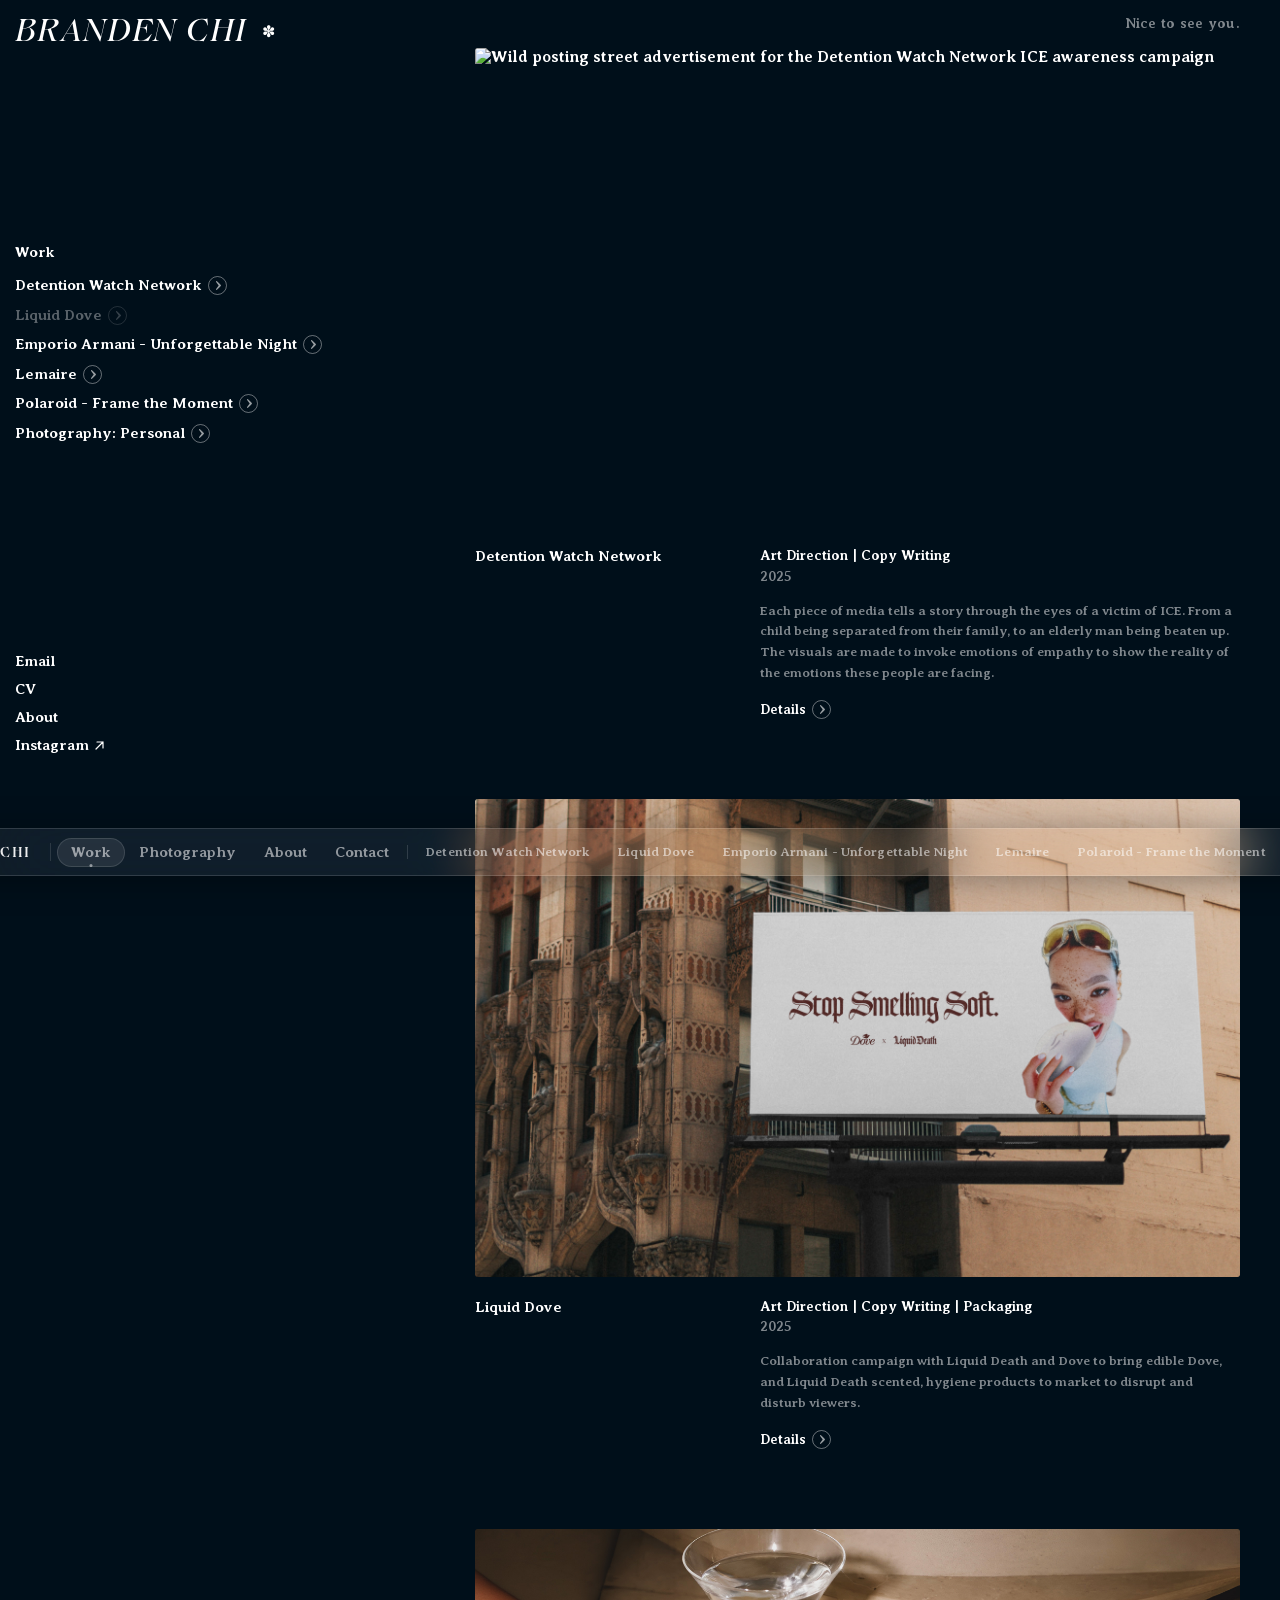
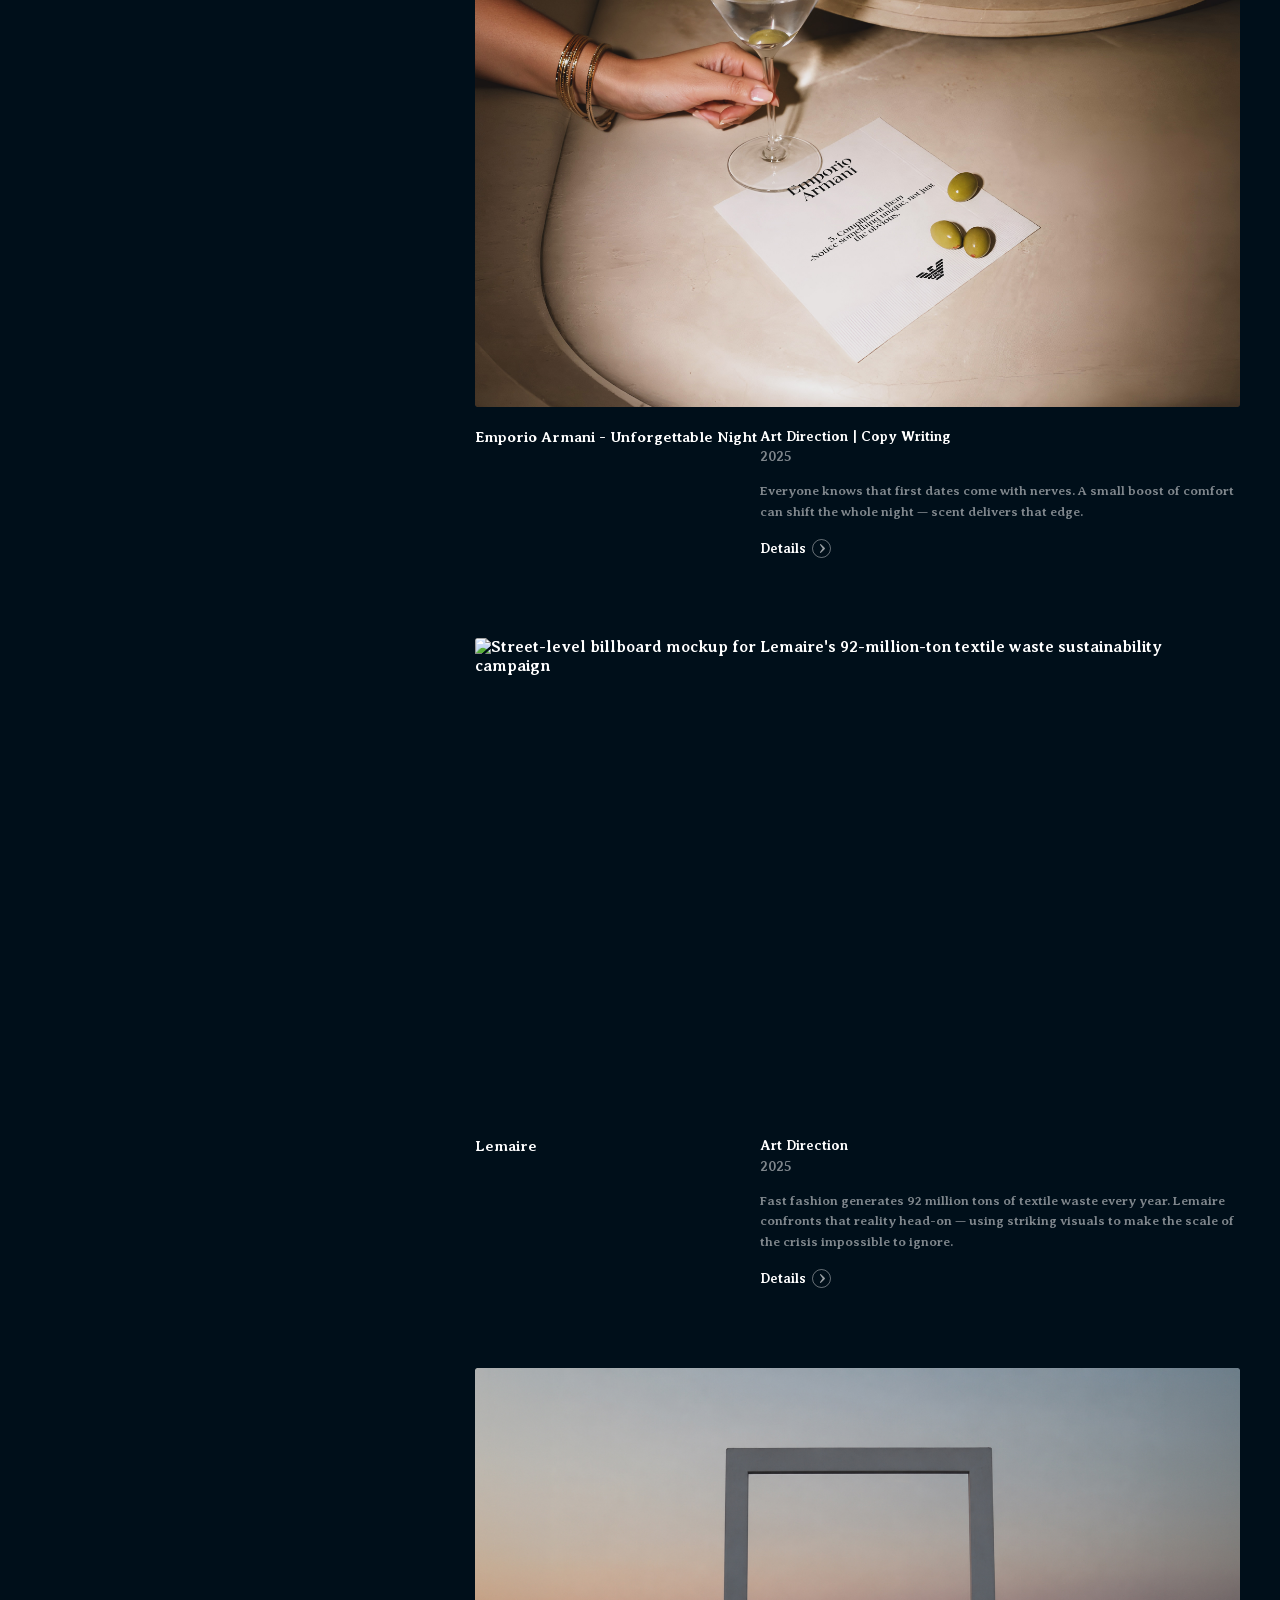
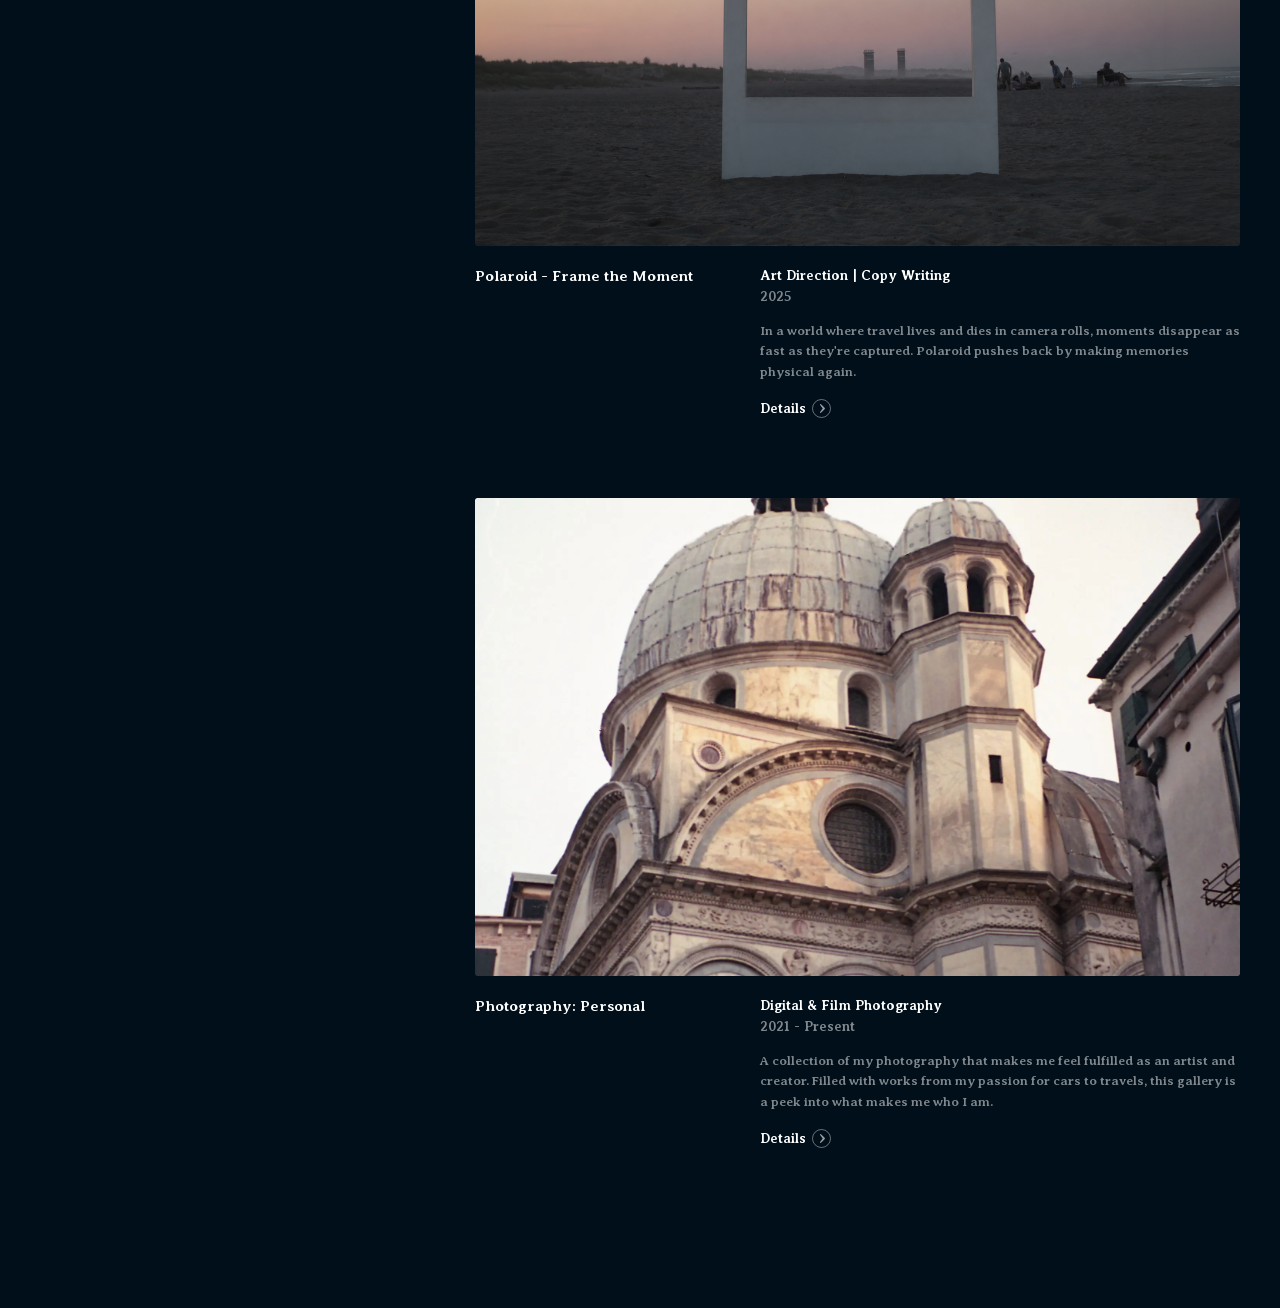
==== index.html @ 9766e7b3 "Replace 3D carousel and lightbox with photo grid and horizontal gallery, add page transitions - Repl" ====
<!DOCTYPE html>
<html lang="en">
<head>
  <meta charset="UTF-8">
  <meta name="viewport" content="width=device-width, initial-scale=1.0">

  <!-- Primary meta — updated per route by JS -->
  <title>Branden Chi — Art Director, New York City</title>
  <meta name="description" content="Portfolio of Branden Chi, a Korean American Art Director based in New York City, creating work in art direction, copy writing, and photography.">
  <link rel="canonical" href="https://brandenchi.com/">

  <!-- Open Graph -->
  <meta property="og:type" content="website">
  <meta property="og:site_name" content="Branden Chi">
  <meta property="og:title" content="Branden Chi — Art Director, New York City">
  <meta property="og:description" content="Portfolio of Branden Chi, a Korean American Art Director based in New York City, creating work in art direction, copy writing, and photography.">
  <meta property="og:url" content="https://brandenchi.com/">
  <meta property="og:image" content="https://brandenchi.com/assets/Thumbnails/Branden Chi Detention Watch Network Wild Postings.jpg">

  <!-- Twitter Card -->
  <meta name="twitter:card" content="summary_large_image">
  <meta name="twitter:title" content="Branden Chi — Art Director, New York City">
  <meta name="twitter:description" content="Portfolio of Branden Chi, a Korean American Art Director based in New York City, creating work in art direction, copy writing, and photography.">
  <meta name="twitter:image" content="https://brandenchi.com/assets/Thumbnails/Branden Chi Detention Watch Network Wild Postings.jpg">

  <!-- Google Search Console — replace value below after starting verification in GSC -->
  <meta name="google-site-verification" content="PASTE_YOUR_GSC_CODE_HERE">

  <!-- Person schema -->
  <script type="application/ld+json">
  {
    "@context": "https://schema.org",
    "@type": "Person",
    "name": "Branden Chi",
    "jobTitle": "Art Director",
    "url": "https://brandenchi.com",
    "address": {
      "@type": "PostalAddress",
      "addressLocality": "New York",
      "addressRegion": "NY",
      "addressCountry": "US"
    },
    "sameAs": [
      "https://www.linkedin.com/in/branden-chi-360a06298",
      "https://www.instagram.com/brand.en_/"
    ]
  }
  </script>

  <base href="/">
  <link rel="icon" href="favicon.svg" type="image/svg+xml">
  <link rel="icon" href="favicon.png" type="image/png">
  <link rel="preload" href="assets/fonts/Fansan-Display-Medium-iF666bfc3717abf.woff" as="font" type="font/woff" crossorigin>
  <link rel="preload" href="assets/fonts/Fansan-Display-Light-Italic-iF666bfc371353e.woff" as="font" type="font/woff" crossorigin>
  <link rel="stylesheet" href="css/styles.css">
</head>
<body>

  <div id="cursor" class="cursor" aria-hidden="true"></div>

  <!-- Loading Screen -->
  <div id="loader">
    <div class="loader-logo">
      <svg class="loader-svg" xmlns="http://www.w3.org/2000/svg" viewBox="0 0 58.62 185.26">
        <g>
          <g>
            <path fill="#fff" d="M35.53,28.06c1.22,1.49,1.4,3.43-.44,3.56-1.73,0-8.44-6.87-10.58-8.7-.16-.14-.4-.14-.57-.01-10.8,8.14-19.91,12.53-21.63,11.89,8.51-5.16,20.96-12.73,25.42-21.66-4.31.18-8.5.45-12.8.95-3.27.54,3.02,3.35-2.19.86-1.07-.52-5.52-2.28-6.49-3.06,7.19.89,14.57,1.86,23.13-1.67,2.46.35,5.55-.09,8.55-1.44.34-.15-3.66,2.6-5.11,4.98-3.89,5.29-5.54,6.16-7.04,7.56-.13.12-.12.35.02.46,3.95,3.33,6,1.69,9.73,6.27Z"/>
            <path fill="#fff" d="M20.57,5.25c4.34.31,6.7-2.95,8.53-1.55.47.36.49,1.06.06,1.47-1.72,1.62-5.59.62-10.18,1.08-.08,0-.15.01-.23,0-1.87-.26-5.89-3.82-5.89-4.37,0,0,3.26,3.05,7.71,3.37Z"/>
            <path fill="#fff" d="M46.4,20.85c0,.16.13.29.28.3,3.82.27,3.36-1.73,8.21-1.9,2.88-.1,5.55,2.26,2.12,3.25,0,0-8.38.2-10.29.24-.21,0-.36.18-.34.39.54,5.76-2.93,16.28-3.85,9.21-.05-.35-.02-.7.08-1.05,1.15-4.17,7.34-28.46-5.51-30.65C36.16.33,33.84-.02,34.15,0c1.44.1,5.12.04,7.04.6,2.82.83,2.97.83,5.27-.07l-.05,20.31Z"/>
            <path fill="#fff" d="M32.89,36.55c-15.73,2.25-13.59,20.54,1.94,20.61,14.68-.21,16.91-17.73,2.44-20.48-.81-1.15,1.3-.54.92-1.85-.46-1.57-3.71-2.86-6.34-2.3,3.75.19,5.78,3.07,1.05,4.03ZM34.7,56.21c-11.7-.67-11.57-18.2,0-18.9,11.53.73,11.66,18.19,0,18.9Z"/>
          </g>
          <g>
            <path fill="#fff" d="M19.04,69.53c-15.73,2.25-13.59,20.54,1.94,20.61,14.68-.21,16.91-17.73,2.44-20.48-.81-1.15,1.3-.54.92-1.85-.46-1.57-3.71-2.86-6.34-2.3,3.75.19,5.78,3.07,1.05,4.03ZM20.85,89.2c-11.7-.67-11.57-18.2,0-18.9,11.53.73,11.66,18.19,0,18.9Z"/>
            <path fill="#fff" d="M45.96,118.24c-1.6,3.61-2.87,3.51-2.84-.54.07-.11,1.34-8.35,2.04-16.95.03-.37-.24-.8-.6-.73-14.17,2.7-30.08,4.02-33.79,4.45-3.27.54,3.02,3.35-2.19.86-1.07-.52-7.62-4.13-8.59-4.91,4.86,3.31,43.61,2.59,45.27-4.7.84-3.72,4-33.54-11.68-32.47,1.24-.08,4.88-.34,7.11.66,2.63,1.18,4.98,1.32,5.91.42,0,0,1.75,47.49-.64,53.91Z"/>
          </g>
          <g>
            <path fill="#fff" d="M14.59,154.2c6.37.85,16.76-3.36,25.08-6.66-.16.16-3.05,2.85-18.02,9.19-15.81,6.68-13.41-2.54-13.41-3.31,0-.65.34-2.93,1.54-6.78.15-.47-.07-.98-.51-1.19l-4.58-2.21c7.18.89,11.89,1.86,20.45-1.67.16.02.32.04.48.06.85.09,1.61-.55,1.65-1.41.19-3.7.38-4.46-1.89-4.48-3.92-.02-7.87.53-11.76.87-3.27.54,3.02,3.35-2.19.86-1.07-.51-5.52-2.28-6.49-3.06,7.18.89,11.9,1.86,20.46-1.67,2.45.36,5.54-.09,8.55-1.44.19-.08-1.08.81-2.45,2.04-1.47,1.3-2.29,2.14-2.42,7.37-.01.41.37.74.77.66,1.2-.24,2.43-.63,3.65-1.16-1.16.53-7.41,3.39-8.37,4.36-3.98-1.22-11.76.87-11.76.87,0,0-.01,0-.02,0-.89.14-1.58,1.77-1.58,1.77,0,0-3.55,6.14,2.82,6.98Z"/>
            <path fill="#fff" d="M48.67,162.62c-1.59,1.42-2.47,3.47-2.41,5.61.15,5.36,1.04,10.54-.73,14.78-1.18,2.68-2.86,3.51-2.83-.54.03-.02,1.46-5.71,1.62-12.46.13-5.61-10.23-4.96-12.89-4.98-3.92-.03-7.88.52-11.76.87-3.27.54,3.02,3.35-2.19.86-1.07-.52-5.52-2.28-6.49-3.06,7.18.89,23.01,1.86,31.57-1.67,2.45.36,5.54-.09,8.55-1.44.2-.09-1.07.81-2.45,2.03Z"/>
            <path fill="#fff" d="M42.68,159.11c0,4.72,3.25-.28,3.8-5.83.04-.39.07-.77.09-1.15.03-.79.03-1.55-.04-2.24l.04-12.18v-1.14s.04-9.27.04-9.27c-2.3.89-2.45.9-5.27.07-1.92-.57-5.6-.5-7.04-.6.22.05,2.13.37,2.95.64,3.64.62,5.76,3.02,6.89,6.24.57,1.61-.66,3.28-2.36,3.31-3.69.06-7.23-.4-10.71-.83.97.78,5.42,2.54,6.49,3.06,5.21,2.49-1.08-.32,2.19-.86,1.2-.14,2.39-.26,3.58-.37.98-.09,1.84.67,1.89,1.65.19,3.57-.21,7.38-.75,10.65-.21,1.28-1.32,2.23-2.62,2.25-3.72.06-7.27-.39-10.78-.82.97.78,5.42,2.54,6.49,3.06,5.21,2.49-1.08-.32,2.19-.86.82-.09,1.63-.18,2.44-.26s1.5.7,1.31,1.52c0,0-.82,2.82-.82,3.96Z"/>
          </g>
        </g>
      </svg>
    </div>
  </div>

  <!-- Portfolio -->
  <div id="portfolio">

    <!-- Fixed Sidebar -->
    <aside class="sidebar">
      <a href="#" class="site-name" id="home-link">BRANDEN CHI <svg class="scroll-motif" id="scroll-motif" xmlns="http://www.w3.org/2000/svg" viewBox="0 0 100 100" width="18" height="18"><text x="50" y="58" text-anchor="middle" dominant-baseline="central" font-size="90" fill="#fff" font-style="normal" font-family="serif">✽</text></svg></a>

      <nav class="work-nav" id="work-nav" aria-label="Work">
        <span class="work-label sidebar-item">Work</span>
        <ul class="project-list" id="project-list">
          <li class="sidebar-item"><a href="#" data-project="0">Detention Watch Network <span class="nav-arrow"></span></a></li>
          <li class="sidebar-item"><a href="#" data-project="1">Liquid Dove <span class="nav-arrow"></span></a></li>
          <li class="sidebar-item"><a href="#" data-project="2">Emporio Armani - Unforgettable Night <span class="nav-arrow"></span></a></li>
          <li class="sidebar-item"><a href="#" data-project="3">Lemaire <span class="nav-arrow"></span></a></li>
          <li class="sidebar-item"><a href="#" data-project="4">Polaroid - Frame the Moment <span class="nav-arrow"></span></a></li>
          <li class="sidebar-item"><a href="#" data-project="5">Photography: Personal <span class="nav-arrow"></span></a></li>
        </ul>
      </nav>

      <nav class="work-nav" id="photo-nav" style="display: none;" aria-label="Photography collections">
        <span class="work-label">Collections</span>
        <ul class="project-list" id="collection-list"></ul>
      </nav>

      <nav class="contact-nav">
        <a href="mailto:branden.chi.07@gmail.com" class="sidebar-item">Email</a>
        <a href="#" id="cv-link" class="sidebar-item">CV</a>
        <a href="#" id="about-link" class="sidebar-item">About</a>
        <a href="https://www.instagram.com/brand.en_/" target="_blank" rel="noopener" class="sidebar-item">Instagram <svg class="external-arrow" xmlns="http://www.w3.org/2000/svg" width="9" height="9" viewBox="0 0 9 9" fill="none" aria-hidden="true"><path d="M1 8L8 1M8 1H2M8 1V7" stroke="currentColor" stroke-width="1.2" stroke-linecap="round" stroke-linejoin="round"/></svg></a>
        <a href="https://www.linkedin.com/in/branden-chi-360a06298" target="_blank" rel="noopener" class="sidebar-item">LinkedIn <svg class="external-arrow" xmlns="http://www.w3.org/2000/svg" width="9" height="9" viewBox="0 0 9 9" fill="none" aria-hidden="true"><path d="M1 8L8 1M8 1H2M8 1V7" stroke="currentColor" stroke-width="1.2" stroke-linecap="round" stroke-linejoin="round"/></svg></a>
      </nav>

      <!-- Mobile Spinner -->
      <svg class="mobile-spinner scroll-motif" id="mobile-scroll-motif" xmlns="http://www.w3.org/2000/svg" viewBox="0 0 100 100" width="18" height="18">
        <text x="50" y="58" text-anchor="middle" dominant-baseline="central" font-size="90" fill="#fff" font-style="normal" font-family="serif">✽</text>
      </svg>

      <!-- Mobile Hamburger -->
      <button class="hamburger" id="hamburger" aria-label="Menu">
        <span></span>
        <span></span>
        <span></span>
      </button>

      <nav class="mobile-menu" id="mobile-menu"></nav>
    </aside>

    <!-- Scrollable Main Content -->
    <main class="content" id="content">

      <!-- Index View -->
      <section id="index-view">
        <div class="content-top-bar">
          <span class="greeting" id="greeting">Good day!</span>
        </div>

        <h1 id="page-h1" class="sr-only">Branden Chi — Art Director, New York City</h1>

        <div class="projects-feed">

          <article class="project-card" data-index="0">
            <div class="thumbnail">
              <img src="assets/Thumbnails/Branden Chi Detention Watch Network Wild Posting.gif" alt="Wild posting street advertisement for the Detention Watch Network ICE awareness campaign" onerror="this.onerror=null;this.src='assets/Thumbnails/Branden Chi Detention Watch Network Wild Postings.jpg'">
            </div>
            <div class="card-info">
              <h2 class="card-title">Detention Watch Network</h2>
              <div class="card-meta">
                <div class="card-category">Art Direction | Copy Writing</div>
                <div class="card-year">2025</div>
                <p class="card-description">Each piece of media tells a story through the eyes of a victim of ICE. From a child being separated from their family, to an elderly man being beaten up. The visuals are made to invoke emotions of empathy to show the reality of the emotions these people are facing.</p>
                <a href="#" class="details-link" data-project="0">Details <span class="nav-arrow"></span></a>
              </div>
            </div>
          </article>

          <article class="project-card" data-index="1">
            <div class="thumbnail">
              <img src="assets/Thumbnails/Branden Chi Liquid Dove Rage Bait Ad Mockup.jpg" alt="Rage bait billboard mockup for Liquid Dove, a Liquid Death and Dove collaboration campaign" loading="lazy">
            </div>
            <div class="card-info">
              <h2 class="card-title">Liquid Dove</h2>
              <div class="card-meta">
                <div class="card-category">Art Direction | Copy Writing | Packaging</div>
                <div class="card-year">2025</div>
                <p class="card-description">Collaboration campaign with Liquid Death and Dove to bring edible Dove, and Liquid Death scented, Hygiene products to market to disrupt and disturb viewers.</p>
                <a href="#" class="details-link" data-project="1">Details <span class="nav-arrow"></span></a>
              </div>
            </div>
          </article>

          <article class="project-card" data-index="2">
            <div class="thumbnail">
              <img src="assets/Thumbnails/Branden Chi Emporio Armani.gif" alt="Cocktail napkin and martini at a restaurant table for the Emporio Armani Unforgettable Night fragrance campaign" onerror="this.onerror=null;this.src='assets/Thumbnails/Branden Chi Emporio Armani Table.jpg'" loading="lazy">
            </div>
            <div class="card-info">
              <h2 class="card-title">Emporio Armani - Unforgettable Night</h2>
              <div class="card-meta">
                <div class="card-category">Art Direction | Copy Writing</div>
                <div class="card-year">2025</div>
                <p class="card-description">Everyone knows that First dates comes with nerves. A small boost of comfort can shift the whole night–Scent delivers that edge.</p>
                <a href="#" class="details-link" data-project="2">Details <span class="nav-arrow"></span></a>
              </div>
            </div>
          </article>

          <article class="project-card" data-index="3">
            <div class="thumbnail">
              <img src="assets/Thumbnails/Branden Chi Lemaire Street Billboard Mockup.jpg" alt="Street-level billboard mockup for Lemaire's 92-million-ton textile waste sustainability campaign" loading="lazy">
            </div>
            <div class="card-info">
              <h2 class="card-title">Lemaire</h2>
              <div class="card-meta">
                <div class="card-category">Art Direction</div>
                <div class="card-year">2025</div>
                <p class="card-description">Fast fashion generates 92 million tons of textile waste every year. Lemaire confronts that reality head-on — using striking visuals to make the scale of the crisis impossible to ignore.</p>
                <a href="#" class="details-link" data-project="3">Details <span class="nav-arrow"></span></a>
              </div>
            </div>
          </article>

          <article class="project-card" data-index="4">
            <div class="thumbnail">
              <img src="assets/Polaroid/Polaroid at the beach.jpg" alt="Beach scene viewed through a Polaroid frame — Polaroid Frame the Moment guerrilla campaign" loading="lazy">
            </div>
            <div class="card-info">
              <h2 class="card-title">Polaroid - Frame the Moment</h2>
              <div class="card-meta">
                <div class="card-category">Art Direction | Copy Writing</div>
                <div class="card-year">2025</div>
                <p class="card-description">In a world where travel lives and dies in camera rolls, moments disappear as fast as they’re captured. Polaroid pushes back by making memories physical again.</p>
                <a href="#" class="details-link" data-project="4">Details <span class="nav-arrow"></span></a>
              </div>
            </div>
          </article>

          <article class="project-card" data-index="5">
            <div class="thumbnail">
              <div class="placeholder-img" style="background: linear-gradient(135deg, #0a1a2e, #1b2d4e, #0a0f1e);"></div>
            </div>
            <div class="card-info">
              <h2 class="card-title">Photography: Personal</h2>
              <div class="card-meta">
                <div class="card-category">Digital & Film Photography</div>
                <div class="card-year">2021 - Present</div>
                <p class="card-description">A collection of my photography that makes me feel fulfilled as an artist and creator. Filled with works from my passion for cars to travels, this gallery is a peek into what makes me who I am</p>
                <a href="#" class="details-link" data-project="5">Details <span class="nav-arrow"></span></a>
              </div>
            </div>
          </article>


        </div>
      </section>

      <!-- Detail View -->
      <section id="detail-view">
        <div class="detail-header">
          <h1 class="detail-title" id="detail-title"></h1>
          <a href="#" class="index-link" id="index-link">Index <span class="up-arrow">↑</span></a>
        </div>

        <div class="detail-hero" id="detail-hero">
          <div class="placeholder-img"></div>
        </div>

        <div class="detail-meta-row" id="detail-meta">
          <div class="detail-year"></div>
          <div class="detail-category"></div>
        </div>

        <div class="detail-accordions" id="detail-accordions">
          <div class="accordion">
            <button class="accordion-toggle">
              <span>The brief</span>
              <span class="accordion-icon">+</span>
            </button>
            <div class="accordion-content">
              <p id="accordion-brief"></p>
            </div>
          </div>
          <div class="accordion">
            <button class="accordion-toggle">
              <span>My strategy</span>
              <span class="accordion-icon">+</span>
            </button>
            <div class="accordion-content">
              <p id="accordion-strategy"></p>
            </div>
          </div>
          <div class="accordion">
            <button class="accordion-toggle">
              <span>My insight</span>
              <span class="accordion-icon">+</span>
            </button>
            <div class="accordion-content">
              <p id="accordion-insight"></p>
            </div>
          </div>
          <div class="accordion">
            <button class="accordion-toggle">
              <span>Credits</span>
              <span class="accordion-icon">+</span>
            </button>
            <div class="accordion-content">
              <p id="accordion-credits"></p>
            </div>
          </div>
        </div>

        <div class="detail-gallery" id="detail-gallery"></div>

        <div class="project-nav" id="project-nav">
          <a href="#" class="project-nav-link prev" id="prev-project">
            <span class="project-nav-arrow">←</span>
            <span class="project-nav-text" id="prev-project-text"></span>
          </a>
          <a href="#" class="project-nav-link next" id="next-project">
            <span class="project-nav-text" id="next-project-text"></span>
            <span class="project-nav-arrow">→</span>
          </a>
        </div>
      </section>

      <!-- CV View -->
      <section id="cv-view">
        <div class="detail-header">
          <span class="cv-page-title">CV</span>
          <a href="#" class="index-link" id="cv-index-link">Home <span class="up-arrow">↑</span></a>
        </div>

        <div class="cv-about">
          <div class="cv-about-left">
            <h1 class="cv-name">BRANDEN CHI</h1>
            <div class="cv-title">Art Director</div>
            <div class="cv-pronouns">he/him</div>
          </div>
          <div class="cv-about-right">
            <p>Hey! I'm Branden Chi, an Art Director based in New York by way of small-town Delaware. I got my start with video games and computers, which naturally segued into digital design and eventually advertising and art direction. I'm driven by that "damn, I wish I'd thought of that" feeling — and I'd love nothing more than to make something that inspires someone else to create. Outside of work, I'm usually cooking, playing guitar (badly), or starting a new hobby I probably won't finish.</p>
          </div>
        </div>

        <div class="cv-divider"></div>

        <div class="cv-section">
          <div class="cv-section-label">Education</div>
          <div class="cv-section-content">
            <div class="cv-entry">
              <div class="cv-entry-title">Kean University</div>
              <div class="cv-entry-detail">BFA Interactive Advertising</div>
              <div class="cv-entry-detail">August, 2024 - Present</div>
            </div>
            <div class="cv-entry">
              <div class="cv-entry-title">Adobe Photoshop Certification</div>
              <div class="cv-entry-detail">Adobe Suite</div>
            </div>
            <div class="cv-entry">
              <div class="cv-entry-title">Adobe Illustrator Certification</div>
              <div class="cv-entry-detail">Adobe Suite</div>
            </div>
          </div>
        </div>

        <div class="cv-divider"></div>

        <div class="cv-section">
          <div class="cv-section-label">Employment</div>
          <div class="cv-section-content">
            <div class="cv-entry">
              <div class="cv-entry-title">SOCIAL MEDIA INTERN</div>
              <div class="cv-entry-detail">Mucca Design (New York, NY)</div>
              <div class="cv-entry-detail">May, 2026 - September, 2026</div>
            </div>
            <div class="cv-entry">
              <div class="cv-entry-title">CONTRACT PHOTOGRAPHER AND DESIGNER</div>
              <div class="cv-entry-detail">Freelance</div>
              <div class="cv-entry-detail">July, 2023 - Present</div>
            </div>
            <div class="cv-entry">
              <div class="cv-entry-title">GRAPHIC DESIGN INTERN</div>
              <div class="cv-entry-detail">Let's Brand Today</div>
              <div class="cv-entry-detail">April, 2023 - August, 2023</div>
            </div>
          </div>
        </div>

        <div class="cv-divider"></div>

        <div class="cv-section">
          <div class="cv-section-label">Extracurriculars</div>
          <div class="cv-section-content">
            <div class="cv-entry">
              <div class="cv-entry-title">MICHAEL GRAVES COLLEGE ASSOCIATION</div>
              <div class="cv-entry-detail">E-Board Member</div>
              <div class="cv-entry-detail">Kean University</div>
              <div class="cv-entry-detail">August, 2024 - Present</div>
            </div>
          </div>
        </div>

        <div class="cv-divider"></div>

        <div class="cv-section">
          <div class="cv-section-label">Skills</div>
          <div class="cv-section-content">
            <div class="cv-entry">
              <div class="cv-entry-detail">Adobe Photoshop</div>
              <div class="cv-entry-detail">Adobe Illustrator</div>
              <div class="cv-entry-detail">Adobe InDesign</div>
              <div class="cv-entry-detail">Adobe Lightroom</div>
              <div class="cv-entry-detail">Adobe After Effects</div>
              <div class="cv-entry-detail">Davinci Resolve</div>
              <div class="cv-entry-detail">Midjourney</div>
              <div class="cv-entry-detail">Figma</div>
              <div class="cv-entry-detail">Framer</div>
              <div class="cv-entry-detail">Social Media Management</div>
              <div class="cv-entry-detail">Photography</div>
              <div class="cv-entry-detail">Cinematography</div>
              <div class="cv-entry-detail">AI Prompting</div>
              <div class="cv-entry-detail">Claude Code</div>
            </div>
          </div>
        </div>

      </section>

      <!-- Photography Landing View -->
      <section id="photo-view">
        <div class="detail-header">
          <h1 class="detail-title">Photography: Personal</h1>
          <a href="#" class="index-link" id="photo-index-link">Home <span class="up-arrow">↑</span></a>
        </div>
        <div class="photo-filters" id="photo-filters">
          <button class="photo-filter active" data-filter="all">All</button>
          <span class="filter-divider">|</span>
          <button class="photo-filter" data-filter="Car Photography">Car Photography</button>
          <span class="filter-divider">|</span>
          <button class="photo-filter" data-filter="Street Photography">Street Photography</button>
          <span class="filter-divider">|</span>
          <button class="photo-filter" data-filter="Film">Film</button>
        </div>
        <div class="photo-collections" id="photo-collections"></div>
      </section>

      <!-- Photo Gallery View -->
      <section id="photo-gallery-view">
        <div class="gallery-info" id="gallery-info">
          <div class="gallery-info-top">
            <a href="#" class="gallery-back" id="gallery-back-link">← Photography</a>
          </div>
          <div class="gallery-info-body">
            <h2 class="gallery-collection-name" id="gallery-title"></h2>
            <p class="gallery-collection-sub" id="gallery-subtitle"></p>
          </div>
          <div class="gallery-info-bottom">
            <div class="gallery-scroll-hint">
              <div class="gallery-scroll-line"></div>
              <span class="gallery-scroll-label">Scroll</span>
            </div>
            <span class="gallery-counter" id="gallery-counter">01 / 01</span>
          </div>
        </div>
        <div class="gallery-viewport" id="gallery-viewport">
          <div class="gallery-strip" id="gallery-strip"></div>
        </div>
      </section>

      <!-- About View -->
      <section id="about-view">
        <div class="about-header">
          <a href="#" class="index-link" id="about-index-link">Home <span class="up-arrow">↑</span></a>
        </div>

        <div class="about-scroll" id="about-scroll">

          <!-- Headshot -->
          <div class="about-panel headshot-panel">
            <img src="assets/about/Branden Chi - About.jpg" alt="Portrait of Branden Chi, Art Director based in New York City" class="headshot-img" loading="lazy">
          </div>

          <!-- About Text Panel -->
          <div class="about-panel text-panel">
            <div class="about-bio"></div>
            <div class="about-scroll-indicator" id="about-scroll-indicator" aria-hidden="true">
              <span class="scroll-indicator-text">Scroll</span>
              <span class="scroll-indicator-arrow">↓</span>
            </div>
          </div>

          <!-- Music -->
          <div class="about-panel music-panel">
            <div class="music-label">What I'm listening to</div>
            <div class="album-grid" id="album-grid"></div>
            <div class="now-playing" id="now-playing">
              <span class="np-title" id="np-title"></span>
              <span class="np-artist" id="np-artist"></span>
            </div>
          </div>

          <!-- CV Section -->
          <div class="about-panel about-cv-panel" id="cv-section">
            <div class="cv-about">
              <div class="cv-about-left">
                <h1 class="cv-name">BRANDEN CHI</h1>
                <div class="cv-title">Art Director</div>
                <div class="cv-pronouns">he/him</div>
              </div>
              <div class="cv-about-right">
                <p>Hey! I'm Branden Chi, an Art Director based in New York by way of small-town Delaware. I got my start with video games and computers, which naturally segued into digital design and eventually advertising and art direction. I'm driven by that "damn, I wish I'd thought of that" feeling — and I'd love nothing more than to make something that inspires someone else to create. Outside of work, I'm usually cooking, playing guitar (badly), or starting a new hobby I probably won't finish.</p>
              </div>
            </div>

            <div class="cv-divider"></div>

            <div class="cv-section">
              <div class="cv-section-label">Education</div>
              <div class="cv-section-content">
                <div class="cv-entry">
                  <div class="cv-entry-title">Kean University</div>
                  <div class="cv-entry-detail">BFA Interactive Advertising</div>
                  <div class="cv-entry-detail">August, 2024 - Present</div>
                </div>
                <div class="cv-entry">
                  <div class="cv-entry-title">Adobe Photoshop Certification</div>
                  <div class="cv-entry-detail">Adobe Suite</div>
                </div>
                <div class="cv-entry">
                  <div class="cv-entry-title">Adobe Illustrator Certification</div>
                  <div class="cv-entry-detail">Adobe Suite</div>
                </div>
              </div>
            </div>

            <div class="cv-divider"></div>

            <div class="cv-section">
              <div class="cv-section-label">Employment</div>
              <div class="cv-section-content">
                <div class="cv-entry">
                  <div class="cv-entry-title">SOCIAL MEDIA INTERN</div>
                  <div class="cv-entry-detail">Mucca Design (New York, NY)</div>
                  <div class="cv-entry-detail">May, 2026 - September, 2026</div>
                </div>
                <div class="cv-entry">
                  <div class="cv-entry-title">CONTRACT PHOTOGRAPHER AND DESIGNER</div>
                  <div class="cv-entry-detail">Freelance</div>
                  <div class="cv-entry-detail">July, 2023 - Present</div>
                </div>
                <div class="cv-entry">
                  <div class="cv-entry-title">GRAPHIC DESIGN INTERN</div>
                  <div class="cv-entry-detail">Let's Brand Today</div>
                  <div class="cv-entry-detail">April, 2023 - August, 2023</div>
                </div>
              </div>
            </div>

            <div class="cv-divider"></div>

            <div class="cv-section">
              <div class="cv-section-label">Extracurriculars</div>
              <div class="cv-section-content">
                <div class="cv-entry">
                  <div class="cv-entry-title">MICHAEL GRAVES COLLEGE ASSOCIATION</div>
                  <div class="cv-entry-detail">E-Board Member</div>
                  <div class="cv-entry-detail">Kean University</div>
                  <div class="cv-entry-detail">August, 2024 - Present</div>
                </div>
              </div>
            </div>

            <div class="cv-divider"></div>

            <div class="cv-section">
              <div class="cv-section-label">Skills</div>
              <div class="cv-section-content">
                <div class="cv-entry">
                  <div class="cv-entry-detail">Adobe Photoshop</div>
                  <div class="cv-entry-detail">Adobe Illustrator</div>
                  <div class="cv-entry-detail">Adobe InDesign</div>
                  <div class="cv-entry-detail">Adobe Lightroom</div>
                  <div class="cv-entry-detail">Adobe After Effects</div>
                  <div class="cv-entry-detail">Davinci Resolve</div>
                  <div class="cv-entry-detail">Midjourney</div>
                  <div class="cv-entry-detail">Figma</div>
                  <div class="cv-entry-detail">Framer</div>
                  <div class="cv-entry-detail">Social Media Management</div>
                  <div class="cv-entry-detail">Photography</div>
                  <div class="cv-entry-detail">Cinematography</div>
                  <div class="cv-entry-detail">AI Prompting</div>
                  <div class="cv-entry-detail">Claude Code</div>
                </div>
              </div>
            </div>
          </div>

        </div>

        <div class="mobile-back">
          <a href="#" id="about-back-link">← Back to Home</a>
        </div>
      </section>

    </main>
  </div>

  <!-- Photography Lightbox -->
  <div class="photo-lightbox" id="photo-lightbox" aria-hidden="true">
    <button class="lightbox-close" id="lightbox-close" aria-label="Close">✕</button>
    <div class="lightbox-frame" id="lightbox-frame"></div>
  </div>

  <!-- Photography Bottom Nav -->
  <nav class="photo-bottom-nav" id="photo-bottom-nav" aria-label="Photography navigation">
    <span class="photo-nav-label">Photography</span>
    <svg class="photo-nav-pinwheel" id="photo-nav-pinwheel" xmlns="http://www.w3.org/2000/svg" viewBox="0 0 100 100" width="22" height="22" aria-hidden="true">
      <text x="50" y="58" text-anchor="middle" dominant-baseline="central" font-size="90" fill="#fff" font-family="serif">✽</text>
    </svg>
    <a href="#" id="photo-nav-back" class="photo-nav-link">Home ↑</a>
  </nav>

  <!-- Fixed site name (detail pages, fades on scroll) -->
  <a href="#" class="detail-site-name" id="detail-site-name-fixed" aria-label="Back to index">BRANDEN CHI <svg xmlns="http://www.w3.org/2000/svg" viewBox="0 0 100 100" width="18" height="18" aria-hidden="true"><text x="50" y="58" text-anchor="middle" dominant-baseline="central" font-size="90" fill="#fff" font-style="normal" font-family="serif">✽</text></svg></a>

  <!-- Bottom gradient bar (behind controls) -->
  <div class="detail-bottom-bar" id="detail-bottom-bar" aria-hidden="true"></div>


  <!-- Detail page controls (column-reverse: first DOM child = visual bottom) -->
  <div class="detail-controls" id="detail-controls">
    <button class="detail-hamburger-btn" id="detail-hamburger-btn" aria-label="All projects">
      <span></span>
      <span></span>
    </button>
    <button class="detail-credits-btn" id="detail-credits-btn" aria-label="View credits">CREDITS</button>
  </div>

  <!-- Credits panel (full left-column overlay) -->
  <div class="credits-panel" id="credits-panel" role="dialog" aria-label="Credits">
    <div class="credits-panel-label">Credits</div>
    <p class="credits-panel-text" id="credits-panel-text"></p>
    <button class="credits-panel-close" id="credits-panel-close" aria-label="Close credits">✕ Close</button>
  </div>

  <!-- Project overlay (hamburger menu) -->
  <div class="project-overlay" id="project-overlay" role="dialog" aria-label="All projects">
    <button class="project-overlay-close" id="overlay-close" aria-label="Close">✕</button>
    <div class="project-overlay-list" role="list"></div>
    <nav class="project-overlay-contact" aria-label="Contact">
      <a href="mailto:branden.chi.07@gmail.com">Email</a>
      <a href="#" class="overlay-home-link">Home</a>
      <a href="https://www.instagram.com/brand.en_/" target="_blank" rel="noopener">Instagram ↗</a>
      <a href="https://www.linkedin.com/in/branden-chi-360a06298" target="_blank" rel="noopener">LinkedIn ↗</a>
    </nav>
    <button class="overlay-take-home-btn" id="overlay-take-home-btn">Take Me Home</button>
  </div>

  <!-- Password Gate -->
  <div class="password-gate" id="password-gate" role="dialog" aria-modal="true" aria-label="Password required">
    <div class="password-gate-box">
      <div class="password-gate-label">Under Construction</div>
      <div class="password-gate-name" id="password-gate-name"></div>
      <p class="password-gate-hint">This project is still being built. Enter the password to preview it.</p>
      <input class="password-gate-input" id="password-gate-input" type="password" placeholder="Password" autocomplete="off" spellcheck="false">
      <div class="password-gate-error" id="password-gate-error"></div>
      <button class="password-gate-submit" id="password-gate-submit">Enter</button>
      <button class="password-gate-close" id="password-gate-close" aria-label="Close">✕</button>
    </div>
  </div>

  <!-- Fixed floating taskbar footer -->
  <footer class="site-footer" id="site-footer" aria-label="Site footer navigation">
    <div class="footer-preview" id="footer-preview" aria-hidden="true">
      <img class="footer-preview-img" id="footer-preview-img" src="" alt="" loading="lazy">
      <div class="footer-preview-placeholder" id="footer-preview-placeholder"></div>
      <div class="footer-preview-caption">
        <span class="footer-preview-title" id="footer-preview-title"></span>
        <span class="footer-preview-meta" id="footer-preview-meta"></span>
      </div>
    </div>
    <div class="footer-taskbar">
      <a href="/" class="footer-wordmark" id="footer-wordmark">BRANDEN CHI</a>
      <div class="footer-sep" aria-hidden="true"></div>
      <nav class="footer-nav" id="footer-nav" aria-label="Sections">
        <div class="footer-highlight" id="footer-highlight" aria-hidden="true"></div>
      </nav>
      <div class="footer-sep" aria-hidden="true"></div>
      <span class="footer-clock" id="footer-clock" aria-live="off"></span>
    </div>
  </footer>

  <!-- Page Transition Overlay -->
  <div id="page-transition" aria-hidden="true">
    <svg class="pt-logo" xmlns="http://www.w3.org/2000/svg" viewBox="0 0 58.62 185.26" width="80" height="254" aria-hidden="true">
      <g>
        <g>
          <path fill="#fff" d="M35.53,28.06c1.22,1.49,1.4,3.43-.44,3.56-1.73,0-8.44-6.87-10.58-8.7-.16-.14-.4-.14-.57-.01-10.8,8.14-19.91,12.53-21.63,11.89,8.51-5.16,20.96-12.73,25.42-21.66-4.31.18-8.5.45-12.8.95-3.27.54,3.02,3.35-2.19.86-1.07-.52-5.52-2.28-6.49-3.06,7.19.89,14.57,1.86,23.13-1.67,2.46.35,5.55-.09,8.55-1.44.34-.15-3.66,2.6-5.11,4.98-3.89,5.29-5.54,6.16-7.04,7.56-.13.12-.12.35.02.46,3.95,3.33,6,1.69,9.73,6.27Z"/>
          <path fill="#fff" d="M20.57,5.25c4.34.31,6.7-2.95,8.53-1.55.47.36.49,1.06.06,1.47-1.72,1.62-5.59.62-10.18,1.08-.08,0-.15.01-.23,0-1.87-.26-5.89-3.82-5.89-4.37,0,0,3.26,3.05,7.71,3.37Z"/>
          <path fill="#fff" d="M46.4,20.85c0,.16.13.29.28.3,3.82.27,3.36-1.73,8.21-1.9,2.88-.1,5.55,2.26,2.12,3.25,0,0-8.38.2-10.29.24-.21,0-.36.18-.34.39.54,5.76-2.93,16.28-3.85,9.21-.05-.35-.02-.7.08-1.05,1.15-4.17,7.34-28.46-5.51-30.65C36.16.33,33.84-.02,34.15,0c1.44.1,5.12.04,7.04.6,2.82.83,2.97.83,5.27-.07l-.05,20.31Z"/>
          <path fill="#fff" d="M32.89,36.55c-15.73,2.25-13.59,20.54,1.94,20.61,14.68-.21,16.91-17.73,2.44-20.48-.81-1.15,1.3-.54.92-1.85-.46-1.57-3.71-2.86-6.34-2.3,3.75.19,5.78,3.07,1.05,4.03ZM34.7,56.21c-11.7-.67-11.57-18.2,0-18.9,11.53.73,11.66,18.19,0,18.9Z"/>
        </g>
        <g>
          <path fill="#fff" d="M19.04,69.53c-15.73,2.25-13.59,20.54,1.94,20.61,14.68-.21,16.91-17.73,2.44-20.48-.81-1.15,1.3-.54.92-1.85-.46-1.57-3.71-2.86-6.34-2.3,3.75.19,5.78,3.07,1.05,4.03ZM20.85,89.2c-11.7-.67-11.57-18.2,0-18.9,11.53.73,11.66,18.19,0,18.9Z"/>
          <path fill="#fff" d="M45.96,118.24c-1.6,3.61-2.87,3.51-2.84-.54.07-.11,1.34-8.35,2.04-16.95.03-.37-.24-.8-.6-.73-14.17,2.7-30.08,4.02-33.79,4.45-3.27.54,3.02,3.35-2.19.86-1.07-.52-7.62-4.13-8.59-4.91,4.86,3.31,43.61,2.59,45.27-4.7.84-3.72,4-33.54-11.68-32.47,1.24-.08,4.88-.34,7.11.66,2.63,1.18,4.98,1.32,5.91.42,0,0,1.75,47.49-.64,53.91Z"/>
        </g>
        <g>
          <path fill="#fff" d="M14.59,154.2c6.37.85,16.76-3.36,25.08-6.66-.16.16-3.05,2.85-18.02,9.19-15.81,6.68-13.41-2.54-13.41-3.31,0-.65.34-2.93,1.54-6.78.15-.47-.07-.98-.51-1.19l-4.58-2.21c7.18.89,11.89,1.86,20.45-1.67.16.02.32.04.48.06.85.09,1.61-.55,1.65-1.41.19-3.7.38-4.46-1.89-4.48-3.92-.02-7.87.53-11.76.87-3.27.54,3.02,3.35-2.19.86-1.07-.51-5.52-2.28-6.49-3.06,7.18.89,11.9,1.86,20.46-1.67,2.45.36,5.54-.09,8.55-1.44.19-.08-1.08.81-2.45,2.04-1.47,1.3-2.29,2.14-2.42,7.37-.01.41.37.74.77.66,1.2-.24,2.43-.63,3.65-1.16-1.16.53-7.41,3.39-8.37,4.36-3.98-1.22-11.76.87-11.76.87,0,0-.01,0-.02,0-.89.14-1.58,1.77-1.58,1.77,0,0-3.55,6.14,2.82,6.98Z"/>
          <path fill="#fff" d="M48.67,162.62c-1.59,1.42-2.47,3.47-2.41,5.61.15,5.36,1.04,10.54-.73,14.78-1.18,2.68-2.86,3.51-2.83-.54.03-.02,1.46-5.71,1.62-12.46.13-5.61-10.23-4.96-12.89-4.98-3.92-.03-7.88.52-11.76.87-3.27.54,3.02,3.35-2.19.86-1.07-.52-5.52-2.28-6.49-3.06,7.18.89,23.01,1.86,31.57-1.67,2.45.36,5.54-.09,8.55-1.44.2-.09-1.07.81-2.45,2.03Z"/>
          <path fill="#fff" d="M42.68,159.11c0,4.72,3.25-.28,3.8-5.83.04-.39.07-.77.09-1.15.03-.79.03-1.55-.04-2.24l.04-12.18v-1.14s.04-9.27.04-9.27c-2.3.89-2.45.9-5.27.07-1.92-.57-5.6-.5-7.04-.6.22.05,2.13.37,2.95.64,3.64.62,5.76,3.02,6.89,6.24.57,1.61-.66,3.28-2.36,3.31-3.69.06-7.23-.4-10.71-.83.97.78,5.42,2.54,6.49,3.06,5.21,2.49-1.08-.32,2.19-.86,1.2-.14,2.39-.26,3.58-.37.98-.09,1.84.67,1.89,1.65.19,3.57-.21,7.38-.75,10.65-.21,1.28-1.32,2.23-2.62,2.25-3.72.06-7.27-.39-10.78-.82.97.78,5.42,2.54,6.49,3.06,5.21,2.49-1.08-.32,2.19-.86.82-.09,1.63-.18,2.44-.26s1.5.7,1.31,1.52c0,0-.82,2.82-.82,3.96Z"/>
        </g>
      </g>
    </svg>
  </div>

  <script src="js/photo-collections.js"></script>
  <script src="js/content.js"></script>
  <script src="js/main.js"></script>
</body>
</html>
---- css/styles.css ----
@font-face {
  font-family: 'Fansan';
  src: url('../assets/fonts/Fansan-Display-Medium-iF666bfc3717abf.woff') format('woff');
  font-weight: 500;
  font-style: normal;
  font-display: block;
}

@font-face {
  font-family: 'Fansan';
  src: url('../assets/fonts/Fansan-Display-Light-Italic-iF666bfc371353e.woff') format('woff');
  font-weight: 300;
  font-style: italic;
  font-display: block;
}

@font-face {
  font-family: 'Averia Serif Libre';
  src: url('../assets/fonts/AveriaSerifLibre-Bold.woff') format('woff');
  font-weight: 700;
  font-style: normal;
  font-display: swap;
}

@font-face {
  font-family: 'Averia Serif Libre';
  src: url('../assets/fonts/AveriaSerifLibre-Italic.woff') format('woff');
  font-weight: 400;
  font-style: italic;
  font-display: swap;
}

:root {
  --bg: #000F1A;
  --text: #ffffff;
  --text-muted: rgba(255, 255, 255, 0.5);
  --sidebar-width: clamp(340px, 34vw, 520px);
  --font-display: 'Fansan', 'Helvetica Neue', Helvetica, Arial, sans-serif;
  --font-body: 'Averia Serif Libre', Georgia, serif;
}

*, *::before, *::after {
  margin: 0;
  padding: 0;
  box-sizing: border-box;
}

img {
  max-width: 100%;
  height: auto;
}

html {
  overflow: auto;
}

body {
  background: var(--bg);
  color: var(--text);
  font-family: var(--font-body);
  -webkit-font-smoothing: antialiased;
  -moz-osx-font-smoothing: grayscale;
}

a {
  color: var(--text);
  text-decoration: none;
}

ul {
  list-style: none;
}

/* ==================== ANIMATION SYSTEM ==================== */

@keyframes slideInFromRight {
  from { opacity: 0; transform: translateX(40px); }
  to   { opacity: 1; transform: translateX(0); }
}

@keyframes fadeInUp {
  from { opacity: 0; transform: translateY(20px); }
  to   { opacity: 1; transform: translateY(0); }
}

.anim-slide-left {
  opacity: 0;
}
.anim-slide-left.anim-in {
  animation: slideInFromRight 0.55s cubic-bezier(0.25, 0.46, 0.45, 0.94) forwards;
}

.anim-fade-up {
  opacity: 0;
}
.anim-fade-up.anim-in {
  animation: fadeInUp 0.55s cubic-bezier(0.25, 0.46, 0.45, 0.94) forwards;
}


/* Index project cards */
#index-view .project-card {
  opacity: 0;
  transform: translateY(16px);
}
#index-view .project-card.anim-in {
  animation: fadeInUp 0.5s cubic-bezier(0.25, 0.46, 0.45, 0.94) forwards;
}

/* About page elements */
.headshot-img,
.about-bio p,
.music-label {
  opacity: 0;
  transform: translateY(14px);
}
.headshot-img.anim-in,
.about-bio p.anim-in,
.music-label.anim-in {
  animation: fadeInUp 0.55s cubic-bezier(0.25, 0.46, 0.45, 0.94) forwards;
}

/* CV entries */
.cv-section-label,
.cv-entry {
  opacity: 0;
  transform: translateY(10px);
}
.cv-section-label.anim-in,
.cv-entry.anim-in {
  animation: fadeInUp 0.4s cubic-bezier(0.25, 0.46, 0.45, 0.94) forwards;
}

/* Thumbnail hover scale */
.thumbnail {
  overflow: hidden;
}
.thumbnail img {
  transition: transform 0.5s cubic-bezier(0.25, 0.46, 0.45, 0.94);
}
.thumbnail:hover img {
  transform: scale(1.04);
}

/* Photo mobile cards: stagger fade up */
.photo-mobile-card {
  opacity: 0;
  transform: translateY(12px);
}
.photo-mobile-card.anim-in {
  animation: fadeInUp 0.45s cubic-bezier(0.25, 0.46, 0.45, 0.94) forwards;
}

/* ==================== UTILITY ==================== */

.sr-only {
  position: absolute;
  width: 1px;
  height: 1px;
  padding: 0;
  margin: -1px;
  overflow: hidden;
  clip: rect(0, 0, 0, 0);
  white-space: nowrap;
  border: 0;
}

/* ==================== LOCK SCREEN ==================== */

/* ==================== LOADER ==================== */

#loader {
  position: fixed;
  inset: 0;
  background: var(--bg);
  display: flex;
  align-items: center;
  justify-content: center;
  z-index: 9999;
  transition: opacity 0.6s ease, visibility 0.6s ease;
}

#loader.done {
  opacity: 0;
  visibility: hidden;
  pointer-events: none;
}

.loader-logo {
  height: 230px;
  width: auto;
  transition: transform 0.8s cubic-bezier(0.4, 0, 0.2, 1),
              opacity 0.8s cubic-bezier(0.4, 0, 0.2, 1);
}

.loader-logo.zoom-out {
  transform: scale(2.5);
  opacity: 0;
}

.loader-svg {
  width: 100%;
  height: 100%;
  overflow: visible;
}

.loader-svg {
  clip-path: inset(100% 0 0 0);
  animation: fillUp 0.9s cubic-bezier(0.25, 0.46, 0.45, 0.94) 0.2s forwards;
}

@keyframes fillUp {
  from { clip-path: inset(100% 0 0 0); }
  to   { clip-path: inset(0% 0 0 0); }
}

/* ==================== PORTFOLIO LAYOUT ==================== */

#portfolio {
  opacity: 1;
}

.content {
  opacity: 0;
}

.content.visible {
  animation: fadeInContent 1s ease forwards;
}

@keyframes fadeInContent {
  from { opacity: 0; }
  to   { opacity: 1; }
}

/* ==================== BACKGROUND LOGO ==================== */

.bg-logo {
  position: fixed;
  top: 50%;
  left: 50%;
  transform: translate(-50%, -50%);
  height: 85vh;
  color: rgba(255, 255, 255, 0.05);
  pointer-events: none;
  z-index: -1;
  user-select: none;
  opacity: 0;
  transition: opacity 1s ease;
}

.bg-logo.visible {
  opacity: 1;
}

.bg-logo svg {
  height: 100%;
  width: auto;
}

/* ==================== SIDEBAR ==================== */

.sidebar {
  position: fixed;
  top: 0;
  left: 0;
  width: var(--sidebar-width);
  height: 100vh;
  padding: 15px 15px 100px;
  display: flex;
  flex-direction: column;
  z-index: 100;
}

.site-name {
  font-family: var(--font-display);
  font-size: 30px;
  font-weight: 300;
  font-style: italic;
  letter-spacing: 0.03em;
  line-height: 1;
  display: inline-block;
  opacity: 0;
  transform: translateX(calc(50vw - var(--sidebar-width)));
}

.site-name.slide-in {
  animation: slideInItem 0.6s cubic-bezier(0.25, 0.46, 0.45, 0.94) forwards;
}

.sidebar-item {
  opacity: 0;
  transform: translateX(calc(50vw - var(--sidebar-width)));
}

.sidebar-item.slide-in {
  animation: slideInItem 0.6s cubic-bezier(0.25, 0.46, 0.45, 0.94) forwards;
}

@keyframes slideInItem {
  from {
    opacity: 0;
    transform: translateX(calc(50vw - var(--sidebar-width)));
  }
  to {
    opacity: 1;
    transform: translateX(0);
  }
}

.site-name:hover {
  opacity: 0.7;
}

.contact-nav {
  margin-bottom: 15px;
  display: flex;
  flex-direction: column;
  gap: 4px;
}

.contact-nav a {
  font-size: 15px;
  line-height: 1.6;
  transition: opacity 0.2s ease;
}

.contact-nav a:hover {
  opacity: 0.6;
}

.external-arrow {
  display: inline-block;
  vertical-align: middle;
  margin-left: 2px;
  position: relative;
  top: -1px;
}

.work-nav {
  margin-top: auto;
  margin-bottom: auto;
}

.work-label {
  font-size: 15px;
  font-weight: 700;
  display: block;
  margin-bottom: 12px;
}

.project-list li {
  margin-bottom: 4px;
}

.project-list a {
  font-size: 15px;
  line-height: 1.7;
  display: inline-flex;
  align-items: center;
  gap: 6px;
  transition: opacity 0.2s ease;
}

.project-list a:hover {
  opacity: 1;
}

.project-list a.active {
  font-weight: 700;
  opacity: 1;
}

.project-list.has-scroll-active a:not(.active) {
  opacity: 0.35;
}

/* Small circular arrow icon */
.nav-arrow {
  display: inline-flex;
  align-items: center;
  justify-content: center;
  width: 19px;
  height: 19px;
  border-radius: 50%;
  border: 1px solid rgba(255, 255, 255, 0.4);
  flex-shrink: 0;
}

.nav-arrow::after {
  content: '›';
  font-size: 20px;
  line-height: 1;
  margin-top: -1px;
  margin-left: 1px;
  color: rgba(255, 255, 255, 0.6);
}

/* ==================== MAIN CONTENT ==================== */

.content {
  margin-left: var(--sidebar-width);
  min-height: 100vh;
  padding: 15px 40px 80px;
}

/* ==================== INDEX VIEW ==================== */

#detail-view {
  display: none;
}

.content-top-bar {
  display: flex;
  justify-content: flex-end;
  margin-bottom: 16px;
}

.scroll-motif {
  display: inline-block;
  will-change: transform;
  vertical-align: middle;
  margin-left: 4px;
  margin-top: -4px;
}

.greeting {
  font-size: 14px;
  font-variant-numeric: tabular-nums;
  color: var(--text-muted);
  letter-spacing: 0.02em;
  transition: opacity 0.3s ease;
}

/* ==================== PROJECT CARDS ==================== */

.project-card {
  margin-bottom: 80px;
}

.thumbnail {
  width: 100%;
  border-radius: 2px;
  overflow: hidden;
}

.placeholder-img {
  width: 100%;
  aspect-ratio: 16 / 10;
  background: linear-gradient(135deg, #0a1628, #1a2a4a);
  border-radius: 2px;
}

.thumbnail img {
  width: 100%;
  aspect-ratio: 16 / 10;
  object-fit: cover;
  display: block;
  border-radius: 2px;
}

.thumbnail {
  cursor: pointer;
}

.card-info {
  display: flex;
  justify-content: space-between;
  margin-top: 20px;
}

.card-title {
  font-size: 15px;
  font-weight: 700;
  line-height: 1.4;
}

.card-meta {
  max-width: 480px;
}

.card-category {
  font-size: 14px;
  line-height: 1.4;
}

.card-year {
  font-size: 14px;
  color: var(--text-muted);
  margin-top: 2px;
}

.card-description {
  font-size: 13px;
  line-height: 1.6;
  color: var(--text-muted);
  margin-top: 16px;
  max-width: 480px;
}

.details-link {
  display: inline-flex;
  align-items: center;
  gap: 6px;
  font-size: 14px;
  margin-top: 16px;
  transition: opacity 0.2s ease;
}

.details-link:hover {
  opacity: 0.6;
}

/* ==================== DETAIL VIEW ==================== */

.detail-header {
  display: flex;
  justify-content: space-between;
  align-items: flex-start;
  margin-bottom: 32px;
}

.detail-title {
  font-size: 15px;
  font-weight: 700;
  letter-spacing: 0.02em;
}

.index-link {
  font-size: 14px;
  display: inline-flex;
  align-items: center;
  gap: 4px;
  transition: opacity 0.2s ease;
  flex-shrink: 0;
}

.index-link:hover {
  opacity: 0.6;
}

.up-arrow {
  font-size: 13px;
}

.detail-hero {
  width: 65%;
  margin-left: auto;
  margin-bottom: 24px;
}

.detail-hero .placeholder-img {
  aspect-ratio: 4 / 3;
}

.detail-hero img {
  width: 100%;
  aspect-ratio: 4 / 3;
  object-fit: cover;
  display: block;
  border-radius: 2px;
}

.detail-meta-row {
  width: 65%;
  margin-left: auto;
  margin-bottom: 8px;
}

.detail-meta-row .detail-year {
  font-size: 14px;
  color: var(--text-muted);
}

.detail-meta-row .detail-category {
  font-size: 14px;
  color: var(--text-muted);
}

.detail-divider {
  width: 100%;
  height: 1px;
  background: rgba(255, 255, 255, 0.15);
  margin: 28px 0;
}

.detail-body {
  display: flex;
  margin-bottom: 60px;
}

.detail-label {
  font-size: 14px;
  color: var(--text-muted);
  width: 35%;
  flex-shrink: 0;
}

.detail-text {
  font-size: 14px;
  line-height: 1.65;
  width: 65%;
}

.detail-gallery {
  display: flex;
  flex-direction: column;
  gap: 8px;
}

.detail-gallery img {
  width: 100%;
  display: block;
  border-radius: 2px;
  max-height: 100vh;
  object-fit: cover;
  object-position: top center;
}

.gallery-placeholder {
  aspect-ratio: 16 / 10;
  background: linear-gradient(135deg, #0a1628, #1a2a4a);
  border-radius: 2px;
}

.gallery-text-block {
  width: 66.67%;
  margin: 56px auto;
  text-align: left;
  font-size: 16px;
  line-height: 1.75;
  color: var(--text);
  text-wrap: pretty;
  orphans: 3;
  widows: 3;
}

.gallery-img-row {
  display: flex;
  gap: 8px;
}

.gallery-img-row img {
  flex: 1;
  width: 0;
  min-width: 0;
  clip-path: inset(0 2px 2px 0);
}

/* ==================== ACCORDIONS ==================== */

.detail-accordions {
  margin-top: 60px;
}

.accordion {
  border-top: 1px solid rgba(255, 255, 255, 0.15);
}

.accordion:last-child {
  border-bottom: 1px solid rgba(255, 255, 255, 0.15);
}

.accordion-toggle {
  width: 100%;
  display: flex;
  justify-content: space-between;
  align-items: center;
  padding: 24px 0;
  background: none;
  border: none;
  color: var(--text);
  font-family: var(--font-body);
  font-size: 15px;
  font-weight: 700;
  cursor: pointer;
  opacity: 0.3;
  transition: opacity 0.25s ease;
}

.accordion-toggle:hover,
.accordion.open .accordion-toggle {
  opacity: 1;
}

.accordion-icon {
  font-size: 20px;
  font-weight: 300;
  transition: transform 0.3s ease;
}

.accordion.open .accordion-icon {
  transform: rotate(45deg);
}

.accordion-content {
  max-height: 0;
  overflow: hidden;
  transition: max-height 0.4s ease, padding 0.4s ease;
}

.accordion.open .accordion-content {
  max-height: 400px;
  padding-bottom: 24px;
}

.accordion-content p {
  font-size: 14px;
  line-height: 1.65;
  color: var(--text-muted);
}

/* ==================== PROJECT NAV ==================== */

.project-nav {
  display: flex;
  justify-content: space-between;
  margin-top: 80px;
  padding: 40px 0;
  border-top: 1px solid rgba(255, 255, 255, 0.15);
}

.project-nav-link {
  display: inline-flex;
  align-items: center;
  gap: 8px;
  font-size: 14px;
  color: var(--text-muted);
  transition: color 0.2s ease;
}

.project-nav-link:hover {
  color: var(--text);
}

.project-nav-arrow {
  font-size: 16px;
}

.project-nav-text {
  font-style: italic;
}

/* ==================== CV VIEW ==================== */

#cv-view {
  display: none;
}

.cv-page-title {
  font-size: 15px;
  font-weight: 700;
  letter-spacing: 0.02em;
}

.cv-about {
  display: flex;
  margin-bottom: 20px;
}

.cv-about-left {
  width: 35%;
  flex-shrink: 0;
}

.cv-about-right {
  width: 65%;
}

.cv-name {
  font-family: var(--font-display);
  font-size: 15px;
  font-weight: 500;
  letter-spacing: 0.04em;
  margin-bottom: 12px;
}

.cv-title {
  font-size: 14px;
  color: var(--text-muted);
}

.cv-pronouns {
  font-size: 14px;
  color: var(--text-muted);
}

.cv-about-right p {
  font-size: 14px;
  line-height: 1.65;
}

.cv-divider {
  width: 100%;
  height: 1px;
  background: rgba(255, 255, 255, 0.15);
  margin: 28px 0;
}

.cv-section {
  display: flex;
  margin-bottom: 20px;
}

.cv-section-label {
  width: 35%;
  flex-shrink: 0;
  font-size: 14px;
  color: var(--text-muted);
  padding-top: 2px;
}

.cv-section-content {
  width: 65%;
}

.cv-entry {
  margin-bottom: 24px;
}

.cv-entry:last-child {
  margin-bottom: 0;
}

.cv-entry-title {
  font-size: 14px;
  font-weight: 700;
  line-height: 1.5;
}

.cv-entry-detail {
  font-size: 14px;
  line-height: 1.5;
  color: var(--text-muted);
}

/* ==================== PHOTOGRAPHY ==================== */

#photo-view {
  display: none;
}

#photo-gallery-view {
  display: none;
}

.photo-filters {
  display: flex;
  align-items: center;
  gap: 12px;
  margin-bottom: 40px;
}

.photo-filter {
  background: none;
  border: none;
  color: var(--text-muted);
  font-family: var(--font-body);
  font-size: 14px;
  cursor: pointer;
  padding: 0;
  transition: color 0.2s ease;
}

.photo-filter:hover {
  color: var(--text);
}

.photo-filter.active {
  color: var(--text);
  font-weight: 700;
}

.filter-divider {
  color: rgba(255, 255, 255, 0.2);
  font-size: 14px;
  user-select: none;
}

.photo-collections .project-card {
  cursor: pointer;
}

.gallery-empty {
  font-size: 14px;
  color: var(--text-muted);
  padding: 60px 0;
  text-align: center;
}

/* ==================== PHOTO GRID ==================== */

.photo-grid {
  display: grid;
  grid-template-columns: repeat(4, 1fr);
  gap: 3px;
  width: 100%;
}

.photo-grid-item {
  position: relative;
  aspect-ratio: 1;
  cursor: pointer;
  overflow: hidden;
}

.photo-grid-item img {
  width: 100%;
  height: 100%;
  object-fit: cover;
  display: block;
  transition: opacity 0.4s ease;
}

.photo-grid-item:hover img {
  opacity: 0.15;
}

.photo-grid-overlay {
  position: absolute;
  inset: 0;
  display: flex;
  align-items: center;
  justify-content: center;
  opacity: 0;
  transition: opacity 0.4s ease;
  pointer-events: none;
  padding: 12px;
}

.photo-grid-item:hover .photo-grid-overlay {
  opacity: 1;
}

.photo-grid-name {
  font-size: 13px;
  font-weight: 500;
  color: #fff;
  text-align: center;
  font-family: var(--font-body);
  letter-spacing: 0.04em;
  line-height: 1.35;
}

/* ==================== PHOTO GALLERY VIEW ==================== */

body.gallery-active {
  overflow: hidden;
}

body.gallery-active .content {
  height: 100vh;
  overflow: hidden;
  min-height: unset;
  display: block;
}

body.gallery-active .photo-bottom-nav {
  display: none !important;
}

body.gallery-active #photo-gallery-view {
  display: flex !important;
  height: 100vh;
  overflow: hidden;
}

.gallery-info {
  width: 260px;
  flex-shrink: 0;
  padding: 32px 28px;
  display: flex;
  flex-direction: column;
  justify-content: space-between;
  border-right: 0.5px solid rgba(255, 255, 255, 0.07);
}

.gallery-back {
  font-size: 13px;
  color: rgba(255, 255, 255, 0.4);
  text-decoration: none;
  font-family: var(--font-body);
  transition: color 0.2s ease;
}

.gallery-back:hover {
  color: rgba(255, 255, 255, 0.9);
}

.gallery-collection-name {
  font-family: var(--font-display);
  font-size: clamp(18px, 2vw, 30px);
  font-weight: 300;
  color: var(--text);
  line-height: 1.1;
  margin: 0 0 14px;
}

.gallery-collection-sub {
  font-size: 11px;
  color: rgba(255, 255, 255, 0.3);
  line-height: 1.7;
  font-family: var(--font-body);
  margin: 0;
}

.gallery-info-bottom {
  display: flex;
  flex-direction: column;
  gap: 14px;
}

.gallery-scroll-hint {
  display: flex;
  align-items: center;
  gap: 10px;
}

.gallery-scroll-line {
  width: 32px;
  height: 0.5px;
  background: rgba(255, 255, 255, 0.25);
  flex-shrink: 0;
}

.gallery-scroll-label {
  font-size: 10px;
  color: rgba(255, 255, 255, 0.25);
  letter-spacing: 0.14em;
  text-transform: uppercase;
  font-family: var(--font-body);
}

.gallery-counter {
  font-size: 11px;
  color: rgba(255, 255, 255, 0.2);
  font-family: var(--font-body);
  letter-spacing: 0.1em;
}

.gallery-viewport {
  flex: 1;
  overflow: hidden;
  position: relative;
}

.gallery-strip {
  display: flex;
  align-items: center;
  height: 100%;
  gap: 6px;
  padding: 0 40px;
  will-change: transform;
}

.gallery-strip img {
  height: 90%;
  width: auto;
  object-fit: contain;
  flex-shrink: 0;
  user-select: none;
  pointer-events: none;
  display: block;
  border-radius: 2px;
}

/* ==================== PHOTO ACTIVE LAYOUT ==================== */

body.photo-active .sidebar {
  display: none;
}

body.photo-active .content {
  margin-left: 0;
  padding: 0;
  min-height: 100vh;
  display: flex;
  flex-direction: column;
}

body.photo-active #photo-view {
  flex: 1;
  display: flex !important;
  flex-direction: column;
  align-items: flex-start;
  justify-content: flex-start;
  padding-top: 60px;
}

body.photo-active .detail-header {
  display: none;
}

body.photo-active .photo-filters {
  position: fixed;
  top: 22px;
  left: 50%;
  transform: translateX(-50%);
  z-index: 200;
  margin-bottom: 0;
  background: none;
}

body.photo-active #photo-collections {
  flex: 1;
  width: 100%;
  padding: 0 40px 120px;
}

/* ==================== PHOTO BOTTOM NAV ==================== */

.photo-bottom-nav {
  display: none;
  position: fixed;
  bottom: 0;
  left: 0;
  right: 0;
  align-items: center;
  justify-content: center;
  gap: 0;
  padding: 20px 40px;
  z-index: 300;
  pointer-events: none;
}

.photo-bottom-nav > * {
  pointer-events: auto;
}

body.photo-active .photo-bottom-nav {
  display: flex;
}

.photo-nav-link {
  font-size: 13px;
  font-family: var(--font-body);
  color: rgba(255, 255, 255, 0.4);
  text-decoration: none;
  transition: color 0.2s ease;
  flex: 1;
  text-align: right;
}

.photo-nav-link:hover {
  color: var(--text);
}

.photo-nav-pinwheel {
  display: block;
}

.photo-nav-label {
  font-size: 13px;
  font-family: var(--font-body);
  color: rgba(255, 255, 255, 0.4);
  flex: 1;
  text-align: left;
}

/* ==================== PHOTO LIGHTBOX ==================== */

.photo-lightbox {
  position: fixed;
  inset: 0;
  z-index: 500;
  background: rgba(0, 15, 26, 0.94);
  display: flex;
  align-items: center;
  justify-content: center;
  pointer-events: none;
  opacity: 0;
  transition: opacity 0.5s ease;
}

.photo-lightbox.open {
  opacity: 1;
  pointer-events: auto;
}

.lightbox-close {
  position: absolute;
  top: 24px;
  right: 28px;
  background: none;
  border: none;
  color: rgba(255, 255, 255, 0.4);
  font-size: 20px;
  cursor: pointer;
  z-index: 10;
  transition: color 0.2s ease;
  line-height: 1;
  padding: 6px 10px;
  font-family: var(--font-body);
}

.lightbox-close:hover {
  color: var(--text);
}

.lightbox-frame {
  position: absolute;
  inset: 0;
  overflow: hidden;
}

.lightbox-stack {
  position: absolute;
  inset: 0;
  perspective: 700px;
  perspective-origin: 50% 50%;
}

.lightbox-board {
  position: absolute;
  left: 50%;
  top: 50%;
  width: clamp(260px, 60vw, 860px);
  background: transparent;
  display: flex;
  align-items: center;
  justify-content: center;
  will-change: transform;
}

.lightbox-board img {
  display: block;
  width: auto;
  height: auto;
  max-width: 100%;
  max-height: 85vh;
  user-select: none;
  pointer-events: none;
  box-shadow: 0 20px 60px rgba(0, 0, 0, 0.72), 0 4px 16px rgba(0, 0, 0, 0.4);
}

.lightbox-counter {
  position: absolute;
  bottom: 32px;
  right: 48px;
  font-size: 12px;
  color: rgba(255, 255, 255, 0.35);
  letter-spacing: 0.1em;
}

.lightbox-name {
  position: absolute;
  bottom: 32px;
  left: 48px;
  font-size: 12px;
  color: rgba(255, 255, 255, 0.35);
  letter-spacing: 0.05em;
}

/* ==================== PAGE TRANSITION ==================== */

#page-transition {
  position: fixed;
  inset: 0;
  z-index: 99999;
  background: #000913;
  display: flex;
  align-items: center;
  justify-content: center;
  transform: translateX(100%);
  pointer-events: none;
}

.pt-logo {
  opacity: 0;
  transition: opacity 0.18s ease 0.12s;
}

#page-transition.pt-visible .pt-logo {
  opacity: 1;
}

/* ==================== ABOUT VIEW ==================== */

#about-view {
  display: none;
}

.about-header {
  display: flex;
  justify-content: flex-end;
  align-items: flex-start;
  margin-bottom: 32px;
  position: sticky;
  top: 15px;
  z-index: 10;
}

.sidebar.minimal .work-nav,
.sidebar.minimal .contact-nav {
  display: none;
}

body.about-active .content {
  margin-left: 0;
  padding: 15px 40px 0;
}

.about-scroll {
  display: flex;
  flex-direction: column;
  gap: 80px;
  padding: 0 40px 80px;
}

.about-panel {
  width: 100%;
}

.about-cv-panel {
  max-width: 900px;
  padding-top: 20px;
  margin-left: auto;
  margin-right: auto;
}

/* Viewfinder */

.headshot-panel {
  display: flex;
  justify-content: center;
}

.headshot-img {
  max-width: 825px;
  width: 100%;
  display: block;
  border-radius: 4px;
}


/* About Bio */

.text-panel {
  max-width: 600px;
  margin: 0 auto;
}

.about-bio p {
  font-size: 16px;
  line-height: 1.8;
  margin-bottom: 24px;
  color: var(--text);
}

.about-bio em {
  color: var(--text);
  font-style: italic;
}

/* Contact Sheet */

.contact-sheet-panel {
  width: 100%;
  position: relative;
}

.contact-sheet-img {
  width: 100%;
  display: block;
  border-radius: 4px;
}

/* ==================== ABOUT SCROLL INDICATOR ==================== */

.about-scroll-indicator {
  display: flex;
  flex-direction: column;
  align-items: center;
  gap: 8px;
  margin: 40px auto 0;
  pointer-events: none;
  opacity: 0;
  transition: opacity 0.6s ease;
}

.about-scroll-indicator.visible {
  opacity: 1;
}

.about-scroll-indicator.hidden {
  opacity: 0;
}

.scroll-indicator-text {
  font-size: 11px;
  letter-spacing: 0.12em;
  color: rgba(255, 255, 255, 0.4);
  text-transform: uppercase;
  font-family: var(--font-display);
}

.scroll-indicator-arrow {
  font-size: 18px;
  color: rgba(255, 255, 255, 0.5);
  animation: scrollBounce 1.5s ease-in-out infinite;
}

@keyframes scrollBounce {
  0%, 100% { transform: translateY(0); }
  50%       { transform: translateY(6px); }
}

/* ==================== MUSIC SECTION ==================== */

.music-panel {
  text-align: center;
  margin-top: 80px;
}

.music-label {
  font-size: 14px;
  color: var(--text-muted);
  margin-bottom: 16px;
  letter-spacing: 0.05em;
}

.album-grid {
  display: flex;
  flex-direction: row-reverse;
  justify-content: center;
}

.album-wrapper {
  width: 150px;
  height: 200px;
  margin-left: -30px;
  display: flex;
  align-items: flex-end;
  cursor: pointer;
}

.album-item {
  position: relative;
  width: 150px;
  height: 150px;
  transform: perspective(400px) rotateY(-25deg);
  box-shadow: -6px 4px 16px rgba(0, 0, 0, 0.4);
  transition: transform 0.35s cubic-bezier(0.25, 0.46, 0.45, 0.94),
              box-shadow 0.35s ease;
}

.album-overlay {
  display: none;
}

.album-wrapper:hover {
  z-index: 10;
}

.album-wrapper:hover .album-item {
  transform: perspective(400px) rotateY(0deg) translateY(-180px) scale(1.1);
  box-shadow: 0 16px 40px rgba(0, 0, 0, 0.6);
}

.album-item img {
  width: 100%;
  height: 100%;
  object-fit: cover;
  display: block;
  border-radius: 2px;
}

.album-placeholder {
  width: 100%;
  height: 100%;
  background: linear-gradient(135deg, #0a1628, #1a2a4a);
  border-radius: 2px;
}

.now-playing {
  margin-top: 32px;
  height: 40px;
  display: flex;
  flex-direction: column;
  align-items: center;
  gap: 4px;
  opacity: 0;
  transition: opacity 0.3s ease;
}

.now-playing.active {
  opacity: 1;
}

.np-title {
  font-size: 14px;
  font-weight: 700;
  color: var(--text);
}

.np-artist {
  font-size: 13px;
  color: var(--text-muted);
}

/* ==================== HOVER / INTERACTION ==================== */

.thumbnail {
  transition: transform 0.4s cubic-bezier(0.25, 0.46, 0.45, 0.94);
}

.project-card:hover .thumbnail {
  transform: scale(0.99);
}

/* ==================== HAMBURGER MENU ==================== */

.hamburger {
  display: none;
  position: fixed;
  top: 18px;
  right: 20px;
  z-index: 300;
  flex-direction: column;
  gap: 5px;
  background: none;
  border: none;
  cursor: pointer;
  padding: 4px;
}

.hamburger span {
  width: 24px;
  height: 1px;
  background: var(--text);
  transition: transform 0.3s ease, opacity 0.3s ease;
}

.mobile-spinner {
  display: none;
  position: fixed;
  top: 17px;
  left: 20px;
  z-index: 300;
  width: 22px;
  height: 22px;
}

.mobile-back {
  display: none;
  text-align: center;
  margin-top: 40px;
  padding-bottom: 20px;
}

.mobile-back a {
  font-size: 14px;
  color: var(--text-muted);
  transition: opacity 0.2s ease;
}

.mobile-back a:hover {
  opacity: 0.6;
}

.hamburger.open span:nth-child(1) {
  transform: translateY(6px) rotate(45deg);
}

.hamburger.open span:nth-child(2) {
  opacity: 0;
}

.hamburger.open span:nth-child(3) {
  transform: translateY(-6px) rotate(-45deg);
}

.mobile-menu {
  display: none;
  position: fixed;
  inset: 0;
  background: var(--bg);
  z-index: 250;
  flex-direction: column;
  align-items: center;
  justify-content: center;
  gap: 0;
  overflow-y: auto;
  padding: 80px 24px 60px;
}

.mobile-menu-projects {
  display: flex;
  flex-direction: column;
  align-items: center;
  gap: 4px;
  margin-bottom: 40px;
}

.mobile-menu-project-link {
  font-family: var(--font-display) !important;
  font-size: clamp(22px, 5.5vw, 38px) !important;
  font-weight: 300;
  letter-spacing: 0.02em;
  color: var(--text) !important;
  text-decoration: none;
  text-align: center;
  opacity: 0.85;
  transition: opacity 0.2s ease;
  line-height: 1.3;
  padding: 4px 0;
}

.mobile-menu-project-link:hover {
  opacity: 1;
}

.mobile-menu-contact {
  display: flex;
  flex-wrap: wrap;
  gap: 20px 28px;
  justify-content: center;
  margin-bottom: 28px;
}

.mobile-menu-contact a {
  font-family: var(--font-body);
  font-size: 11px;
  letter-spacing: 0.08em;
  text-transform: uppercase;
  color: rgba(255, 255, 255, 0.35);
  text-decoration: none;
  transition: color 0.2s ease;
}

.mobile-menu-contact a:hover {
  color: var(--text);
}

.mobile-menu-home-btn {
  background: none;
  border: 1px solid rgba(255, 255, 255, 0.25);
  border-radius: 100px;
  color: rgba(255, 255, 255, 0.25);
  font-size: 11px;
  letter-spacing: 0.12em;
  text-transform: uppercase;
  font-family: var(--font-body);
  padding: 12px 28px;
  cursor: pointer;
  transition: border-color 0.2s, color 0.2s;
  margin-top: 8px;
}

.mobile-menu-home-btn:hover {
  border-color: var(--text);
  color: var(--text);
}

/* ==================== PROJECT INTRO ACCORDION ==================== */

.project-intro-accordion {
  /* On desktop: render as transparent block, always open */
  display: block;
}

.project-intro-accordion-summary {
  display: none; /* hidden on desktop */
}

/* ==================== PHOTO MOBILE GRID ==================== */

.photo-mobile-grid {
  display: none; /* shown only on mobile via media query */
  grid-template-columns: 1fr;
  gap: 6px;
  padding: 12px;
}

.photo-mobile-card {
  position: relative;
  cursor: pointer;
  border-radius: 2px;
  overflow: hidden;
}

.photo-mobile-card img {
  width: 100%;
  aspect-ratio: 16 / 9;
  object-fit: cover;
  display: block;
  transition: opacity 0.2s ease;
}

.photo-mobile-card:active img {
  opacity: 0.75;
}

.photo-mobile-card-name {
  position: absolute;
  bottom: 0;
  left: 0;
  right: 0;
  padding: 14px 14px 12px;
  font-size: 11px;
  letter-spacing: 0.08em;
  text-transform: uppercase;
  font-family: var(--font-body);
  color: rgba(255, 255, 255, 0.85);
  background: linear-gradient(to top, rgba(0,0,0,0.65), transparent);
}

/* Masonry view — inside a collection on mobile */
.photo-masonry-title {
  font-family: var(--font-display);
  font-size: clamp(22px, 6vw, 40px);
  font-weight: 300;
  color: var(--text);
  letter-spacing: 0.03em;
  display: block;
  width: 100%;
  padding: 20px 16px 28px;
  text-align: center;
}

.photo-masonry {
  display: flex;
  flex-direction: column;
  gap: 6px;
  padding: 0;
  width: 100%;
}

.photo-masonry img {
  width: 100%;
  display: block;
}

.photo-masonry-back {
  display: block;
  width: 100%;
  background: none;
  border: none;
  cursor: pointer;
  color: rgba(255, 255, 255, 0.35);
  font-size: 11px;
  letter-spacing: 0.08em;
  text-transform: uppercase;
  font-family: var(--font-body);
  padding: 28px 12px 120px;
  text-align: center;
  transition: color 0.2s;
}

.photo-masonry-back:hover { color: var(--text); }

/* ==================== RESPONSIVE ==================== */

@media (max-width: 1024px) {
  :root {
    --sidebar-width: 260px;
  }

  .card-info {
    flex-direction: column;
    gap: 12px;
  }

  .card-title {
    min-width: unset;
  }

  .detail-hero {
    width: 80%;
  }

  .detail-body {
    flex-direction: column;
    gap: 16px;
  }

  .photo-grid {
    grid-template-columns: repeat(3, 1fr);
  }
}

@media (max-width: 768px) {
  .sidebar {
    position: sticky;
    top: 0;
    width: 100%;
    height: auto;
    padding: 18px 20px;
    flex-direction: row;
    align-items: center;
    justify-content: center;
    z-index: 200;
    background: var(--bg);
  }

  .site-name {
    font-size: 26px;
    text-align: center;
  }

  .site-name .scroll-motif {
    display: none;
  }

  .work-nav,
  .contact-nav {
    display: none !important;
  }

  .content {
    margin-left: 0;
    padding: 24px 20px 60px;
  }

  .content-top-bar {
    margin-bottom: 40px;
  }

  .about-header {
    display: none;
  }

  .mobile-back {
    display: block;
  }

  .detail-hero,
  .detail-meta-row {
    width: 100%;
    margin-left: 0;
  }

  .gallery-text-block {
    width: 85%;
  }

  .gallery-img-row {
    flex-direction: column;
  }

  .cv-about {
    flex-direction: column;
  }

  .cv-about-left,
  .cv-about-right {
    width: 100%;
  }

  .cv-section {
    flex-direction: column;
    gap: 8px;
  }

  .cv-section-label,
  .cv-section-content {
    width: 100%;
  }

  /* Hamburger & Mobile Spinner */
  .hamburger {
    display: flex;
  }

  .mobile-spinner {
    display: block;
  }

  .mobile-menu.open {
    display: flex;
  }

  /* Albums */
  .album-grid {
    display: grid;
    grid-template-columns: repeat(2, 1fr);
    gap: 12px;
    direction: ltr;
  }

  .album-wrapper {
    width: 100%;
    height: auto;
    margin-left: 0;
  }

  .album-item {
    width: 100%;
    height: auto;
    aspect-ratio: 1;
    transform: none;
    box-shadow: 0 4px 12px rgba(0, 0, 0, 0.3);
  }

  .album-wrapper:hover .album-item {
    transform: none;
  }

  .now-playing {
    display: none;
  }

  .album-overlay {
    position: absolute;
    inset: 0;
    background: rgba(0, 0, 0, 0.6);
    display: flex;
    flex-direction: column;
    align-items: center;
    justify-content: center;
    gap: 4px;
    opacity: 0;
    transition: opacity 0.3s ease;
    pointer-events: none;
    border-radius: 2px;
  }

  .album-item.tapped .album-overlay {
    opacity: 1;
  }

  .album-overlay-title {
    font-size: 13px;
    font-weight: 700;
    color: #fff;
  }

  .album-overlay-artist {
    font-size: 12px;
    color: rgba(255, 255, 255, 0.7);
  }

  /* About */
  body.about-active .content {
    padding: 24px 20px 60px;
  }

  .headshot-img {
    max-width: 100%;
  }

  .about-bio p {
    font-size: 14px;
    text-align: center;
  }

  /* Photography: show sidebar nav on mobile */
  body.photo-active .sidebar {
    display: flex !important;
  }

  /* Filter: move to sticky bottom with bg gradient instead of fixed top */
  body.photo-active .photo-filters {
    top: auto;
    bottom: 0;
    left: 0;
    right: 0;
    transform: none;
    background: linear-gradient(to top, rgba(0, 15, 26, 1) 70%, transparent);
    padding: 44px 16px 20px;
    justify-content: center;
    flex-wrap: nowrap;
    gap: 0 10px;
    width: 100%;
  }

  body.photo-active .photo-filters .filter-divider {
    display: none;
  }

  body.photo-active .photo-filters .photo-filter {
    font-size: 11px;
    letter-spacing: 0.04em;
  }

  /* Collections grid: 2 columns on mobile */
  body.photo-active #photo-collections {
    padding: 12px 12px 120px;
    overflow-y: auto;
  }

  .photo-grid {
    grid-template-columns: repeat(2, 1fr);
    gap: 2px;
  }

  /* Gallery: stack vertically on mobile */
  body.gallery-active #photo-gallery-view {
    flex-direction: column;
  }

  .gallery-info {
    width: 100%;
    padding: 20px 20px 16px;
    border-right: none;
    border-bottom: 0.5px solid rgba(255, 255, 255, 0.07);
    flex-direction: row;
    align-items: center;
    gap: 16px;
  }

  .gallery-info-top {
    flex-shrink: 0;
  }

  .gallery-info-body {
    flex: 1;
    min-width: 0;
  }

  .gallery-collection-name {
    font-size: 18px;
    margin-bottom: 4px;
  }

  .gallery-info-bottom {
    display: none;
  }

  .gallery-viewport {
    flex: 1;
  }

  /* Hide the photo bottom nav (Photography / star / Home) on mobile */
  .photo-bottom-nav {
    display: none !important;
  }

  /* Detail pages: show sidebar top bar, hide detail-specific controls */
  body.detail-active .sidebar {
    display: flex !important;
  }

  body.detail-active .detail-site-name,
  body.detail-active .detail-controls,
  body.detail-active .detail-bottom-bar,
  body.detail-active .credits-panel {
    display: none !important;
  }

  /* Mobile menu */
  .mobile-menu.open {
    display: flex;
  }

  /* Accordion for project intro on mobile */
  .project-intro-accordion-summary {
    display: flex;
    align-items: center;
    justify-content: space-between;
    font-size: 10px;
    letter-spacing: 0.14em;
    text-transform: uppercase;
    font-family: var(--font-body);
    color: rgba(255, 255, 255, 0.35);
    padding: 14px 0;
    border-top: 1px solid rgba(255, 255, 255, 0.1);
    margin-top: 20px;
    cursor: pointer;
    list-style: none;
  }

  .project-intro-accordion-summary::-webkit-details-marker { display: none; }

  .project-intro-accordion-summary::after {
    content: '+';
    font-size: 14px;
    color: rgba(255, 255, 255, 0.3);
    transition: transform 0.2s;
  }

  details.project-intro-accordion[open] .project-intro-accordion-summary::after {
    content: '−';
  }
}

/* =====================================================
   DETAIL ACTIVE — sidebar hidden, full-width canvas
   ===================================================== */

body.detail-active .sidebar {
  display: none;
}

body.detail-active .content {
  margin-left: 0;
}

body.detail-split .content {
  padding: 0;
}

/* Hide old detail elements in split-layout mode */
body.detail-split .detail-header  { display: none !important; }
body.detail-split .detail-hero    { display: none !important; }
body.detail-split .detail-meta-row { display: none !important; }
body.detail-split .detail-accordions { display: none !important; }
body.detail-split #project-nav    { display: none !important; }

/* Hide accordions for all detail-active pages (replaced by credits button) */
body.detail-active .detail-accordions { display: none; }

/* =====================================================
   SPLIT DETAIL LAYOUT — intro + sections
   ===================================================== */

.project-split-intro {
  display: grid;
  grid-template-columns: 38% 62%;
  min-height: 75vh;
  padding: 80px 15px 60px 15px;
  align-items: start;
}

.project-intro-left {
  padding-right: 40px;
  padding-top: 60px;
  position: sticky;
  top: 60px;
  align-self: start;
}

.project-meta-line {
  font-size: 11px;
  letter-spacing: 0.10em;
  text-transform: uppercase;
  color: rgba(255, 255, 255, 0.3);
  margin-bottom: 20px;
}

.project-display-name {
  font-family: var(--font-display);
  font-size: clamp(28px, 4vw, 64px);
  font-weight: 300;
  line-height: 1;
  margin-bottom: 32px;
  color: var(--text);
}

.project-intro-block {
  margin-top: 28px;
}

@media (min-width: 861px) {
  .project-intro-credits-block { display: none; }
}

/* Individual accordion items (new design) */
.project-intro-accordions {
  margin-top: 28px;
}

.project-intro-item {
  border-top: 1px solid rgba(255, 255, 255, 0.1);
}

.project-intro-item:last-child {
  border-bottom: 1px solid rgba(255, 255, 255, 0.1);
}

.project-intro-item-header {
  display: flex;
  align-items: center;
  padding: 15px 0;
}

.project-intro-item-label {
  font-family: var(--font-body);
  font-size: 9px;
  letter-spacing: 0.14em;
  text-transform: uppercase;
  color: rgba(255, 255, 255, 0.65);
}

.project-intro-item-body {
  padding-bottom: 18px;
}

.project-intro-block-label {
  display: block;
  font-size: 9px;
  letter-spacing: 0.14em;
  text-transform: uppercase;
  color: rgba(255, 255, 255, 0.22);
  margin-bottom: 6px;
  font-family: var(--font-body);
}

.project-intro-brief {
  font-size: 15px;
  line-height: 1.8;
  color: rgba(255, 255, 255, 0.53);
  text-wrap: pretty;
  orphans: 3;
  widows: 3;
  max-width: 66%;
}

.project-intro-right img {
  width: 100%;
  aspect-ratio: 4 / 3;
  object-fit: cover;
  border-radius: 2px;
  display: block;
}

/* Individual project sections */
.project-section {
  display: grid;
  grid-template-columns: 38% 62%;
  padding: 0 15px 0 15px;
}

.section-left {
  padding-right: 40px;
  padding-top: 56px;
  padding-bottom: 56px;
  position: sticky;
  top: 60px;
  align-self: start;
}

.section-label {
  display: block;
  font-family: var(--font-display);
  font-size: clamp(21px, 2.8vw, 34px);
  font-weight: 300;
  letter-spacing: 0.06em;
  color: var(--text);
  margin-bottom: 10px;
}

.section-label-divider {
  height: 1px;
  background: rgba(255, 255, 255, 0.1);
  margin: 14px 0 18px;
}

.section-text {
  font-size: 15px;
  line-height: 1.8;
  color: rgba(255, 255, 255, 0.53);
  text-wrap: pretty;
  orphans: 3;
  widows: 3;
  max-width: 66%;
}

.section-right {
  padding-top: 56px;
  padding-bottom: 56px;
  display: flex;
  flex-direction: column;
  gap: 8px;
}

.section-right img {
  width: 100%;
  display: block;
  border-radius: 2px;
  clip-path: inset(0 2px 2px 0);
}

.section-right .gallery-img-row {
  display: flex;
  gap: 8px;
}

.section-right .gallery-img-row img {
  flex: 1;
  width: 0;
  min-width: 0;
  clip-path: inset(0 2px 2px 0);
}

/* =====================================================
   NEXT PROJECT FOOTER
   ===================================================== */

.project-section-divider {
  height: 1px;
  background: rgba(255, 255, 255, 0.15);
  margin: 0 15px;
  transform: scaleX(0);
  transform-origin: right center;
}


/* =====================================================
   DETAIL CONTROLS (bottom-left: credits + hamburger)
   ===================================================== */

.detail-controls {
  position: fixed;
  bottom: 32px;
  left: 15px;
  z-index: 200;
  display: none;
  flex-direction: column-reverse;
  align-items: flex-start;
  gap: 16px;
}

body.detail-active .detail-controls {
  display: flex;
}

.detail-credits-btn {
  font-size: 10px;
  letter-spacing: 0.12em;
  text-transform: uppercase;
  color: rgba(255, 255, 255, 0.3);
  background: none;
  border: none;
  cursor: pointer;
  padding: 0;
  font-family: var(--font-body);
  transition: color 0.2s;
}

.detail-credits-btn:hover {
  color: var(--text);
}

.detail-hamburger-btn {
  width: 26px;
  background: none;
  border: none;
  cursor: pointer;
  display: flex;
  flex-direction: column;
  gap: 6px;
  padding: 4px 0;
}

.detail-hamburger-btn span {
  display: block;
  height: 1px;
  background: rgba(255, 255, 255, 0.45);
  transition: background 0.2s;
}

.detail-hamburger-btn span:nth-child(1) { width: 100%; }
.detail-hamburger-btn span:nth-child(2) { width: 60%; }

.detail-hamburger-btn:hover span {
  background: var(--text);
}

/* =====================================================
   FIXED SITE NAME (top-left, matches sidebar, fades on scroll)
   ===================================================== */

.detail-site-name {
  position: fixed;
  top: 15px;
  left: 15px;
  font-family: var(--font-display);
  font-size: 30px;
  font-weight: 300;
  font-style: italic;
  letter-spacing: 0.03em;
  line-height: 1;
  color: var(--text);
  z-index: 400;
  transition: opacity 0.3s ease;
  display: none;
  text-decoration: none;
  cursor: pointer;
  align-items: center;
  gap: 4px;
}

.detail-site-name svg {
  vertical-align: middle;
  margin-left: 2px;
}

body.detail-active .detail-site-name {
  display: inline-flex;
}

/* =====================================================
   DETAIL BOTTOM GRADIENT BAR
   ===================================================== */

.detail-bottom-bar {
  position: fixed;
  bottom: 0;
  left: 0;
  right: 0;
  height: 140px;
  background: linear-gradient(to bottom, transparent, rgba(0, 15, 26, 1));
  z-index: 195;
  pointer-events: none;
  display: none;
}

body.detail-active .detail-bottom-bar {
  display: block;
}


/* =====================================================
   PROJECT OVERLAY (hamburger full-screen)
   ===================================================== */

.project-overlay {
  position: fixed;
  inset: 0;
  background: var(--bg);
  z-index: 500;
  display: flex;
  flex-direction: column;
  align-items: center;
  justify-content: center;
  padding: 80px 40px 60px;
  visibility: hidden;
  opacity: 0;
  pointer-events: none;
  transition: opacity 0.25s ease, visibility 0.25s;
}

.project-overlay.open {
  visibility: visible;
  opacity: 1;
  pointer-events: auto;
}

.project-overlay-close {
  position: absolute;
  top: 24px;
  right: 36px;
  background: none;
  border: none;
  color: rgba(255, 255, 255, 0.3);
  font-size: 20px;
  cursor: pointer;
  padding: 8px;
  line-height: 1;
  transition: color 0.2s;
}

.project-overlay-close:hover {
  color: var(--text);
}

.overlay-take-home-btn {
  background: none;
  border: 1px solid rgba(255, 255, 255, 0.25);
  border-radius: 100px;
  color: rgba(255, 255, 255, 0.25);
  font-size: 11px;
  letter-spacing: 0.12em;
  text-transform: uppercase;
  font-family: var(--font-body);
  padding: 12px 28px;
  cursor: pointer;
  margin-top: 32px;
  transition: border-color 0.2s, color 0.2s;
}

.overlay-take-home-btn:hover {
  border-color: var(--text);
  color: var(--text);
}

.project-overlay-list {
  display: flex;
  flex-direction: column;
  align-items: center;
  gap: 2px;
  margin-bottom: 60px;
}

.project-overlay-item {
  font-family: var(--font-display);
  font-size: clamp(22px, 3.5vw, 44px);
  font-weight: 300;
  letter-spacing: 0.02em;
  color: var(--text);
  opacity: 0.2;
  transition: opacity 0.2s;
  cursor: pointer;
  text-align: center;
  line-height: 1.35;
  padding: 2px 0;
  user-select: none;
}

.project-overlay-item.active {
  opacity: 1;
}

.project-overlay-item:hover:not(.active) {
  opacity: 0.55;
}

.project-overlay-contact {
  display: flex;
  gap: 28px;
  align-items: center;
  flex-wrap: wrap;
  justify-content: center;
}

.project-overlay-contact a {
  font-size: 11px;
  letter-spacing: 0.08em;
  text-transform: uppercase;
  color: rgba(255, 255, 255, 0.25);
  text-decoration: none;
  transition: color 0.2s;
}

.project-overlay-contact a:hover {
  color: var(--text);
}

/* =====================================================
   CREDITS PANEL (full left-column overlay)
   ===================================================== */

.credits-panel {
  position: fixed;
  top: 0;
  left: 0;
  bottom: 0;
  width: 38vw;
  z-index: 300;
  background: linear-gradient(
    to bottom,
    transparent 0%,
    rgba(0, 15, 26, 0.55) 45%,
    rgba(0, 15, 26, 1) 100%
  );
  display: flex;
  flex-direction: column;
  justify-content: flex-end;
  padding: 0 60px 80px;
  opacity: 0;
  transition: opacity 0.35s ease;
  pointer-events: none;
}

.credits-panel.open {
  opacity: 1;
  pointer-events: auto;
}

.credits-panel.open.scroll-hidden {
  opacity: 0;
  pointer-events: none;
}

.credits-panel-label {
  font-size: 10px;
  letter-spacing: 0.12em;
  text-transform: uppercase;
  color: rgba(255, 255, 255, 0.28);
  margin-bottom: 10px;
}

.credits-panel-text {
  font-size: 12px;
  line-height: 1.75;
  color: rgba(255, 255, 255, 0.65);
  margin-bottom: 24px;
}

.credits-panel-close {
  background: none;
  border: none;
  cursor: pointer;
  color: rgba(255, 255, 255, 0.35);
  font-size: 14px;
  padding: 0;
  text-align: left;
  letter-spacing: 0.06em;
  transition: color 0.2s;
  font-family: var(--font-body);
  display: inline-flex;
  align-items: center;
  gap: 6px;
}

.credits-panel-close:hover {
  color: var(--text);
}


/* =====================================================
   MOBILE — detail layout
   ===================================================== */

@media (max-width: 860px) {
  .project-split-intro,
  .project-section {
    grid-template-columns: 1fr;
    padding: 40px 24px;
  }

  .project-split-intro {
    min-height: auto;
    padding-top: 56px;
  }

  .project-intro-left {
    position: static;
    padding-right: 0;
    padding-top: 0;
    padding-bottom: 32px;
    text-align: center;
  }

  .project-intro-block-label {
    text-align: left;
  }

  .project-intro-brief {
    text-align: left;
    max-width: 100%;
  }

  .section-left {
    position: static;
    padding-right: 0;
    padding-top: 0;
    padding-bottom: 24px;
    text-align: center;
  }

  .section-label {
    font-size: 27px;
  }

  .section-text {
    text-align: center;
    max-width: 100%;
  }

  .section-right {
    padding-top: 0;
  }

  .project-next-footer {
    padding: 40px 24px;
  }

  .project-next-content {
    flex-direction: column;
    align-items: flex-start;
    gap: 24px;
  }

  .project-next-right {
    width: 100%;
  }

  .project-next-name {
    font-size: clamp(20px, 6vw, 36px);
  }

  /* Detail controls desktop-only — hidden on mobile via 768px block */

  /* Overlay: centered vertically, scrollable if needed */
  .project-overlay {
    padding: 80px 24px 60px;
    justify-content: center;
    overflow-y: auto;
  }

  .project-overlay-list {
    margin-bottom: 32px;
  }

  /* Photo nav tighter on mobile */
  .photo-bottom-nav {
    padding: 16px 24px;
  }
}

/* Gallery row: stack vertically on mobile (placed after base rules to win cascade) */
@media (max-width: 768px) {
  .gallery-img-row {
    flex-direction: column;
  }

  .gallery-img-row img,
  .section-right .gallery-img-row img {
    flex: none;
    width: 100%;
    min-width: 0;
  }
}

/* =====================================================
   PASSWORD GATE
   ===================================================== */

.password-gate {
  position: fixed;
  inset: 0;
  background: rgba(0, 15, 26, 0.85);
  backdrop-filter: blur(12px);
  -webkit-backdrop-filter: blur(12px);
  z-index: 600;
  display: flex;
  align-items: center;
  justify-content: center;
  visibility: hidden;
  opacity: 0;
  transition: opacity 0.2s ease, visibility 0.2s;
}

.password-gate.open {
  visibility: visible;
  opacity: 1;
}

.password-gate-box {
  position: relative;
  width: min(480px, 90vw);
  padding: 52px 48px 48px;
  border: 1px solid rgba(255, 255, 255, 0.1);
  background: var(--bg);
  display: flex;
  flex-direction: column;
  gap: 0;
}

.password-gate-label {
  font-family: var(--font-body);
  font-size: 9px;
  letter-spacing: 0.16em;
  text-transform: uppercase;
  color: rgba(255, 255, 255, 0.3);
  margin-bottom: 14px;
}

.password-gate-name {
  font-family: var(--font-display);
  font-size: clamp(22px, 3vw, 34px);
  font-weight: 300;
  font-style: italic;
  color: var(--text);
  margin-bottom: 16px;
  line-height: 1.2;
}

.password-gate-hint {
  font-size: 13px;
  line-height: 1.65;
  color: rgba(255, 255, 255, 0.35);
  margin-bottom: 32px;
}

.password-gate-input {
  background: transparent;
  border: none;
  border-bottom: 1px solid rgba(255, 255, 255, 0.18);
  color: var(--text);
  font-family: var(--font-body);
  font-size: 15px;
  padding: 10px 0;
  outline: none;
  width: 100%;
  transition: border-color 0.2s;
  letter-spacing: 0.04em;
  margin-bottom: 12px;
}

.password-gate-input:focus {
  border-bottom-color: rgba(255, 255, 255, 0.5);
}

.password-gate-error {
  font-size: 11px;
  color: rgba(255, 120, 120, 0.85);
  letter-spacing: 0.04em;
  min-height: 18px;
  margin-bottom: 24px;
}

.password-gate-submit {
  background: none;
  border: 1px solid rgba(255, 255, 255, 0.2);
  color: rgba(255, 255, 255, 0.6);
  font-family: var(--font-body);
  font-size: 11px;
  letter-spacing: 0.12em;
  text-transform: uppercase;
  padding: 12px 28px;
  cursor: pointer;
  align-self: flex-start;
  transition: border-color 0.2s, color 0.2s;
}

.password-gate-submit:hover {
  border-color: var(--text);
  color: var(--text);
}

.password-gate-close {
  position: absolute;
  top: 20px;
  right: 20px;
  background: none;
  border: none;
  color: rgba(255, 255, 255, 0.25);
  font-size: 16px;
  cursor: pointer;
  padding: 4px;
  line-height: 1;
  transition: color 0.2s;
}

.password-gate-close:hover {
  color: var(--text);
}

/* ==================== CUSTOM CURSOR ==================== */

* {
  cursor: none !important;
}

.cursor {
  position: fixed;
  width: 8px;
  height: 8px;
  background: white;
  border-radius: 50%;
  border: 1.5px solid transparent;
  pointer-events: none;
  z-index: 99999;
  transform: translate(-50%, -50%);
  transition: width 0.22s ease, height 0.22s ease, background 0.22s ease, border-color 0.22s ease, opacity 0.2s;
  will-change: transform;
  opacity: 1;
}

.cursor.cursor-hover {
  width: 26px;
  height: 26px;
  background: transparent;
  border-color: white;
}

.cursor.cursor-hidden {
  opacity: 0;
}

/* ==================== NEXT PROJECT FOOTER ==================== */

.project-section-divider {
  height: 1px;
  background: rgba(255, 255, 255, 0.15);
  margin: 0 15px;
  transform: scaleX(0);
  transform-origin: right center;
}

.project-next-footer {
  margin-top: 0;
  padding: 60px 15px 60px 15px;
  cursor: pointer;
}

.project-next-footer:hover .project-next-name {
  opacity: 0.65;
}

.project-next-label {
  font-size: 10px;
  letter-spacing: 0.14em;
  text-transform: uppercase;
  font-family: var(--font-body);
  color: rgba(255, 255, 255, 0.25);
  margin-bottom: 28px;
}

.project-next-content {
  display: flex;
  align-items: center;
  justify-content: space-between;
  gap: 48px;
}

.project-next-left {
  flex: 1;
  min-width: 0;
}

.project-next-name {
  font-family: var(--font-display);
  font-size: clamp(24px, 3.5vw, 56px);
  font-weight: 300;
  line-height: 1;
  color: var(--text);
  margin-bottom: 16px;
  transition: opacity 0.3s ease;
}

.project-next-desc {
  font-size: 12px;
  line-height: 1.65;
  color: rgba(255, 255, 255, 0.3);
  max-width: 420px;
  text-wrap: pretty;
}

.project-next-right {
  width: 42%;
  flex-shrink: 0;
  overflow: hidden;
  border-radius: 2px;
}

.project-next-right img {
  width: 100%;
  aspect-ratio: 16 / 9;
  object-fit: cover;
  border-radius: 2px;
  display: block;
  transition: transform 0.5s cubic-bezier(0.25, 0.46, 0.45, 0.94);
}

.project-next-footer:hover .project-next-right img {
  transform: scale(1.04);
}

/* ==================== FLOATING TASKBAR FOOTER ==================== */

.site-footer {
  position: fixed;
  bottom: 24px;
  left: 0;
  right: 0;
  display: flex;
  flex-direction: column;
  align-items: center;
  z-index: 9990;
  pointer-events: none;
}

/* Hover preview popup — positioned above each hovered item via --preview-x */
.footer-preview {
  --preview-x: 0px;
  width: 280px;
  background: rgba(6, 14, 24, 0.9);
  backdrop-filter: blur(28px) saturate(1.4);
  -webkit-backdrop-filter: blur(28px) saturate(1.4);
  border: 0.5px solid rgba(255, 255, 255, 0.14);
  border-radius: 14px;
  overflow: hidden;
  margin-bottom: 10px;
  opacity: 0;
  transform: translateX(var(--preview-x)) translateY(10px) scale(0.97);
  transition: opacity 0.2s ease, transform 0.2s ease;
  pointer-events: none;
}

.footer-preview.preview-visible {
  opacity: 1;
  transform: translateX(var(--preview-x)) translateY(0) scale(1);
}

.footer-preview-img {
  width: 100%;
  height: 158px;
  object-fit: cover;
  display: block;
}

.footer-preview-placeholder {
  width: 100%;
  height: 158px;
  background: rgba(255, 255, 255, 0.04);
  display: none;
}

.footer-preview-caption {
  padding: 10px 14px;
  display: flex;
  justify-content: space-between;
  align-items: center;
  border-top: 0.5px solid rgba(255, 255, 255, 0.08);
}

.footer-preview-title {
  font-family: var(--font-body);
  font-size: 11px;
  color: rgba(255, 255, 255, 0.65);
  white-space: nowrap;
  overflow: hidden;
  text-overflow: ellipsis;
}

.footer-preview-meta {
  font-family: var(--font-body);
  font-size: 11px;
  color: rgba(255, 255, 255, 0.3);
  white-space: nowrap;
  margin-left: 8px;
  flex-shrink: 0;
}

/* Taskbar pill */
.footer-taskbar {
  pointer-events: all;
  display: flex;
  align-items: center;
  gap: 0;
  background: rgba(255, 255, 255, 0.06);
  backdrop-filter: blur(32px) saturate(1.5);
  -webkit-backdrop-filter: blur(32px) saturate(1.5);
  border: 0.5px solid rgba(255, 255, 255, 0.14);
  border-radius: 100px;
  padding: 6px 6px;
  box-shadow: 0 4px 32px rgba(0, 0, 0, 0.35);
}

.footer-wordmark {
  font-family: var(--font-display);
  font-size: 13px;
  letter-spacing: 0.1em;
  color: rgba(255, 255, 255, 0.92);
  text-decoration: none;
  white-space: nowrap;
  transition: color 0.3s;
  padding: 8px 18px;
  border-radius: 100px;
}

.footer-wordmark:hover {
  color: #fff;
}

.footer-sep {
  width: 0.5px;
  height: 18px;
  background: rgba(255, 255, 255, 0.12);
  flex-shrink: 0;
  margin: 0 2px;
}

.footer-nav {
  display: flex;
  align-items: center;
  position: relative;
  padding: 0 4px;
  overflow: visible;
}

.footer-nav-item {
  font-family: var(--font-body);
  font-size: 15px;
  font-weight: 500;
  color: rgba(255, 255, 255, 0.55);
  background: none;
  border: none;
  padding: 8px 14px;
  cursor: pointer;
  position: relative;
  z-index: 1;
  transition: color 0.25s;
  text-decoration: none;
  display: block;
  white-space: nowrap;
  border-radius: 100px;
}

.footer-nav-item.footer-item-active {
  color: rgba(255, 255, 255, 0.92);
}

.footer-nav-item.footer-current::after {
  content: '';
  position: absolute;
  bottom: 2px;
  left: 50%;
  transform: translateX(-50%);
  width: 3px;
  height: 3px;
  border-radius: 50%;
  background: rgba(255, 255, 255, 0.5);
}

.footer-nav-sep {
  width: 0.5px;
  height: 14px;
  background: rgba(255, 255, 255, 0.14);
  margin: 0 4px;
  flex-shrink: 0;
}

.footer-proj-item {
  font-size: 13px;
  letter-spacing: 0.01em;
}

.footer-highlight {
  position: absolute;
  top: 2px;
  bottom: 2px;
  border-radius: 100px;
  background: rgba(255, 255, 255, 0.09);
  border: 0.5px solid rgba(255, 255, 255, 0.12);
  pointer-events: none;
  opacity: 0;
  transition: left 0.35s cubic-bezier(.2,.8,.2,1), width 0.35s cubic-bezier(.2,.8,.2,1), opacity 0.25s;
}

.footer-highlight.hl-visible {
  opacity: 1;
}

.footer-clock {
  font-family: var(--font-body);
  font-size: 14px;
  color: rgba(255, 255, 255, 0.35);
  white-space: nowrap;
  padding: 8px 18px;
  border-radius: 100px;
}


/* Mobile */
@media (max-width: 768px) {
  .site-footer {
    bottom: 16px;
  }

  .footer-taskbar {
    max-width: calc(100vw - 32px);
    overflow-x: auto;
    scrollbar-width: none;
    border-radius: 60px;
  }

  .footer-taskbar::-webkit-scrollbar {
    display: none;
  }

  .footer-preview {
    width: calc(100vw - 48px);
    max-width: 280px;
  }
}
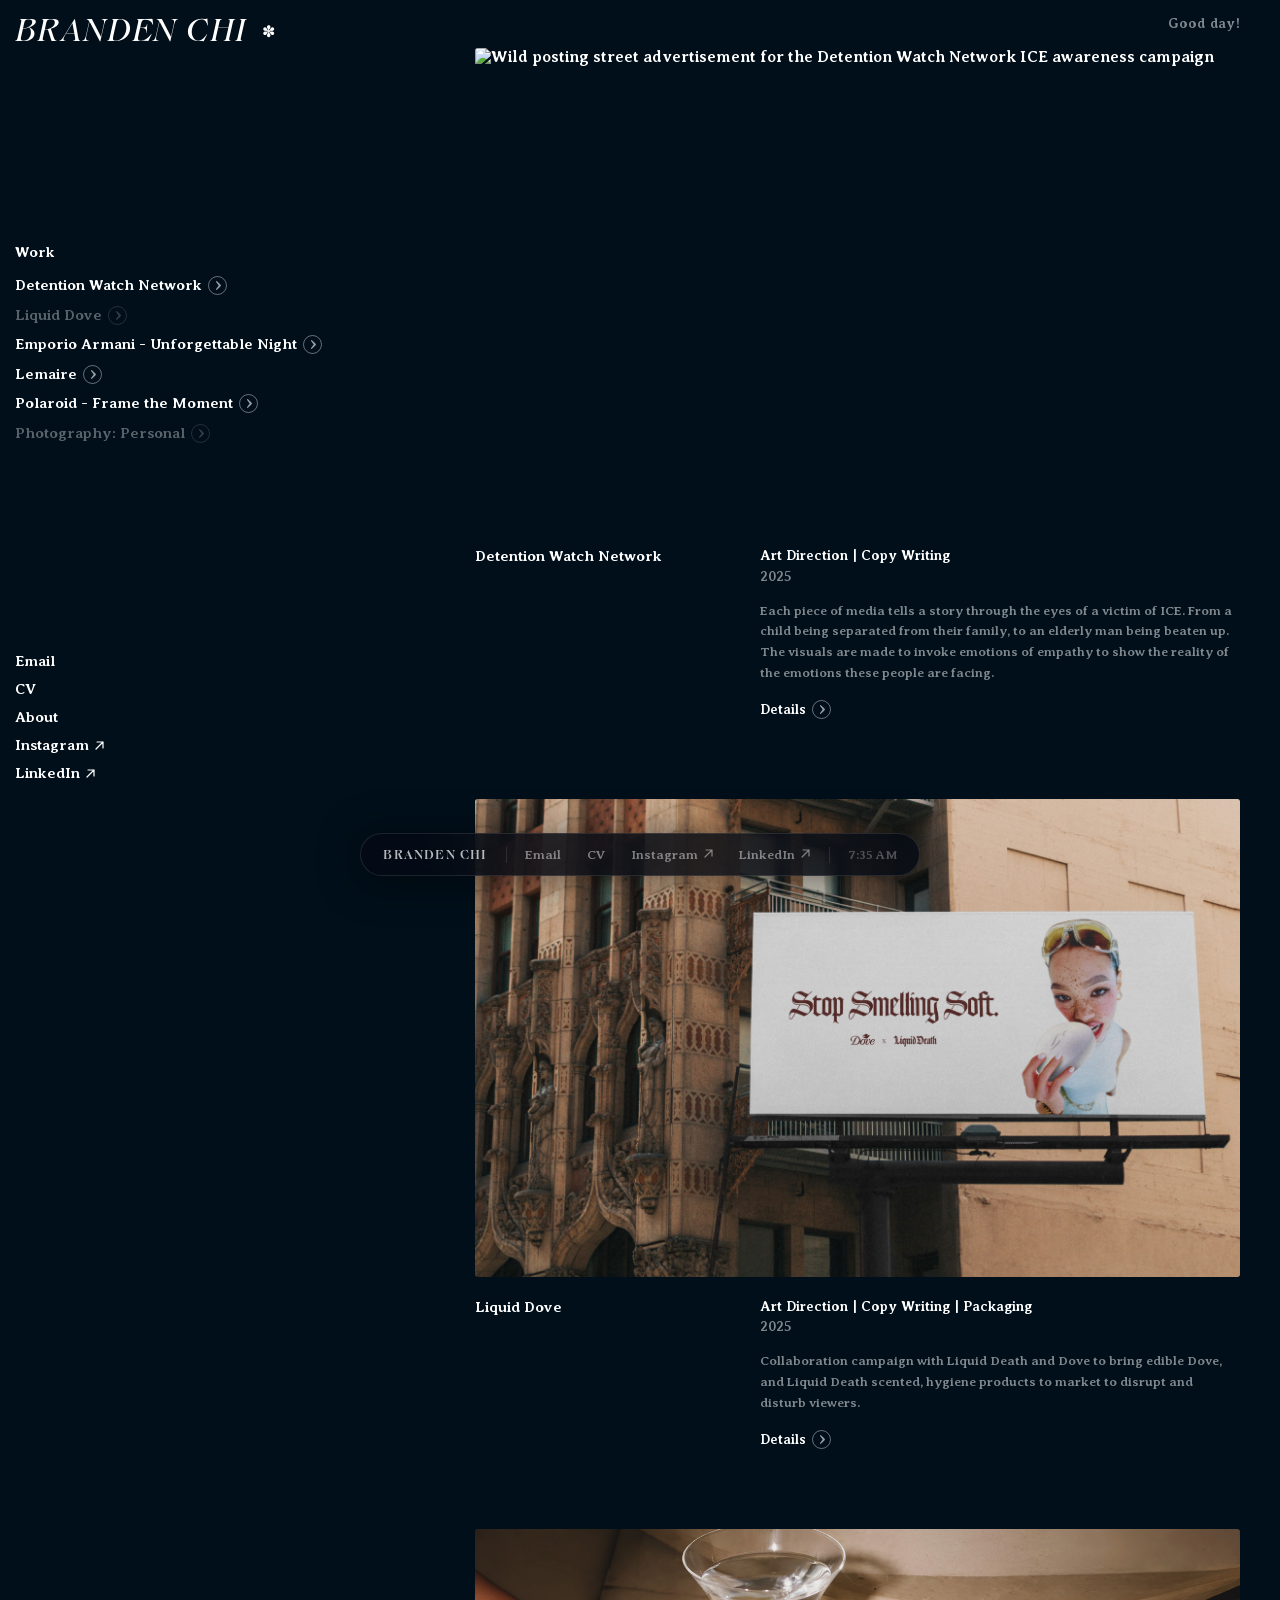
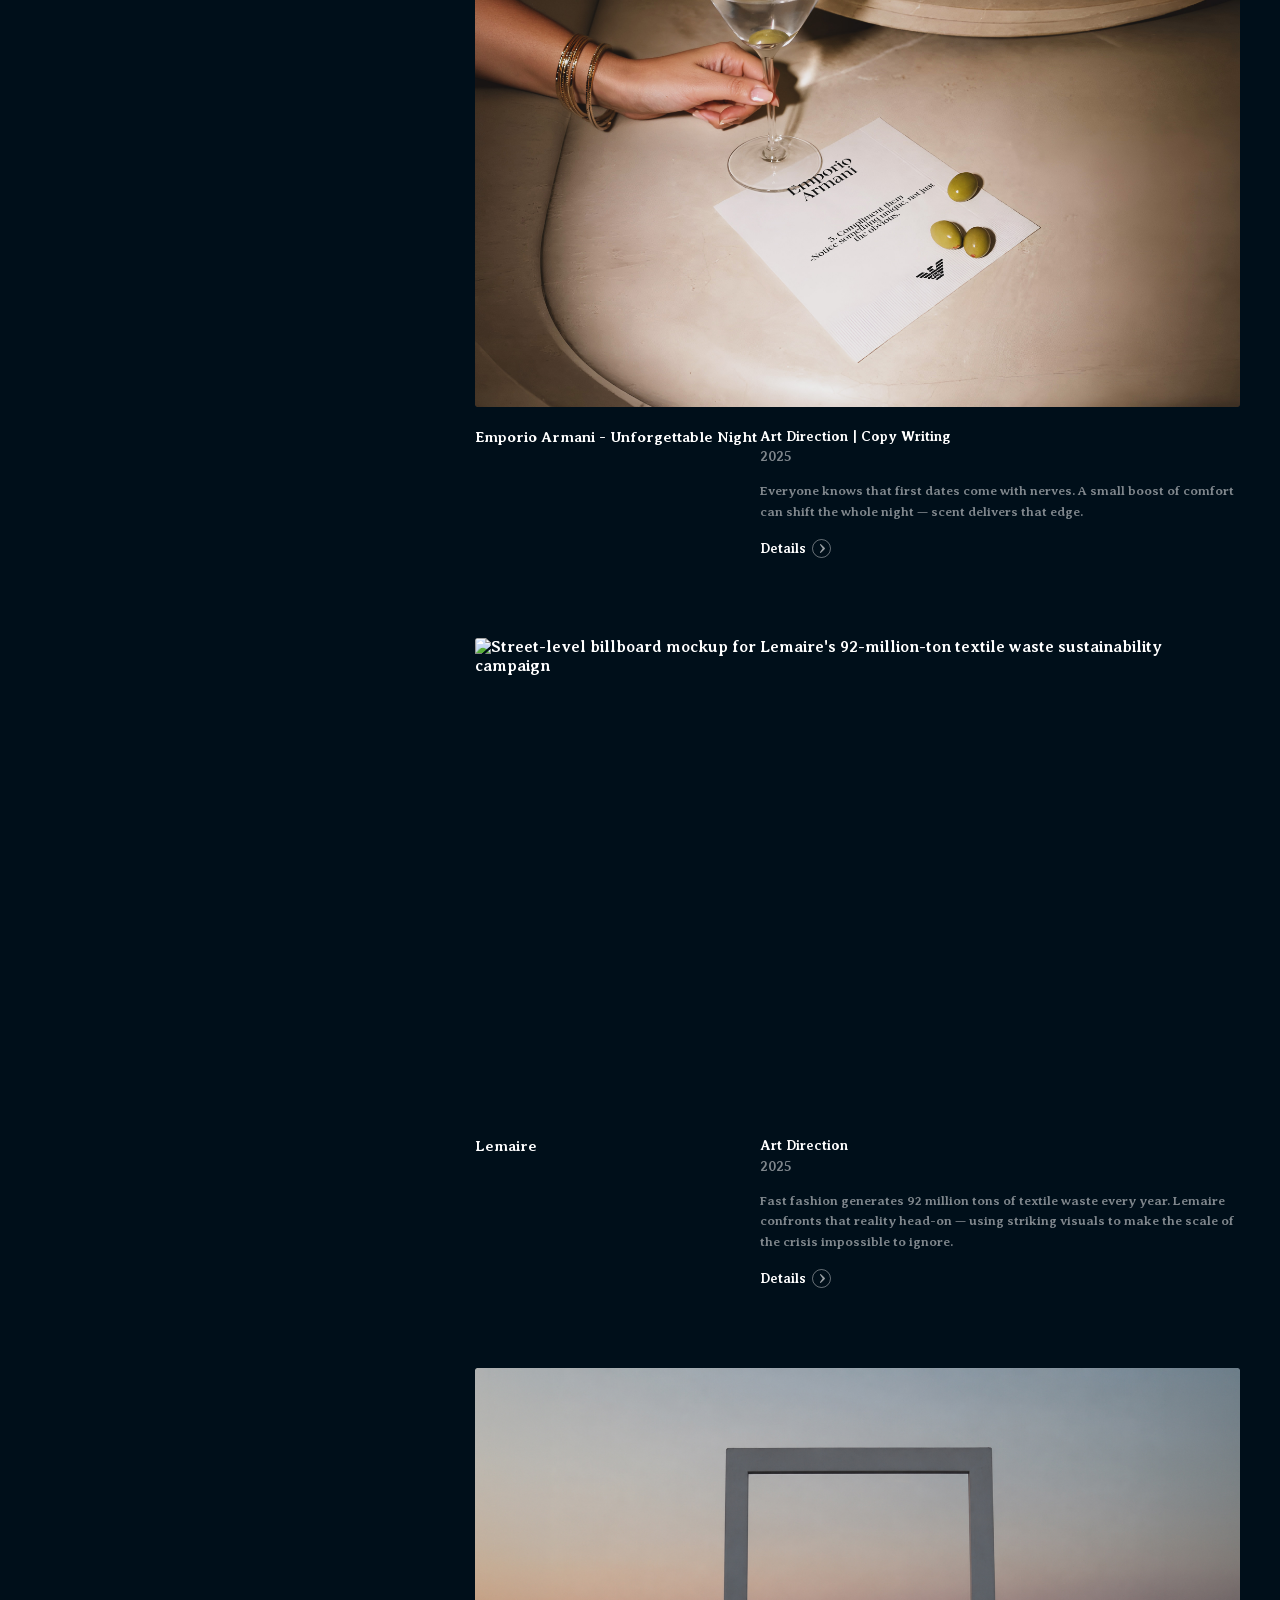
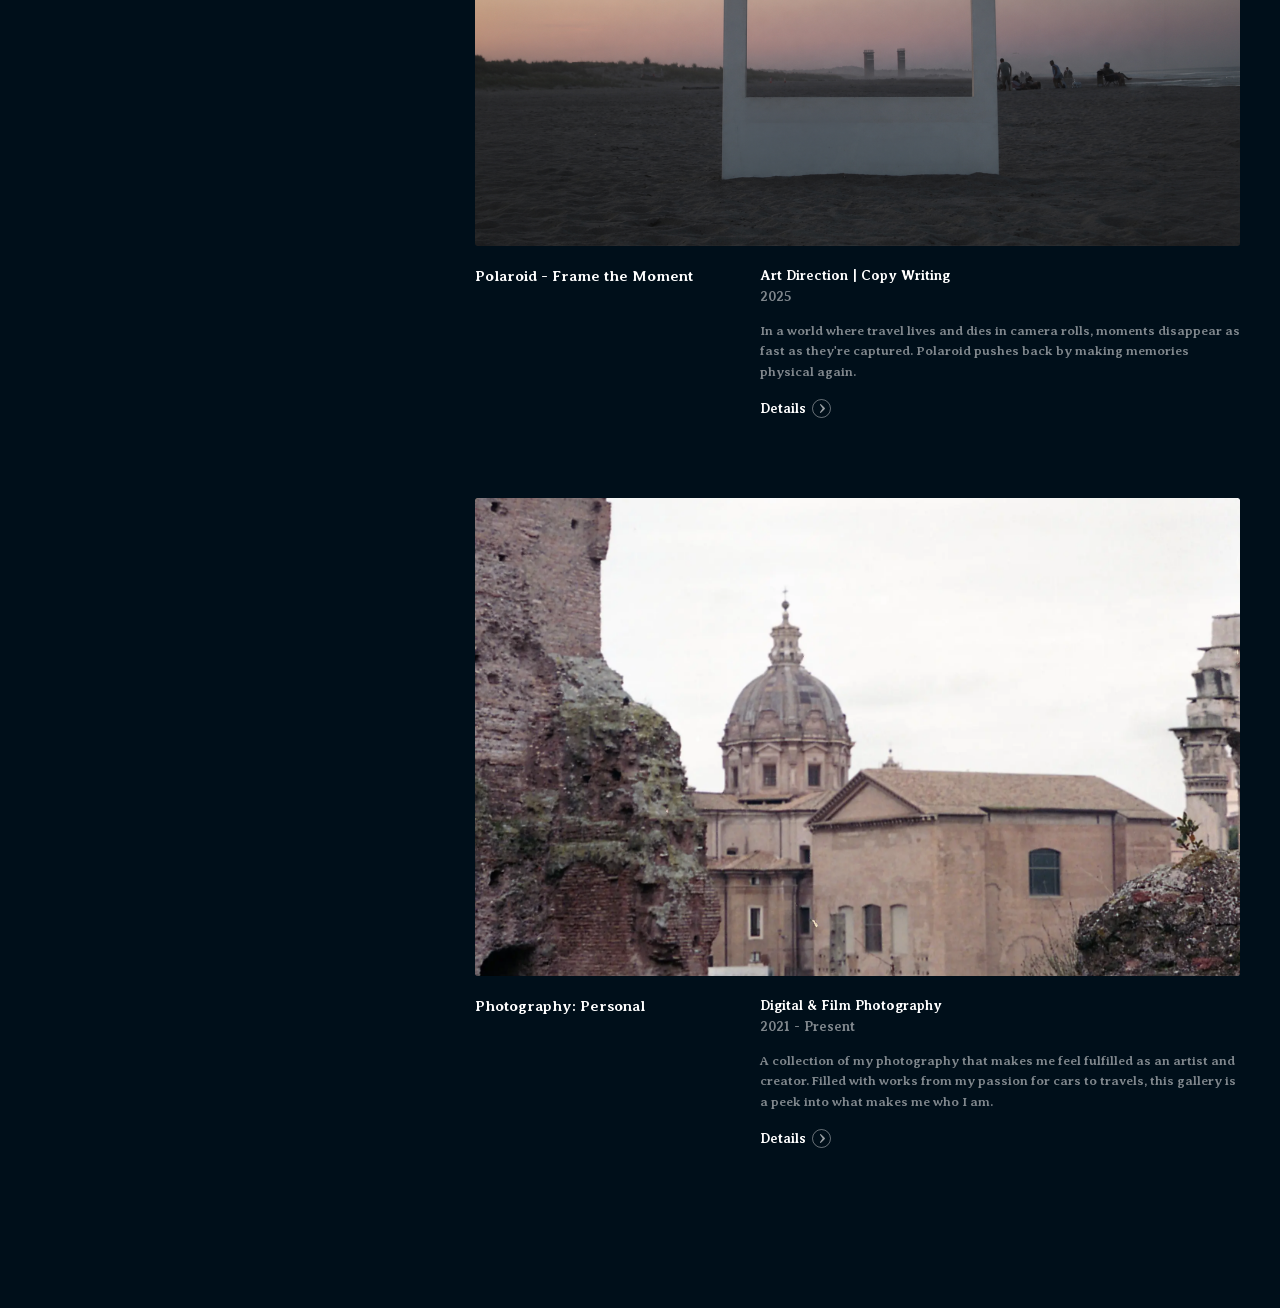
==== commit 00269489: "Redesign taskbar as utility dock, unify nav styling - Strip section nav (Work, Photography, About) a" ====
--- a/index.html
+++ b/index.html
@@ -651,21 +651,16 @@
     </div>
   </div>
 
-  <!-- Fixed floating taskbar footer -->
-  <footer class="site-footer" id="site-footer" aria-label="Site footer navigation">
-    <div class="footer-preview" id="footer-preview" aria-hidden="true">
-      <img class="footer-preview-img" id="footer-preview-img" src="" alt="" loading="lazy">
-      <div class="footer-preview-placeholder" id="footer-preview-placeholder"></div>
-      <div class="footer-preview-caption">
-        <span class="footer-preview-title" id="footer-preview-title"></span>
-        <span class="footer-preview-meta" id="footer-preview-meta"></span>
-      </div>
-    </div>
+  <!-- Fixed floating taskbar — utility dock -->
+  <footer class="site-footer" id="site-footer" aria-label="Site footer">
     <div class="footer-taskbar">
       <a href="/" class="footer-wordmark" id="footer-wordmark">BRANDEN CHI</a>
       <div class="footer-sep" aria-hidden="true"></div>
-      <nav class="footer-nav" id="footer-nav" aria-label="Sections">
-        <div class="footer-highlight" id="footer-highlight" aria-hidden="true"></div>
+      <nav class="footer-utils" id="footer-utils" aria-label="Quick actions">
+        <a href="mailto:branden.chi.07@gmail.com" class="footer-util-item">Email</a>
+        <a href="#" id="footer-cv-btn" class="footer-util-item">CV</a>
+        <a href="https://www.instagram.com/brand.en_/" target="_blank" rel="noopener" class="footer-util-item">Instagram <svg class="external-arrow" xmlns="http://www.w3.org/2000/svg" width="9" height="9" viewBox="0 0 9 9" fill="none" aria-hidden="true"><path d="M1 8L8 1M8 1H2M8 1V7" stroke="currentColor" stroke-width="1.2" stroke-linecap="round" stroke-linejoin="round"/></svg></a>
+        <a href="https://www.linkedin.com/in/branden-chi-360a06298" target="_blank" rel="noopener" class="footer-util-item">LinkedIn <svg class="external-arrow" xmlns="http://www.w3.org/2000/svg" width="9" height="9" viewBox="0 0 9 9" fill="none" aria-hidden="true"><path d="M1 8L8 1M8 1H2M8 1V7" stroke="currentColor" stroke-width="1.2" stroke-linecap="round" stroke-linejoin="round"/></svg></a>
       </nav>
       <div class="footer-sep" aria-hidden="true"></div>
       <span class="footer-clock" id="footer-clock" aria-live="off"></span>
--- a/css/styles.css
+++ b/css/styles.css
@@ -842,6 +842,10 @@
 
 #photo-gallery-view {
   display: none;
+  position: fixed;
+  inset: 0;
+  z-index: 500;
+  background: var(--bg);
 }
 
 .photo-filters {
@@ -893,7 +897,7 @@
 .photo-grid {
   display: grid;
   grid-template-columns: repeat(4, 1fr);
-  gap: 3px;
+  gap: 40px;
   width: 100%;
 }
 
@@ -944,29 +948,16 @@
 
 /* ==================== PHOTO GALLERY VIEW ==================== */
 
-body.gallery-active {
-  overflow: hidden;
-}
-
-body.gallery-active .content {
-  height: 100vh;
-  overflow: hidden;
-  min-height: unset;
-  display: block;
-}
-
 body.gallery-active .photo-bottom-nav {
   display: none !important;
 }
 
 body.gallery-active #photo-gallery-view {
   display: flex !important;
-  height: 100vh;
-  overflow: hidden;
 }
 
 .gallery-info {
-  width: 260px;
+  width: var(--sidebar-width);
   flex-shrink: 0;
   padding: 32px 28px;
   display: flex;
@@ -1054,8 +1045,9 @@
 }
 
 .gallery-strip img {
-  height: 90%;
+  height: 80vh;
   width: auto;
+  max-width: none;
   object-fit: contain;
   flex-shrink: 0;
   user-select: none;
@@ -1266,12 +1258,12 @@
 }
 
 .pt-logo {
-  opacity: 0;
-  transition: opacity 0.18s ease 0.12s;
+  clip-path: inset(0 0 100% 0);
+  transition: clip-path 0.55s cubic-bezier(0.16, 1, 0.3, 1) 0.52s;
 }
 
 #page-transition.pt-visible .pt-logo {
-  opacity: 1;
+  clip-path: inset(0 0 0% 0);
 }
 
 /* ==================== ABOUT VIEW ==================== */
@@ -2938,193 +2930,77 @@
   left: 0;
   right: 0;
   display: flex;
-  flex-direction: column;
-  align-items: center;
+  justify-content: center;
   z-index: 9990;
   pointer-events: none;
 }
 
-/* Hover preview popup — positioned above each hovered item via --preview-x */
-.footer-preview {
-  --preview-x: 0px;
-  width: 280px;
-  background: rgba(6, 14, 24, 0.9);
-  backdrop-filter: blur(28px) saturate(1.4);
-  -webkit-backdrop-filter: blur(28px) saturate(1.4);
-  border: 0.5px solid rgba(255, 255, 255, 0.14);
-  border-radius: 14px;
-  overflow: hidden;
-  margin-bottom: 10px;
-  opacity: 0;
-  transform: translateX(var(--preview-x)) translateY(10px) scale(0.97);
-  transition: opacity 0.2s ease, transform 0.2s ease;
-  pointer-events: none;
-}
-
-.footer-preview.preview-visible {
-  opacity: 1;
-  transform: translateX(var(--preview-x)) translateY(0) scale(1);
-}
-
-.footer-preview-img {
-  width: 100%;
-  height: 158px;
-  object-fit: cover;
-  display: block;
-}
-
-.footer-preview-placeholder {
-  width: 100%;
-  height: 158px;
-  background: rgba(255, 255, 255, 0.04);
-  display: none;
-}
-
-.footer-preview-caption {
-  padding: 10px 14px;
-  display: flex;
-  justify-content: space-between;
-  align-items: center;
-  border-top: 0.5px solid rgba(255, 255, 255, 0.08);
-}
-
-.footer-preview-title {
-  font-family: var(--font-body);
-  font-size: 11px;
-  color: rgba(255, 255, 255, 0.65);
-  white-space: nowrap;
-  overflow: hidden;
-  text-overflow: ellipsis;
-}
-
-.footer-preview-meta {
-  font-family: var(--font-body);
-  font-size: 11px;
-  color: rgba(255, 255, 255, 0.3);
-  white-space: nowrap;
-  margin-left: 8px;
-  flex-shrink: 0;
-}
-
-/* Taskbar pill */
 .footer-taskbar {
   pointer-events: all;
   display: flex;
   align-items: center;
-  gap: 0;
-  background: rgba(255, 255, 255, 0.06);
-  backdrop-filter: blur(32px) saturate(1.5);
-  -webkit-backdrop-filter: blur(32px) saturate(1.5);
-  border: 0.5px solid rgba(255, 255, 255, 0.14);
+  background: rgba(4, 10, 20, 0.82);
+  backdrop-filter: blur(24px) saturate(1.4);
+  -webkit-backdrop-filter: blur(24px) saturate(1.4);
+  border: 0.5px solid rgba(255, 255, 255, 0.1);
   border-radius: 100px;
-  padding: 6px 6px;
-  box-shadow: 0 4px 32px rgba(0, 0, 0, 0.35);
+  padding: 5px 6px;
+  box-shadow: 0 4px 40px rgba(0, 0, 0, 0.5);
 }
 
 .footer-wordmark {
   font-family: var(--font-display);
-  font-size: 13px;
+  font-size: 12px;
   letter-spacing: 0.1em;
-  color: rgba(255, 255, 255, 0.92);
+  color: rgba(255, 255, 255, 0.7);
   text-decoration: none;
   white-space: nowrap;
-  transition: color 0.3s;
-  padding: 8px 18px;
-  border-radius: 100px;
+  transition: color 0.2s;
+  padding: 7px 16px;
 }
 
 .footer-wordmark:hover {
-  color: #fff;
+  color: rgba(255, 255, 255, 0.95);
 }
 
 .footer-sep {
   width: 0.5px;
-  height: 18px;
-  background: rgba(255, 255, 255, 0.12);
+  height: 16px;
+  background: rgba(255, 255, 255, 0.1);
   flex-shrink: 0;
   margin: 0 2px;
 }
 
-.footer-nav {
+.footer-utils {
   display: flex;
   align-items: center;
-  position: relative;
   padding: 0 4px;
-  overflow: visible;
-}
-
-.footer-nav-item {
+}
+
+.footer-util-item {
   font-family: var(--font-body);
-  font-size: 15px;
-  font-weight: 500;
-  color: rgba(255, 255, 255, 0.55);
-  background: none;
-  border: none;
-  padding: 8px 14px;
-  cursor: pointer;
-  position: relative;
-  z-index: 1;
-  transition: color 0.25s;
+  font-size: 13px;
+  color: rgba(255, 255, 255, 0.45);
   text-decoration: none;
-  display: block;
+  padding: 7px 13px;
   white-space: nowrap;
-  border-radius: 100px;
-}
-
-.footer-nav-item.footer-item-active {
-  color: rgba(255, 255, 255, 0.92);
-}
-
-.footer-nav-item.footer-current::after {
-  content: '';
-  position: absolute;
-  bottom: 2px;
-  left: 50%;
-  transform: translateX(-50%);
-  width: 3px;
-  height: 3px;
-  border-radius: 50%;
-  background: rgba(255, 255, 255, 0.5);
-}
-
-.footer-nav-sep {
-  width: 0.5px;
-  height: 14px;
-  background: rgba(255, 255, 255, 0.14);
-  margin: 0 4px;
-  flex-shrink: 0;
-}
-
-.footer-proj-item {
-  font-size: 13px;
-  letter-spacing: 0.01em;
-}
-
-.footer-highlight {
-  position: absolute;
-  top: 2px;
-  bottom: 2px;
-  border-radius: 100px;
-  background: rgba(255, 255, 255, 0.09);
-  border: 0.5px solid rgba(255, 255, 255, 0.12);
-  pointer-events: none;
-  opacity: 0;
-  transition: left 0.35s cubic-bezier(.2,.8,.2,1), width 0.35s cubic-bezier(.2,.8,.2,1), opacity 0.25s;
-}
-
-.footer-highlight.hl-visible {
-  opacity: 1;
+  transition: color 0.2s;
+  display: flex;
+  align-items: center;
+  gap: 4px;
+}
+
+.footer-util-item:hover {
+  color: rgba(255, 255, 255, 0.88);
 }
 
 .footer-clock {
   font-family: var(--font-body);
-  font-size: 14px;
-  color: rgba(255, 255, 255, 0.35);
+  font-size: 13px;
+  color: rgba(255, 255, 255, 0.28);
   white-space: nowrap;
-  padding: 8px 18px;
-  border-radius: 100px;
-}
-
+  padding: 7px 16px;
+}
 
 /* Mobile */
 @media (max-width: 768px) {
@@ -3136,15 +3012,9 @@
     max-width: calc(100vw - 32px);
     overflow-x: auto;
     scrollbar-width: none;
-    border-radius: 60px;
   }
 
   .footer-taskbar::-webkit-scrollbar {
     display: none;
   }
-
-  .footer-preview {
-    width: calc(100vw - 48px);
-    max-width: 280px;
-  }
-}
+}
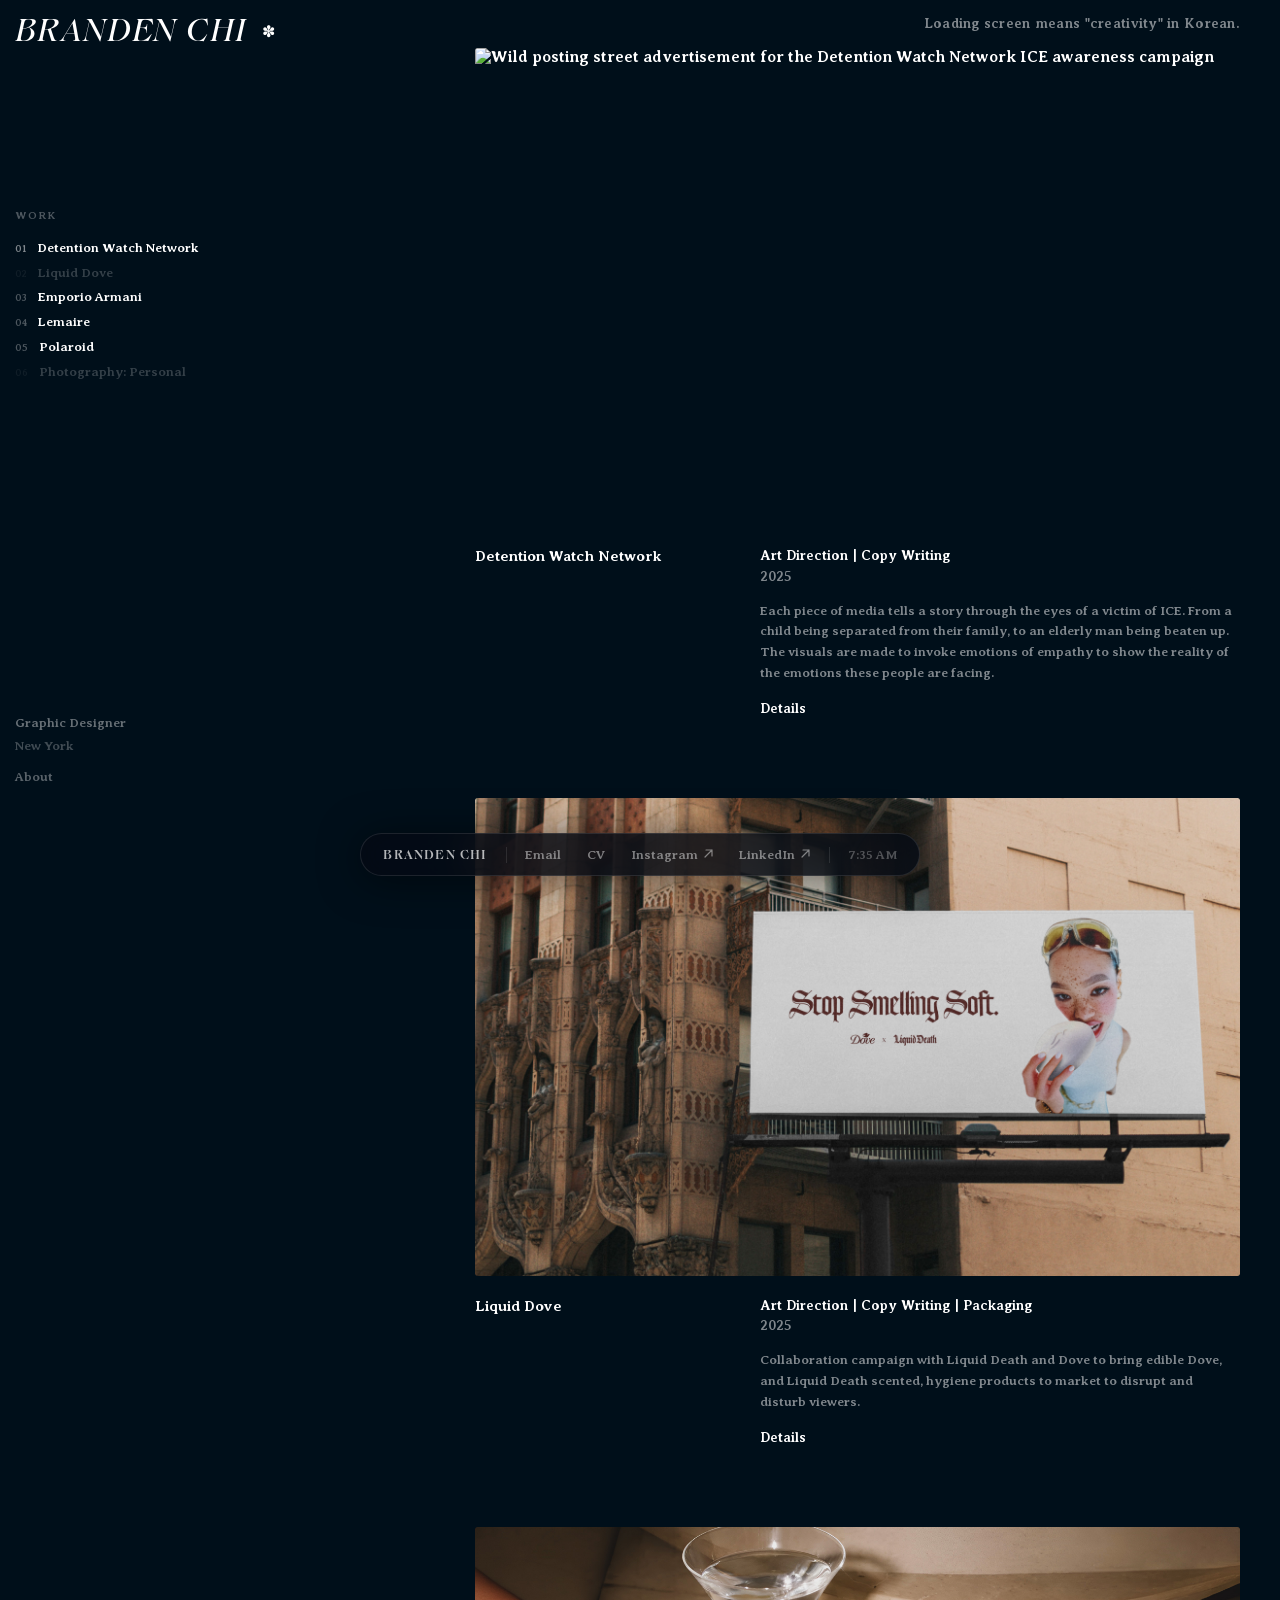
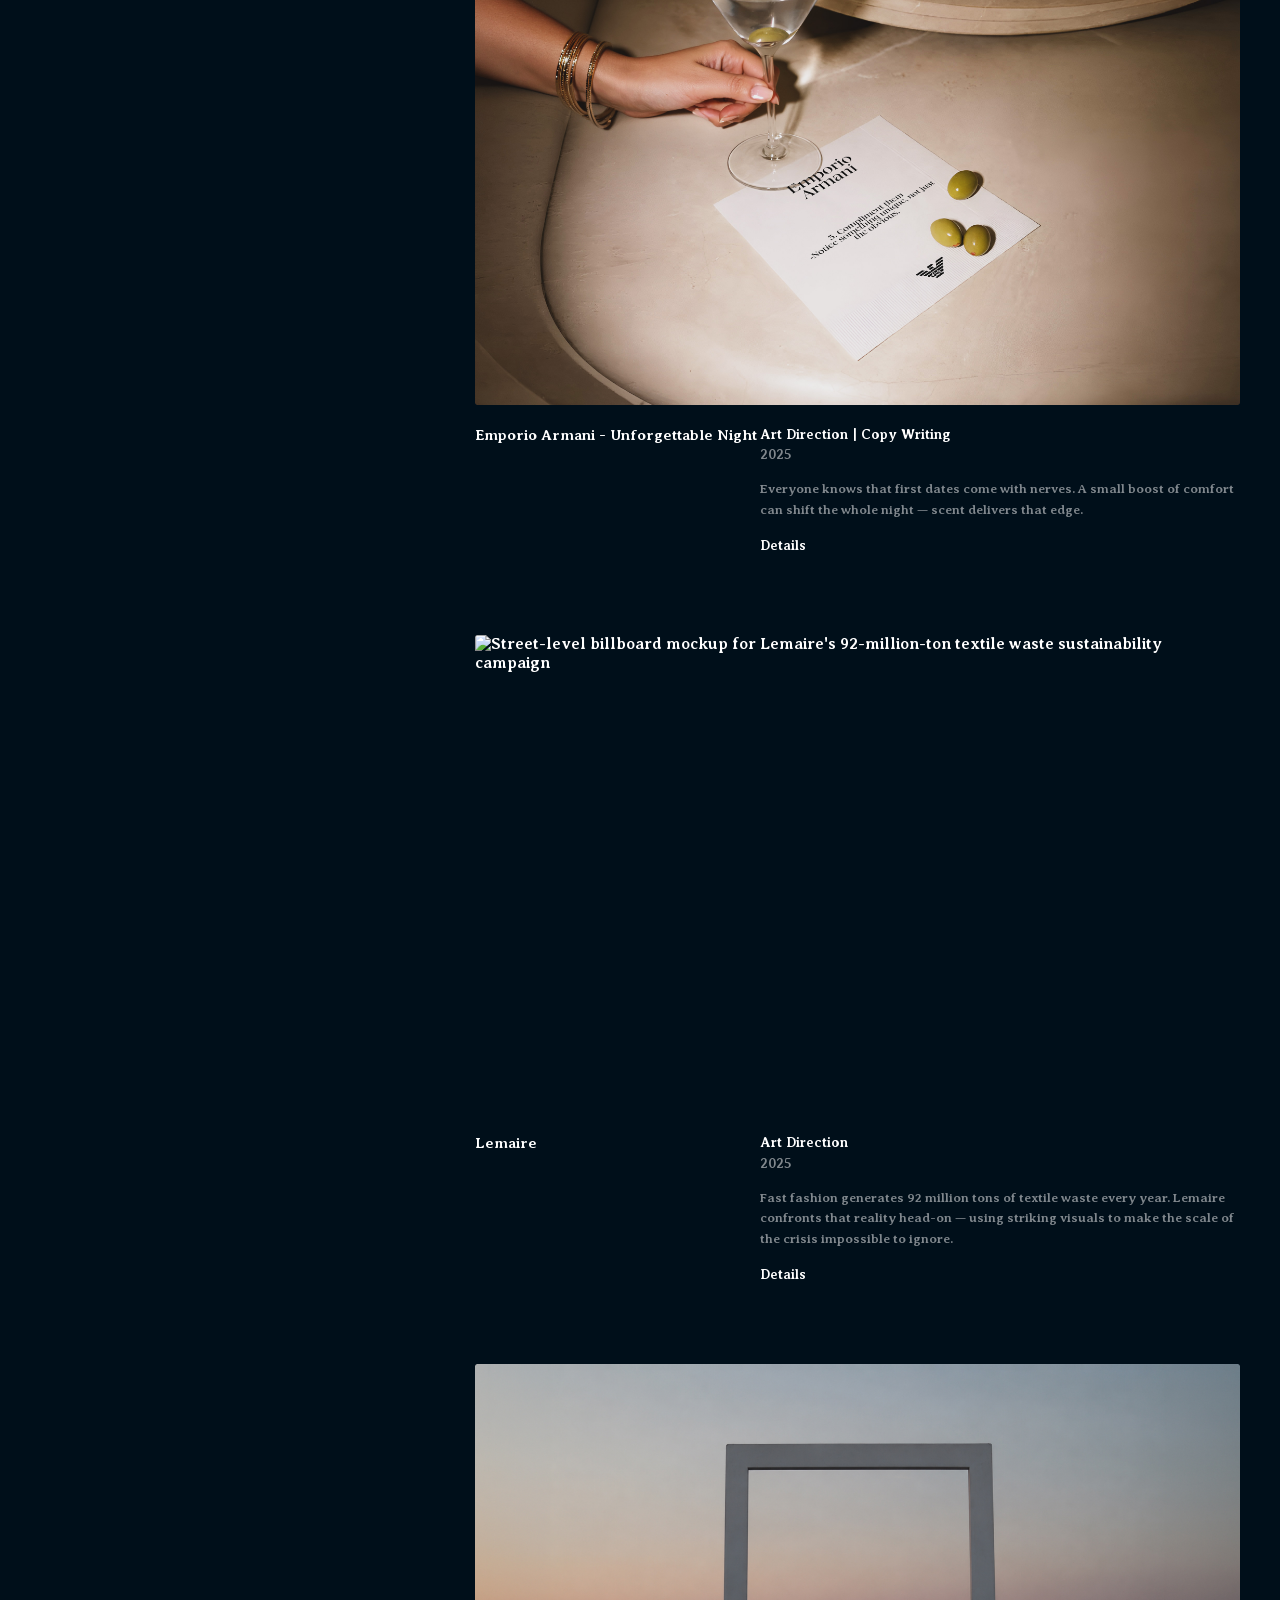
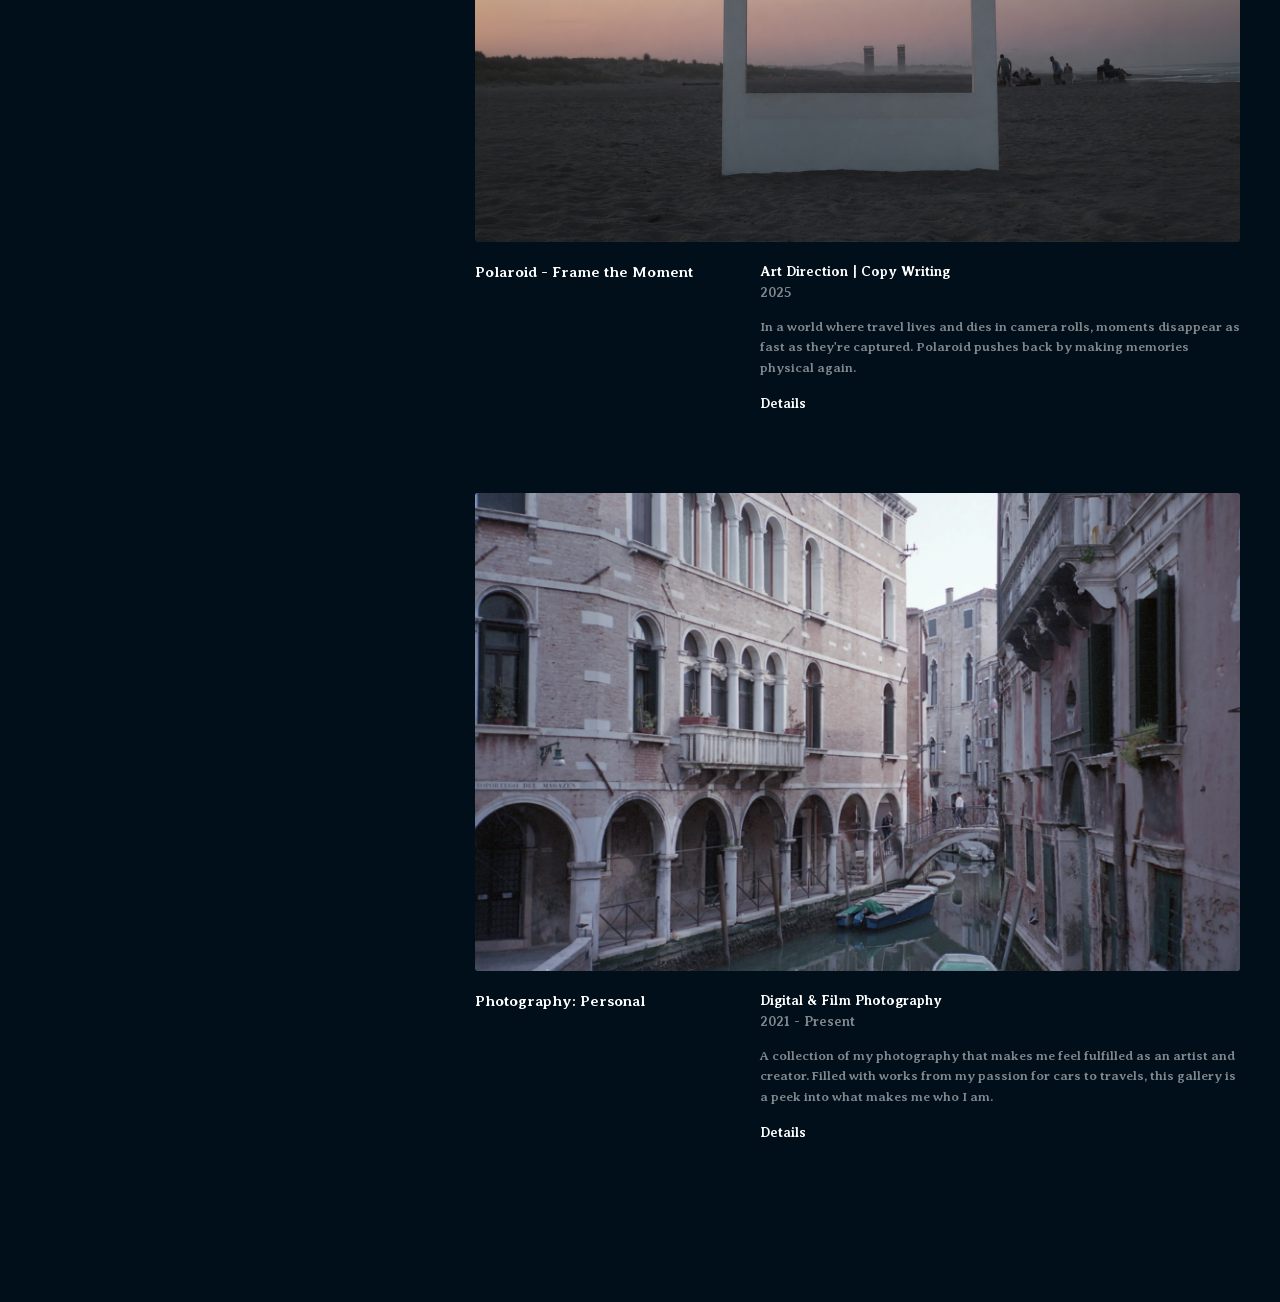
==== commit eb236990: "Sidebar Option C: editorial index panel, fix transition slide-out - Replace contact-nav with sidebar" ====
--- a/index.html
+++ b/index.html
@@ -93,12 +93,12 @@
       <nav class="work-nav" id="work-nav" aria-label="Work">
         <span class="work-label sidebar-item">Work</span>
         <ul class="project-list" id="project-list">
-          <li class="sidebar-item"><a href="#" data-project="0">Detention Watch Network <span class="nav-arrow"></span></a></li>
-          <li class="sidebar-item"><a href="#" data-project="1">Liquid Dove <span class="nav-arrow"></span></a></li>
-          <li class="sidebar-item"><a href="#" data-project="2">Emporio Armani - Unforgettable Night <span class="nav-arrow"></span></a></li>
-          <li class="sidebar-item"><a href="#" data-project="3">Lemaire <span class="nav-arrow"></span></a></li>
-          <li class="sidebar-item"><a href="#" data-project="4">Polaroid - Frame the Moment <span class="nav-arrow"></span></a></li>
-          <li class="sidebar-item"><a href="#" data-project="5">Photography: Personal <span class="nav-arrow"></span></a></li>
+          <li class="sidebar-item"><a href="#" data-project="0"><span class="proj-num">01</span>Detention Watch Network</a></li>
+          <li class="sidebar-item"><a href="#" data-project="1"><span class="proj-num">02</span>Liquid Dove</a></li>
+          <li class="sidebar-item"><a href="#" data-project="2"><span class="proj-num">03</span>Emporio Armani</a></li>
+          <li class="sidebar-item"><a href="#" data-project="3"><span class="proj-num">04</span>Lemaire</a></li>
+          <li class="sidebar-item"><a href="#" data-project="4"><span class="proj-num">05</span>Polaroid</a></li>
+          <li class="sidebar-item"><a href="#" data-project="5"><span class="proj-num">06</span>Photography: Personal</a></li>
         </ul>
       </nav>
 
@@ -107,13 +107,11 @@
         <ul class="project-list" id="collection-list"></ul>
       </nav>
 
-      <nav class="contact-nav">
-        <a href="mailto:branden.chi.07@gmail.com" class="sidebar-item">Email</a>
-        <a href="#" id="cv-link" class="sidebar-item">CV</a>
-        <a href="#" id="about-link" class="sidebar-item">About</a>
-        <a href="https://www.instagram.com/brand.en_/" target="_blank" rel="noopener" class="sidebar-item">Instagram <svg class="external-arrow" xmlns="http://www.w3.org/2000/svg" width="9" height="9" viewBox="0 0 9 9" fill="none" aria-hidden="true"><path d="M1 8L8 1M8 1H2M8 1V7" stroke="currentColor" stroke-width="1.2" stroke-linecap="round" stroke-linejoin="round"/></svg></a>
-        <a href="https://www.linkedin.com/in/branden-chi-360a06298" target="_blank" rel="noopener" class="sidebar-item">LinkedIn <svg class="external-arrow" xmlns="http://www.w3.org/2000/svg" width="9" height="9" viewBox="0 0 9 9" fill="none" aria-hidden="true"><path d="M1 8L8 1M8 1H2M8 1V7" stroke="currentColor" stroke-width="1.2" stroke-linecap="round" stroke-linejoin="round"/></svg></a>
-      </nav>
+      <div class="sidebar-info">
+        <p class="sidebar-info-line sidebar-item">Graphic Designer</p>
+        <p class="sidebar-info-line sidebar-info-sub sidebar-item">New York</p>
+        <a href="#" id="about-link" class="sidebar-info-about sidebar-item">About</a>
+      </div>
 
       <!-- Mobile Spinner -->
       <svg class="mobile-spinner scroll-motif" id="mobile-scroll-motif" xmlns="http://www.w3.org/2000/svg" viewBox="0 0 100 100" width="18" height="18">
--- a/css/styles.css
+++ b/css/styles.css
@@ -312,21 +312,35 @@
   opacity: 0.7;
 }
 
-.contact-nav {
+.sidebar-info {
+  margin-top: auto;
   margin-bottom: 15px;
   display: flex;
   flex-direction: column;
-  gap: 4px;
-}
-
-.contact-nav a {
-  font-size: 15px;
+  gap: 2px;
+}
+
+.sidebar-info-line {
+  font-size: 13px;
+  color: rgba(255, 255, 255, 0.4);
   line-height: 1.6;
-  transition: opacity 0.2s ease;
-}
-
-.contact-nav a:hover {
-  opacity: 0.6;
+}
+
+.sidebar-info-sub {
+  color: rgba(255, 255, 255, 0.25);
+}
+
+.sidebar-info-about {
+  font-size: 13px;
+  color: rgba(255, 255, 255, 0.35);
+  text-decoration: none;
+  margin-top: 10px;
+  display: inline-block;
+  transition: color 0.2s;
+}
+
+.sidebar-info-about:hover {
+  color: rgba(255, 255, 255, 0.75);
 }
 
 .external-arrow {
@@ -343,53 +357,57 @@
 }
 
 .work-label {
-  font-size: 15px;
-  font-weight: 700;
+  font-size: 11px;
+  font-weight: 600;
+  letter-spacing: 0.08em;
+  text-transform: uppercase;
+  color: rgba(255, 255, 255, 0.3);
   display: block;
-  margin-bottom: 12px;
+  margin-bottom: 14px;
 }
 
 .project-list li {
-  margin-bottom: 4px;
+  margin-bottom: 2px;
 }
 
 .project-list a {
-  font-size: 15px;
-  line-height: 1.7;
+  font-size: 13px;
+  line-height: 1.75;
   display: inline-flex;
-  align-items: center;
-  gap: 6px;
+  align-items: baseline;
+  gap: 10px;
   transition: opacity 0.2s ease;
+  opacity: 0.45;
 }
 
 .project-list a:hover {
+  opacity: 0.75;
+}
+
+.project-list a.active {
+  font-weight: 500;
   opacity: 1;
 }
 
-.project-list a.active {
-  font-weight: 700;
-  opacity: 1;
-}
-
 .project-list.has-scroll-active a:not(.active) {
-  opacity: 0.35;
-}
-
-/* Small circular arrow icon */
+  opacity: 0.2;
+}
+
+.proj-num {
+  font-size: 10px;
+  letter-spacing: 0.04em;
+  color: rgba(255, 255, 255, 0.3);
+  flex-shrink: 0;
+  font-variant-numeric: tabular-nums;
+}
+
+.project-list a.active .proj-num {
+  color: rgba(255, 255, 255, 0.5);
+}
+
+/* nav-arrow hidden — replaced by proj-num */
 .nav-arrow {
-  display: inline-flex;
-  align-items: center;
-  justify-content: center;
-  width: 19px;
-  height: 19px;
-  border-radius: 50%;
-  border: 1px solid rgba(255, 255, 255, 0.4);
-  flex-shrink: 0;
-}
-
-.nav-arrow::after {
-  content: '›';
-  font-size: 20px;
+  display: none;
   line-height: 1;
   margin-top: -1px;
   margin-left: 1px;
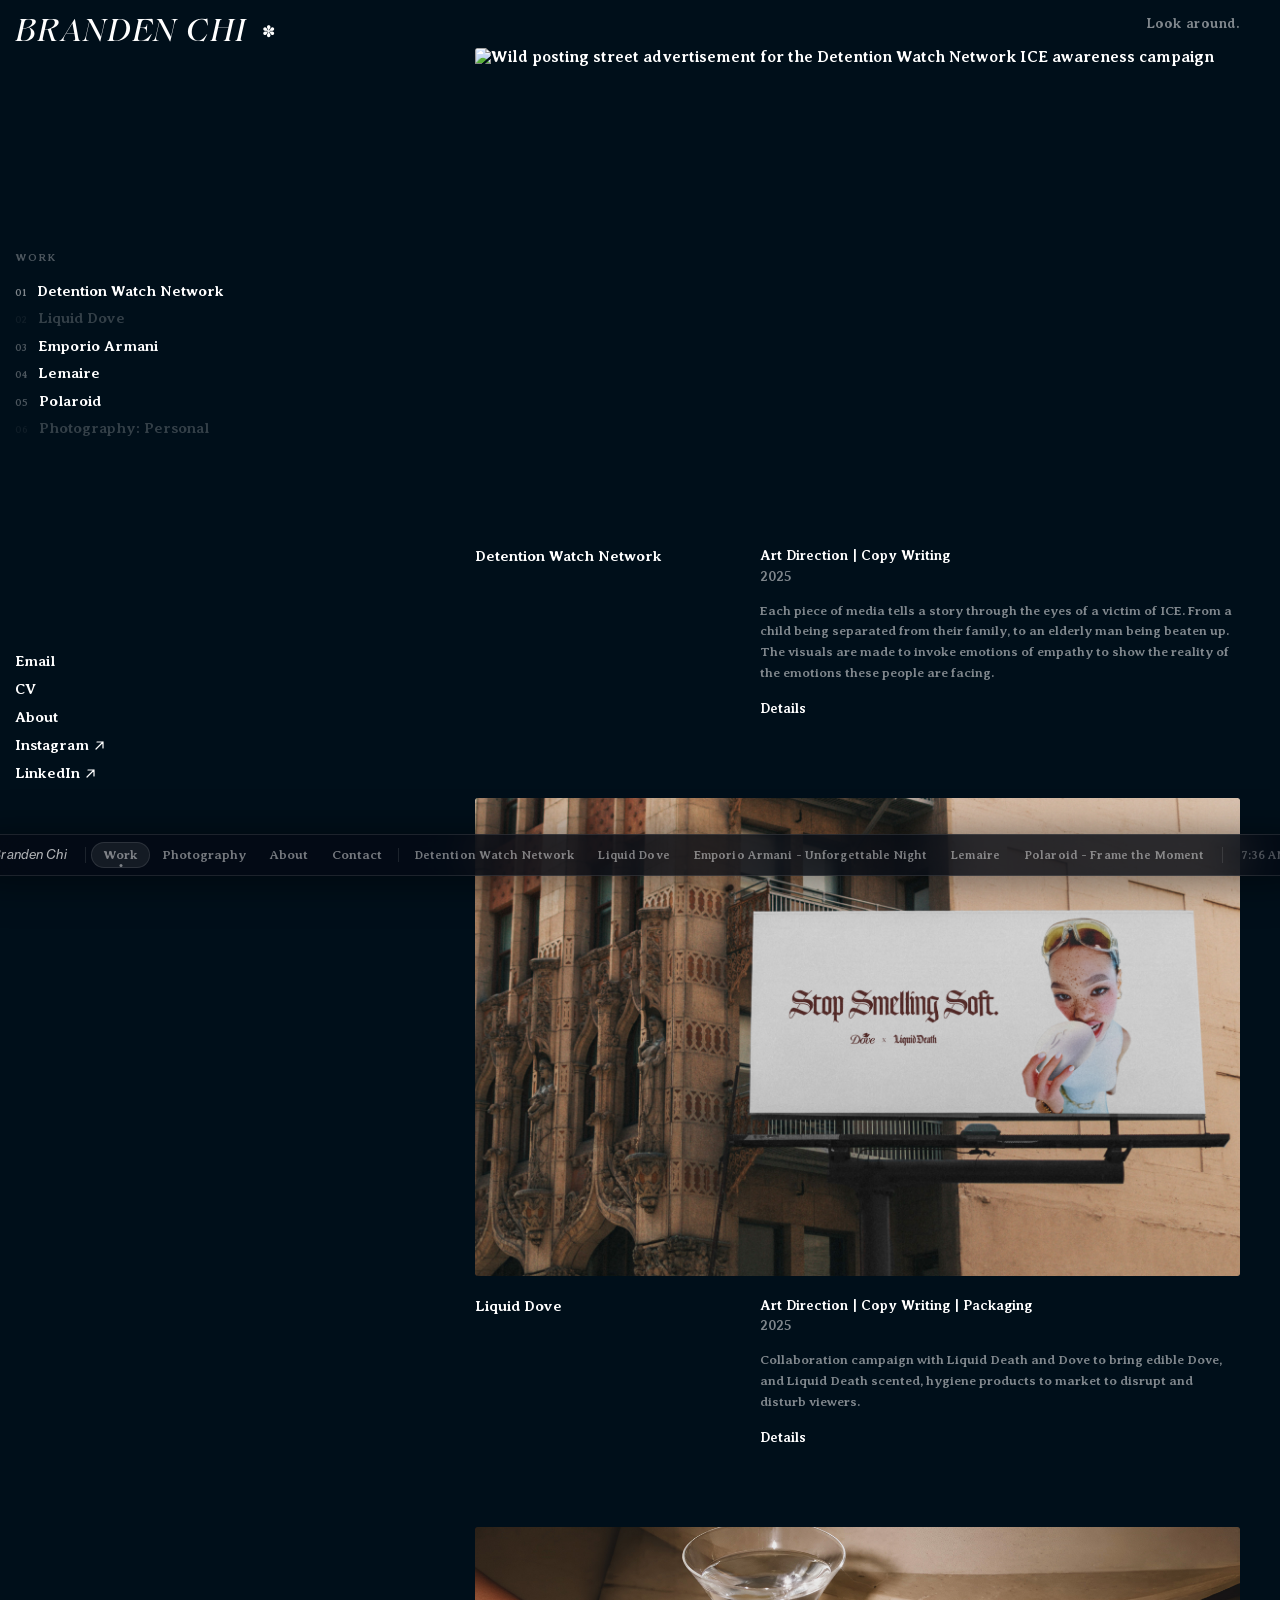
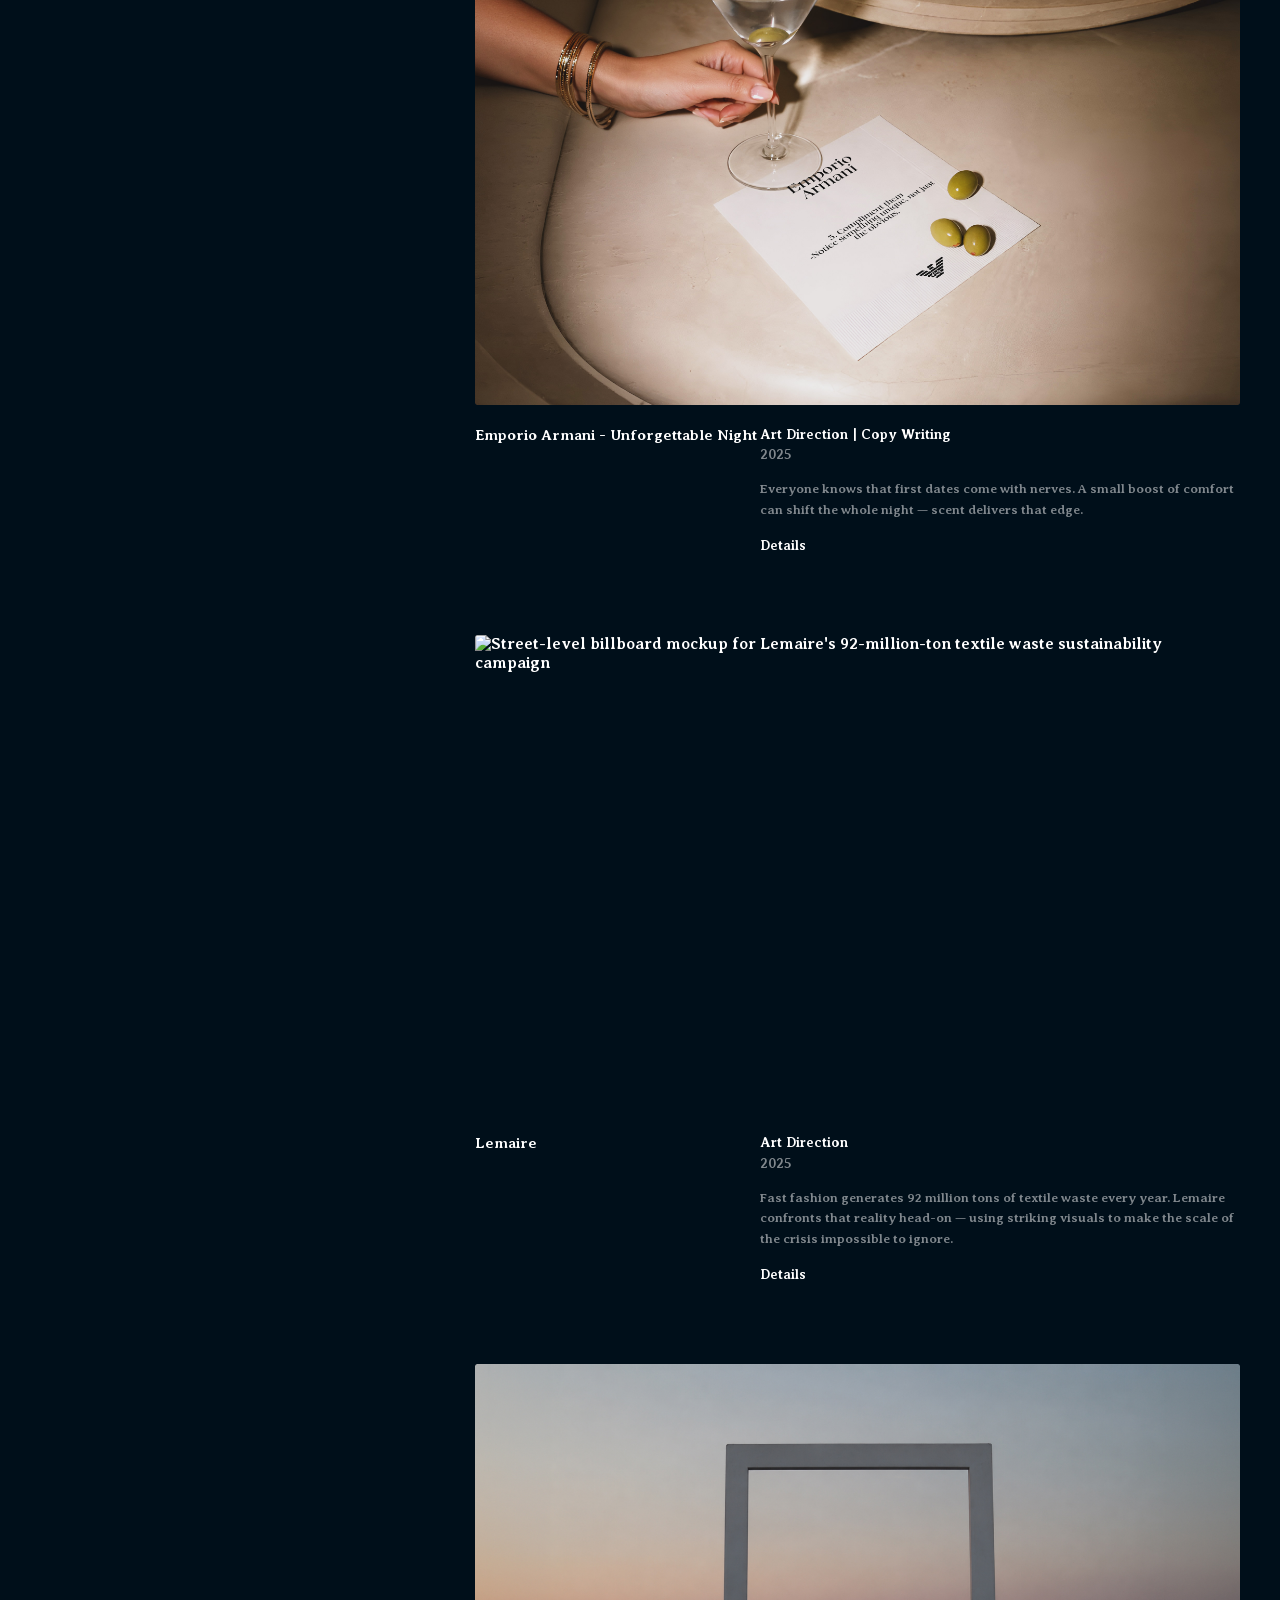
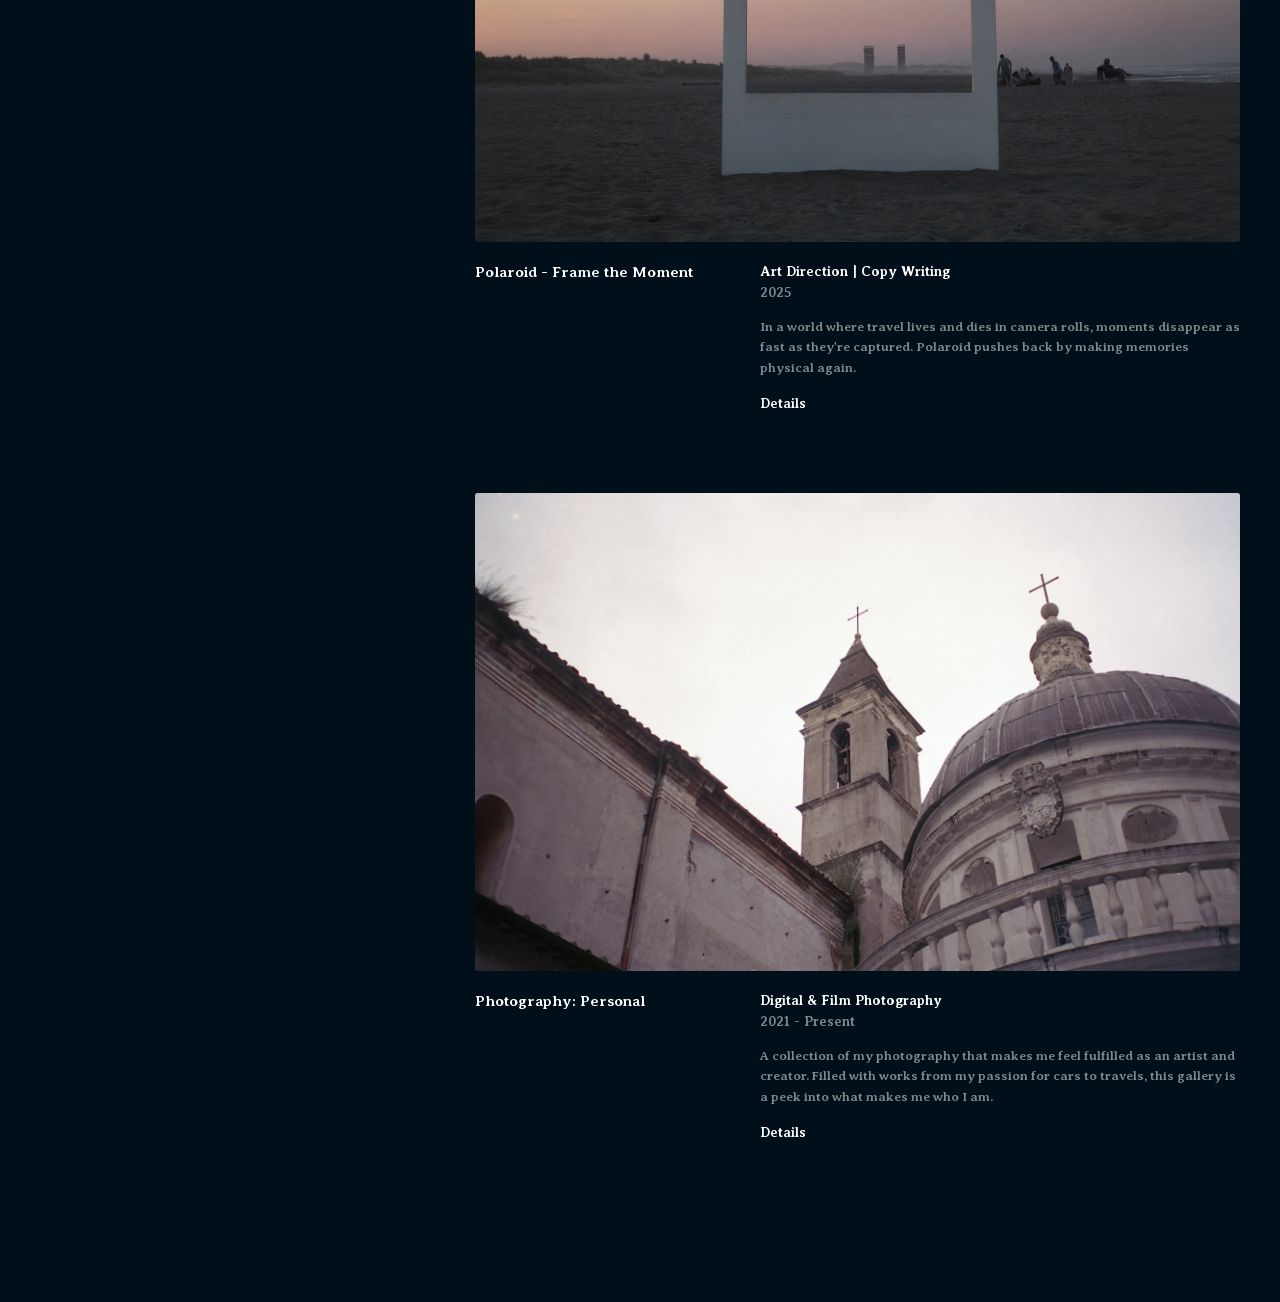
==== commit eb1f1eca: "Restore full taskbar nav + preview, sidebar index, photo top bar Taskbar: - Restore Work/Photography" ====
--- a/index.html
+++ b/index.html
@@ -107,11 +107,13 @@
         <ul class="project-list" id="collection-list"></ul>
       </nav>
 
-      <div class="sidebar-info">
-        <p class="sidebar-info-line sidebar-item">Graphic Designer</p>
-        <p class="sidebar-info-line sidebar-info-sub sidebar-item">New York</p>
-        <a href="#" id="about-link" class="sidebar-info-about sidebar-item">About</a>
-      </div>
+      <nav class="contact-nav">
+        <a href="mailto:branden.chi.07@gmail.com" class="sidebar-item">Email</a>
+        <a href="#" id="cv-link" class="sidebar-item">CV</a>
+        <a href="#" id="about-link" class="sidebar-item">About</a>
+        <a href="https://www.instagram.com/brand.en_/" target="_blank" rel="noopener" class="sidebar-item">Instagram <svg class="external-arrow" xmlns="http://www.w3.org/2000/svg" width="9" height="9" viewBox="0 0 9 9" fill="none" aria-hidden="true"><path d="M1 8L8 1M8 1H2M8 1V7" stroke="currentColor" stroke-width="1.2" stroke-linecap="round" stroke-linejoin="round"/></svg></a>
+        <a href="https://www.linkedin.com/in/branden-chi-360a06298" target="_blank" rel="noopener" class="sidebar-item">LinkedIn <svg class="external-arrow" xmlns="http://www.w3.org/2000/svg" width="9" height="9" viewBox="0 0 9 9" fill="none" aria-hidden="true"><path d="M1 8L8 1M8 1H2M8 1V7" stroke="currentColor" stroke-width="1.2" stroke-linecap="round" stroke-linejoin="round"/></svg></a>
+      </nav>
 
       <!-- Mobile Spinner -->
       <svg class="mobile-spinner scroll-motif" id="mobile-scroll-motif" xmlns="http://www.w3.org/2000/svg" viewBox="0 0 100 100" width="18" height="18">
@@ -411,6 +413,10 @@
         <div class="detail-header">
           <h1 class="detail-title">Photography: Personal</h1>
           <a href="#" class="index-link" id="photo-index-link">Home <span class="up-arrow">↑</span></a>
+        </div>
+        <div class="photo-top-bar" id="photo-top-bar">
+          <a href="#" class="photo-top-name" id="photo-home-link">BRANDEN CHI <svg class="scroll-motif" xmlns="http://www.w3.org/2000/svg" viewBox="0 0 100 100" width="14" height="14"><text x="50" y="58" text-anchor="middle" dominant-baseline="central" font-size="90" fill="#fff" font-style="normal" font-family="serif">✽</text></svg></a>
+          <span class="photo-top-quip">yes i shoot film, please ask me about it</span>
         </div>
         <div class="photo-filters" id="photo-filters">
           <button class="photo-filter active" data-filter="all">All</button>
@@ -649,16 +655,21 @@
     </div>
   </div>
 
-  <!-- Fixed floating taskbar — utility dock -->
-  <footer class="site-footer" id="site-footer" aria-label="Site footer">
+  <!-- Fixed floating taskbar footer -->
+  <footer class="site-footer" id="site-footer" aria-label="Site footer navigation">
+    <div class="footer-preview" id="footer-preview" aria-hidden="true">
+      <img class="footer-preview-img" id="footer-preview-img" src="" alt="" loading="lazy">
+      <div class="footer-preview-placeholder" id="footer-preview-placeholder"></div>
+      <div class="footer-preview-caption">
+        <span class="footer-preview-title" id="footer-preview-title"></span>
+        <span class="footer-preview-meta" id="footer-preview-meta"></span>
+      </div>
+    </div>
     <div class="footer-taskbar">
-      <a href="/" class="footer-wordmark" id="footer-wordmark">BRANDEN CHI</a>
+      <a href="/" class="footer-wordmark" id="footer-wordmark">Branden Chi</a>
       <div class="footer-sep" aria-hidden="true"></div>
-      <nav class="footer-utils" id="footer-utils" aria-label="Quick actions">
-        <a href="mailto:branden.chi.07@gmail.com" class="footer-util-item">Email</a>
-        <a href="#" id="footer-cv-btn" class="footer-util-item">CV</a>
-        <a href="https://www.instagram.com/brand.en_/" target="_blank" rel="noopener" class="footer-util-item">Instagram <svg class="external-arrow" xmlns="http://www.w3.org/2000/svg" width="9" height="9" viewBox="0 0 9 9" fill="none" aria-hidden="true"><path d="M1 8L8 1M8 1H2M8 1V7" stroke="currentColor" stroke-width="1.2" stroke-linecap="round" stroke-linejoin="round"/></svg></a>
-        <a href="https://www.linkedin.com/in/branden-chi-360a06298" target="_blank" rel="noopener" class="footer-util-item">LinkedIn <svg class="external-arrow" xmlns="http://www.w3.org/2000/svg" width="9" height="9" viewBox="0 0 9 9" fill="none" aria-hidden="true"><path d="M1 8L8 1M8 1H2M8 1V7" stroke="currentColor" stroke-width="1.2" stroke-linecap="round" stroke-linejoin="round"/></svg></a>
+      <nav class="footer-nav" id="footer-nav" aria-label="Sections">
+        <div class="footer-highlight" id="footer-highlight" aria-hidden="true"></div>
       </nav>
       <div class="footer-sep" aria-hidden="true"></div>
       <span class="footer-clock" id="footer-clock" aria-live="off"></span>
--- a/css/styles.css
+++ b/css/styles.css
@@ -3,6 +3,14 @@
   src: url('../assets/fonts/Fansan-Display-Medium-iF666bfc3717abf.woff') format('woff');
   font-weight: 500;
   font-style: normal;
+  font-display: block;
+}
+
+@font-face {
+  font-family: 'NHGText';
+  src: url('../assets/fonts/neuehaasgrottextround-56italic-trial.woff') format('woff');
+  font-weight: 400;
+  font-style: italic;
   font-display: block;
 }
 
@@ -312,35 +320,21 @@
   opacity: 0.7;
 }
 
-.sidebar-info {
-  margin-top: auto;
+.contact-nav {
   margin-bottom: 15px;
   display: flex;
   flex-direction: column;
-  gap: 2px;
-}
-
-.sidebar-info-line {
-  font-size: 13px;
-  color: rgba(255, 255, 255, 0.4);
+  gap: 4px;
+}
+
+.contact-nav a {
+  font-size: 15px;
   line-height: 1.6;
-}
-
-.sidebar-info-sub {
-  color: rgba(255, 255, 255, 0.25);
-}
-
-.sidebar-info-about {
-  font-size: 13px;
-  color: rgba(255, 255, 255, 0.35);
-  text-decoration: none;
-  margin-top: 10px;
-  display: inline-block;
-  transition: color 0.2s;
-}
-
-.sidebar-info-about:hover {
-  color: rgba(255, 255, 255, 0.75);
+  transition: opacity 0.2s ease;
+}
+
+.contact-nav a:hover {
+  opacity: 0.6;
 }
 
 .external-arrow {
@@ -371,8 +365,8 @@
 }
 
 .project-list a {
-  font-size: 13px;
-  line-height: 1.75;
+  font-size: 15px;
+  line-height: 1.7;
   display: inline-flex;
   align-items: baseline;
   gap: 10px;
@@ -1076,8 +1070,52 @@
 
 /* ==================== PHOTO ACTIVE LAYOUT ==================== */
 
+.photo-top-bar {
+  display: none;
+  position: fixed;
+  top: 0;
+  left: 0;
+  right: 0;
+  padding: 18px 32px;
+  z-index: 200;
+  justify-content: space-between;
+  align-items: center;
+  pointer-events: none;
+}
+
+.photo-top-name {
+  font-family: var(--font-display);
+  font-size: 15px;
+  font-weight: 300;
+  font-style: italic;
+  letter-spacing: 0.03em;
+  color: rgba(255, 255, 255, 0.85);
+  text-decoration: none;
+  display: inline-flex;
+  align-items: center;
+  gap: 6px;
+  pointer-events: all;
+  transition: opacity 0.2s;
+}
+
+.photo-top-name:hover {
+  opacity: 0.6;
+}
+
+.photo-top-quip {
+  font-family: var(--font-body);
+  font-size: 12px;
+  font-style: italic;
+  color: rgba(255, 255, 255, 0.28);
+  letter-spacing: 0.02em;
+}
+
 body.photo-active .sidebar {
   display: none;
+}
+
+body.photo-active .photo-top-bar {
+  display: flex;
 }
 
 body.photo-active .content {
@@ -2837,11 +2875,11 @@
 
 .cursor {
   position: fixed;
-  width: 8px;
-  height: 8px;
-  background: white;
+  width: 26px;
+  height: 26px;
+  background: transparent;
   border-radius: 50%;
-  border: 1.5px solid transparent;
+  border: 1.5px solid white;
   pointer-events: none;
   z-index: 99999;
   transform: translate(-50%, -50%);
@@ -2851,10 +2889,10 @@
 }
 
 .cursor.cursor-hover {
-  width: 26px;
-  height: 26px;
-  background: transparent;
-  border-color: white;
+  width: 8px;
+  height: 8px;
+  background: white;
+  border-color: transparent;
 }
 
 .cursor.cursor-hidden {
@@ -2948,9 +2986,71 @@
   left: 0;
   right: 0;
   display: flex;
-  justify-content: center;
+  flex-direction: column;
+  align-items: center;
   z-index: 9990;
   pointer-events: none;
+}
+
+.footer-preview {
+  --preview-x: 0px;
+  width: 280px;
+  background: rgba(4, 10, 20, 0.92);
+  backdrop-filter: blur(28px) saturate(1.4);
+  -webkit-backdrop-filter: blur(28px) saturate(1.4);
+  border: 0.5px solid rgba(255, 255, 255, 0.14);
+  border-radius: 14px;
+  overflow: hidden;
+  margin-bottom: 10px;
+  opacity: 0;
+  transform: translateX(var(--preview-x)) translateY(10px) scale(0.97);
+  transition: opacity 0.2s ease, transform 0.2s ease;
+  pointer-events: none;
+}
+
+.footer-preview.preview-visible {
+  opacity: 1;
+  transform: translateX(var(--preview-x)) translateY(0) scale(1);
+}
+
+.footer-preview-img {
+  width: 100%;
+  height: 158px;
+  object-fit: cover;
+  display: block;
+}
+
+.footer-preview-placeholder {
+  width: 100%;
+  height: 158px;
+  background: rgba(255, 255, 255, 0.04);
+  display: none;
+}
+
+.footer-preview-caption {
+  padding: 10px 14px;
+  display: flex;
+  justify-content: space-between;
+  align-items: center;
+  border-top: 0.5px solid rgba(255, 255, 255, 0.08);
+}
+
+.footer-preview-title {
+  font-family: var(--font-body);
+  font-size: 11px;
+  color: rgba(255, 255, 255, 0.65);
+  white-space: nowrap;
+  overflow: hidden;
+  text-overflow: ellipsis;
+}
+
+.footer-preview-meta {
+  font-family: var(--font-body);
+  font-size: 11px;
+  color: rgba(255, 255, 255, 0.3);
+  white-space: nowrap;
+  margin-left: 8px;
+  flex-shrink: 0;
 }
 
 .footer-taskbar {
@@ -2967,9 +3067,10 @@
 }
 
 .footer-wordmark {
-  font-family: var(--font-display);
-  font-size: 12px;
-  letter-spacing: 0.1em;
+  font-family: 'NHGText', var(--font-body);
+  font-size: 13px;
+  font-style: italic;
+  letter-spacing: 0.01em;
   color: rgba(255, 255, 255, 0.7);
   text-decoration: none;
   white-space: nowrap;
@@ -2989,32 +3090,79 @@
   margin: 0 2px;
 }
 
-.footer-utils {
+.footer-nav {
   display: flex;
   align-items: center;
+  position: relative;
   padding: 0 4px;
-}
-
-.footer-util-item {
+  overflow: visible;
+}
+
+.footer-nav-item {
   font-family: var(--font-body);
   font-size: 13px;
   color: rgba(255, 255, 255, 0.45);
+  background: none;
+  border: none;
+  padding: 7px 12px;
+  cursor: pointer;
+  position: relative;
+  z-index: 1;
+  transition: color 0.2s;
   text-decoration: none;
-  padding: 7px 13px;
+  display: block;
   white-space: nowrap;
-  transition: color 0.2s;
-  display: flex;
-  align-items: center;
-  gap: 4px;
-}
-
-.footer-util-item:hover {
-  color: rgba(255, 255, 255, 0.88);
+  border-radius: 100px;
+}
+
+.footer-nav-item.footer-item-active {
+  color: rgba(255, 255, 255, 0.9);
+}
+
+.footer-nav-item.footer-current::after {
+  content: '';
+  position: absolute;
+  bottom: 3px;
+  left: 50%;
+  transform: translateX(-50%);
+  width: 3px;
+  height: 3px;
+  border-radius: 50%;
+  background: rgba(255, 255, 255, 0.45);
+}
+
+.footer-nav-sep {
+  width: 0.5px;
+  height: 14px;
+  background: rgba(255, 255, 255, 0.1);
+  margin: 0 4px;
+  flex-shrink: 0;
+}
+
+.footer-proj-item {
+  font-size: 12px;
+  letter-spacing: 0.01em;
+}
+
+.footer-highlight {
+  position: absolute;
+  top: 2px;
+  bottom: 2px;
+  border-radius: 100px;
+  background: rgba(255, 255, 255, 0.07);
+  border: 0.5px solid rgba(255, 255, 255, 0.1);
+  pointer-events: none;
+  opacity: 0;
+  transition: left 0.35s cubic-bezier(.2,.8,.2,1), width 0.35s cubic-bezier(.2,.8,.2,1), opacity 0.25s;
+}
+
+.footer-highlight.hl-visible {
+  opacity: 1;
 }
 
 .footer-clock {
   font-family: var(--font-body);
-  font-size: 13px;
+  font-size: 12px;
   color: rgba(255, 255, 255, 0.28);
   white-space: nowrap;
   padding: 7px 16px;
@@ -3030,9 +3178,15 @@
     max-width: calc(100vw - 32px);
     overflow-x: auto;
     scrollbar-width: none;
+    border-radius: 60px;
   }
 
   .footer-taskbar::-webkit-scrollbar {
     display: none;
   }
-}
+
+  .footer-preview {
+    width: calc(100vw - 48px);
+    max-width: 280px;
+  }
+}
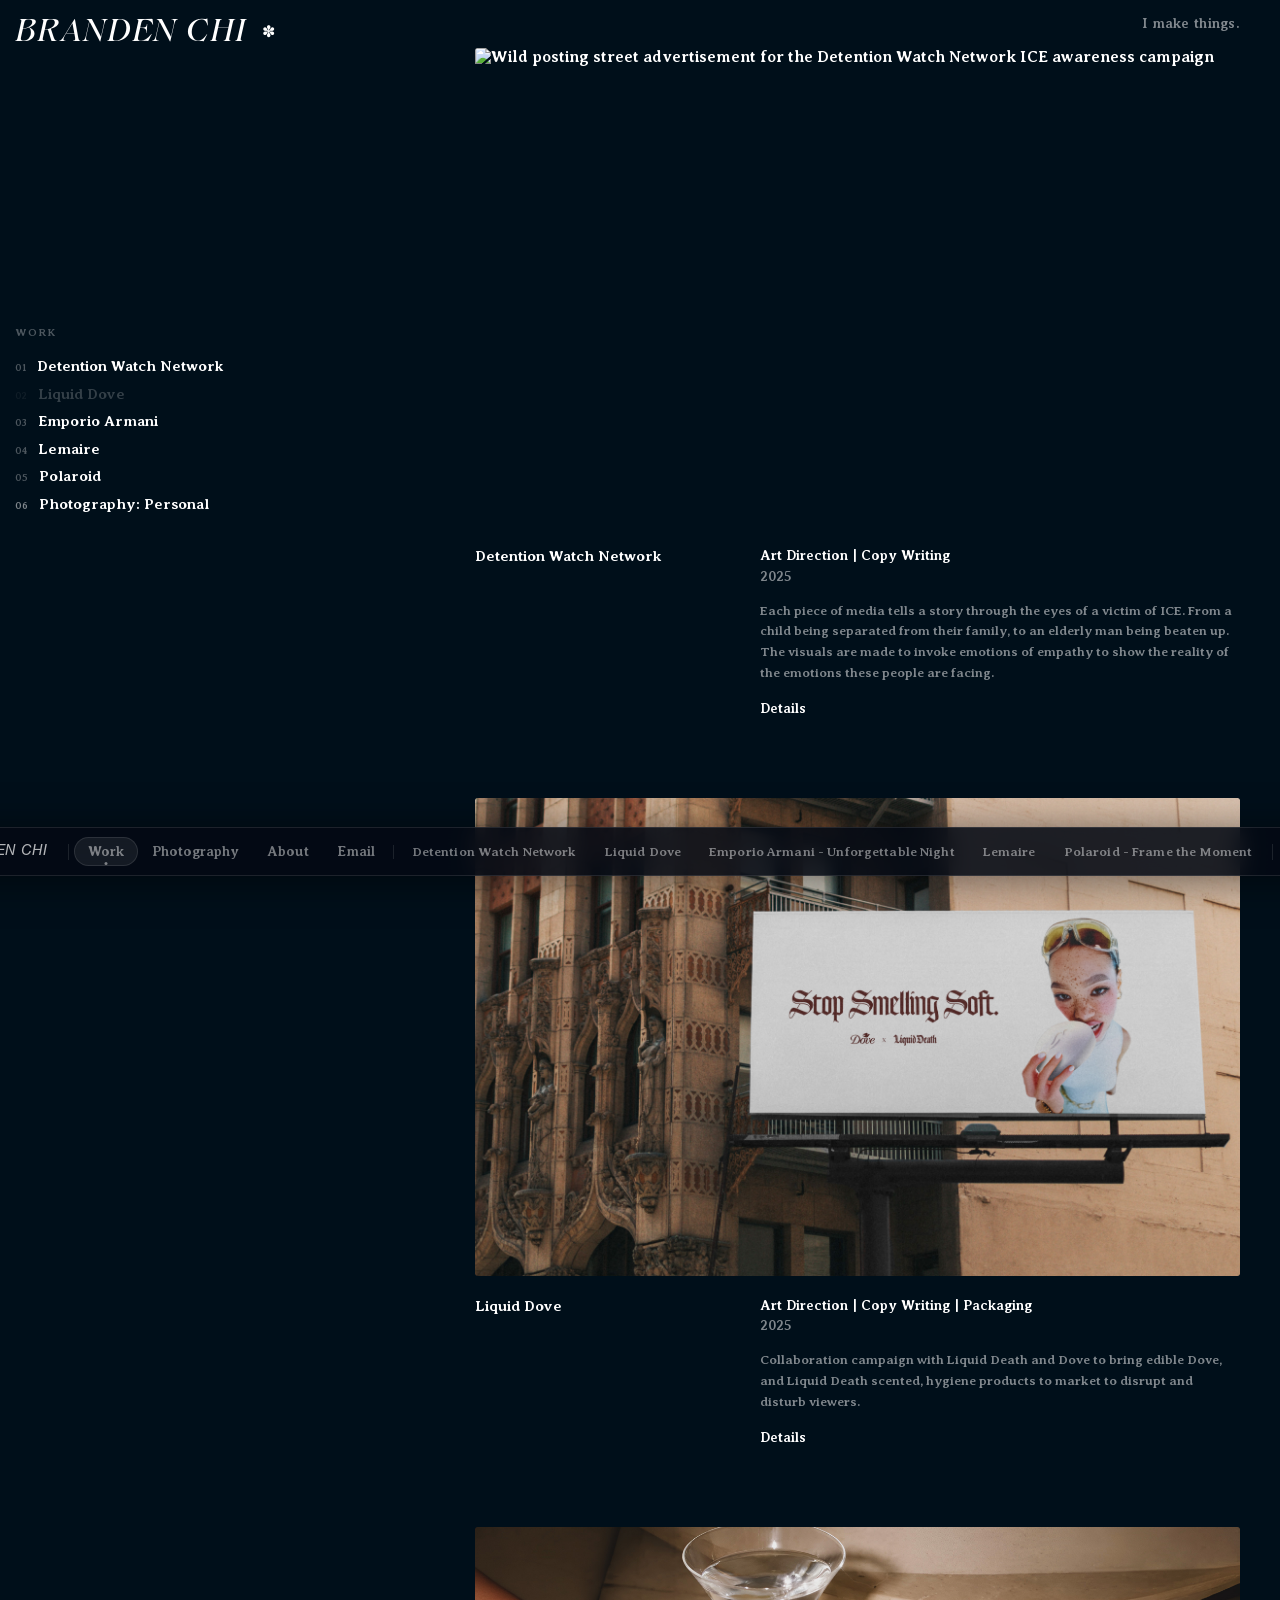
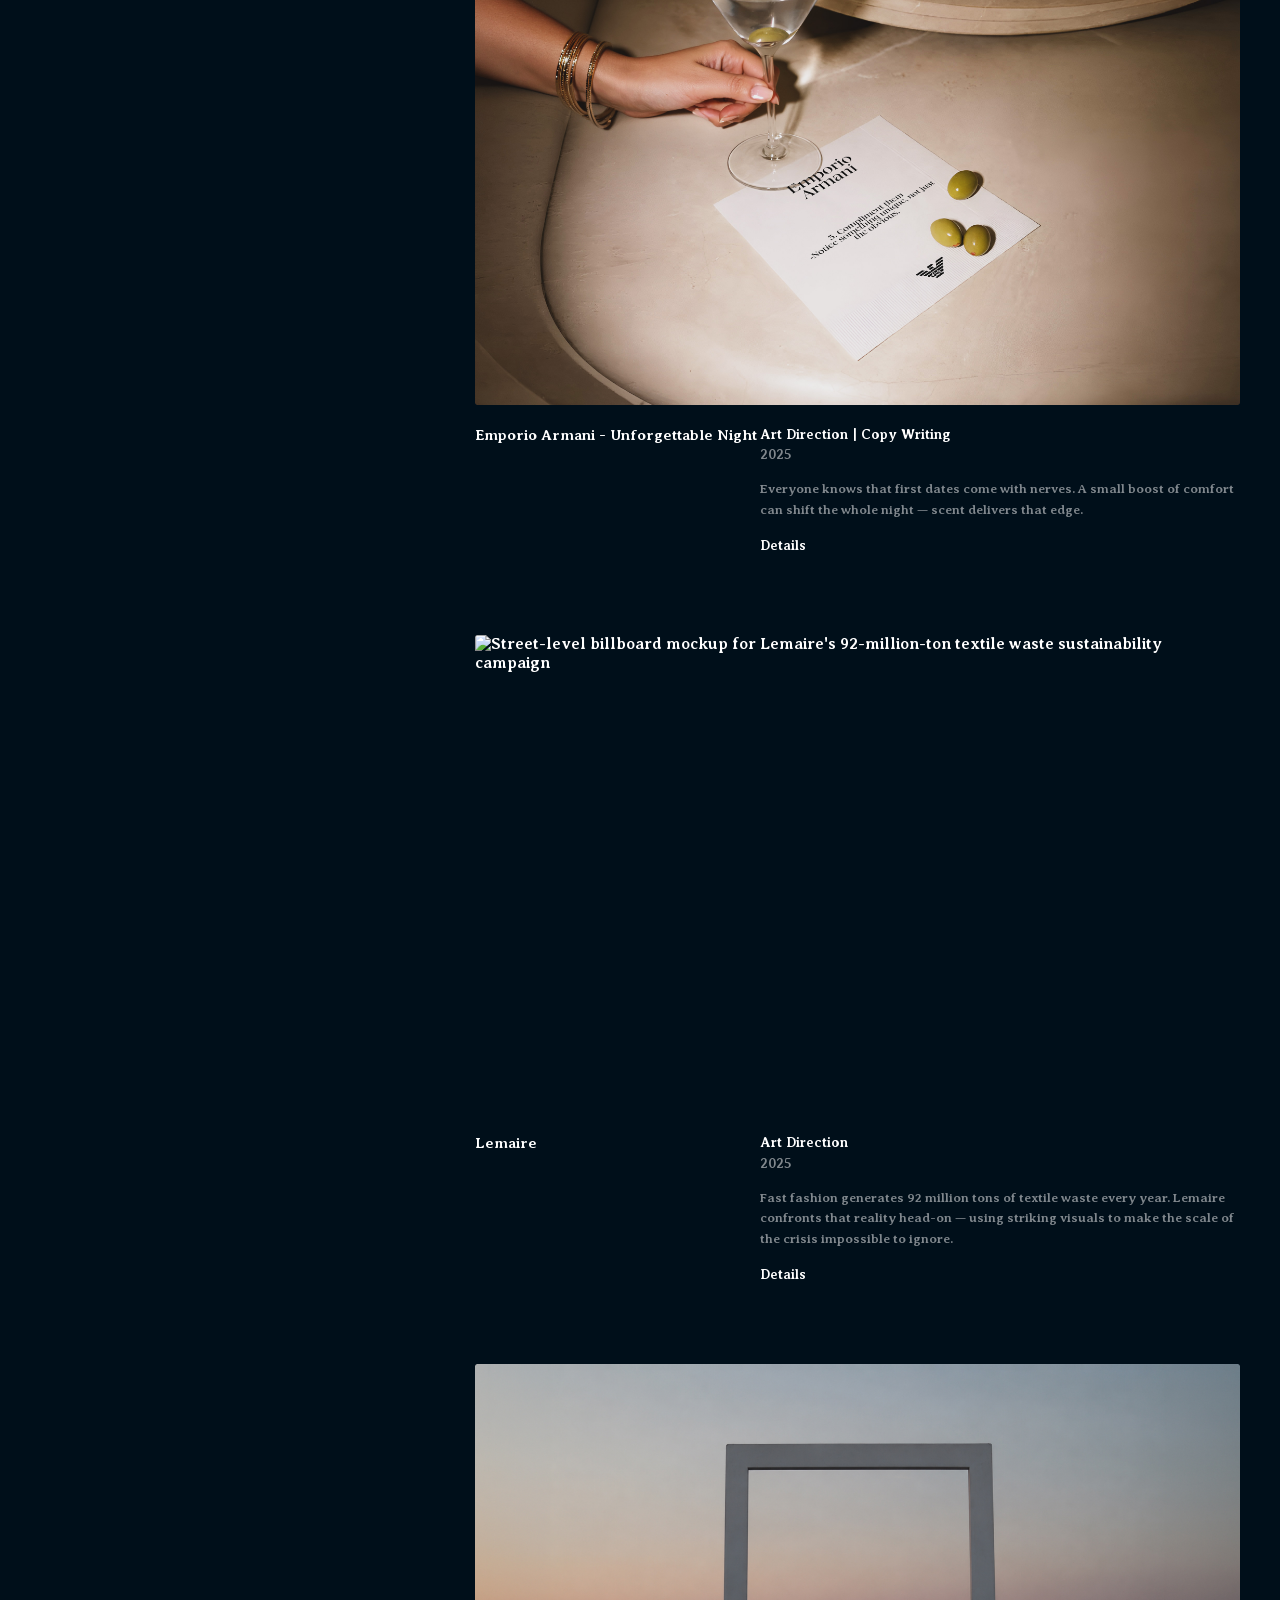
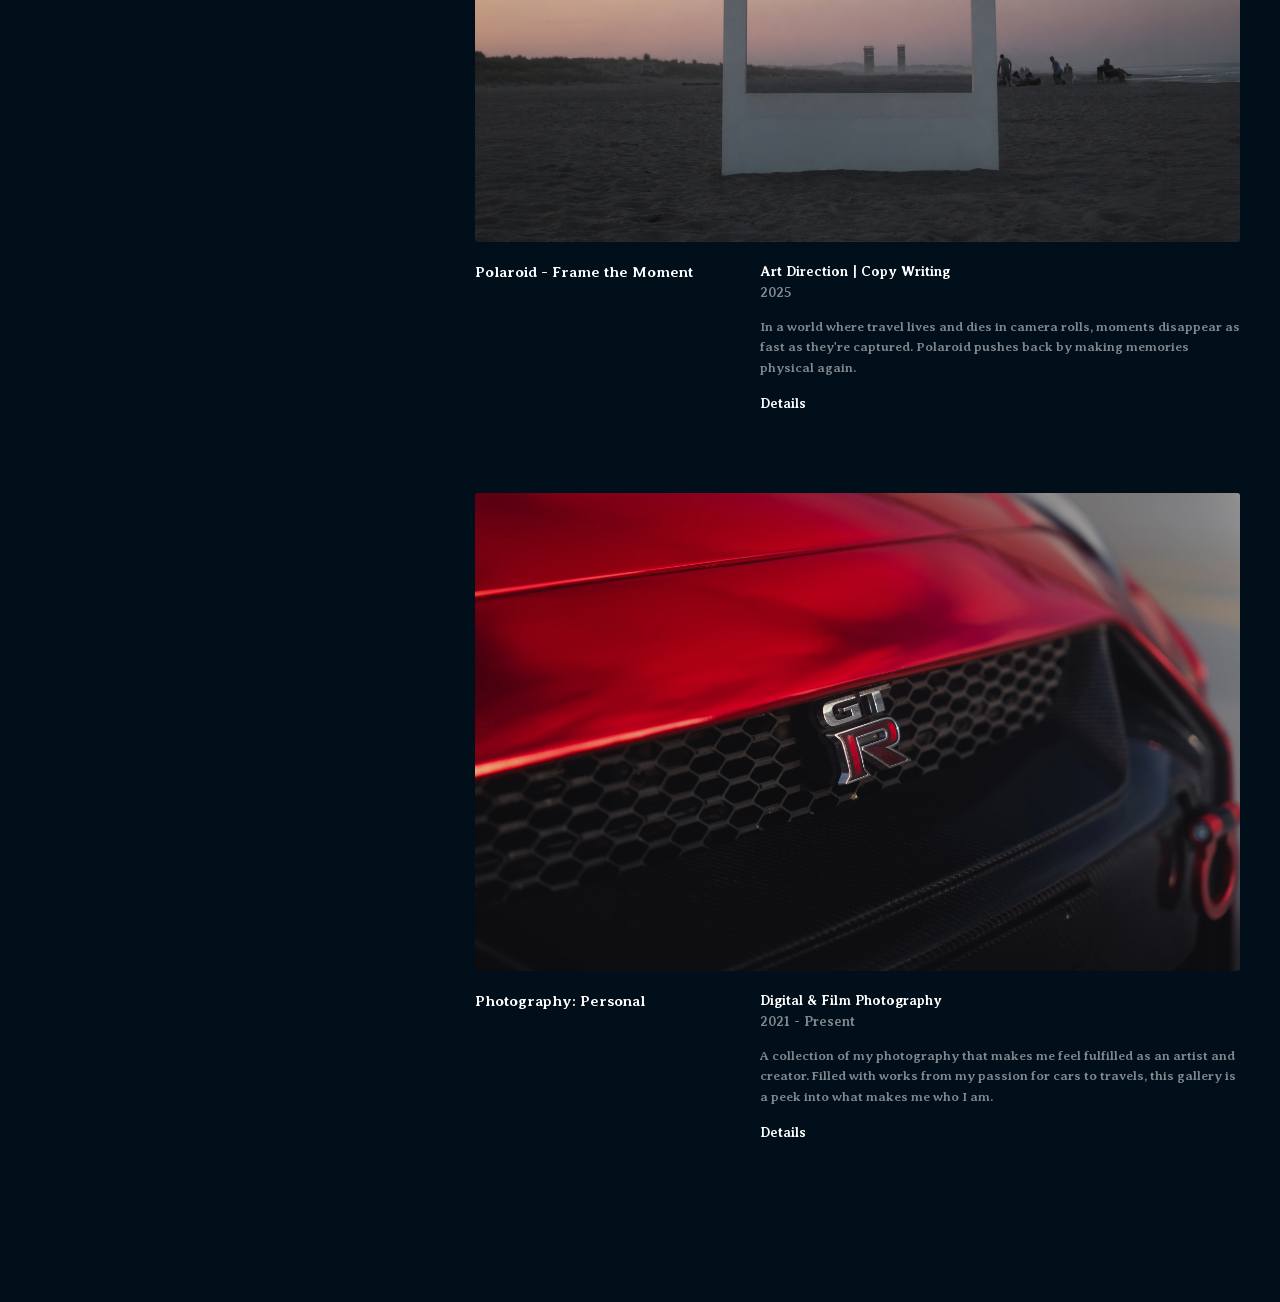
==== commit 6f18fee7: "Fix wordmark font/caps, taskbar size, preview only on projects, rm contact-nav, perf - Wordmark: NHG" ====
--- a/index.html
+++ b/index.html
@@ -107,13 +107,6 @@
         <ul class="project-list" id="collection-list"></ul>
       </nav>
 
-      <nav class="contact-nav">
-        <a href="mailto:branden.chi.07@gmail.com" class="sidebar-item">Email</a>
-        <a href="#" id="cv-link" class="sidebar-item">CV</a>
-        <a href="#" id="about-link" class="sidebar-item">About</a>
-        <a href="https://www.instagram.com/brand.en_/" target="_blank" rel="noopener" class="sidebar-item">Instagram <svg class="external-arrow" xmlns="http://www.w3.org/2000/svg" width="9" height="9" viewBox="0 0 9 9" fill="none" aria-hidden="true"><path d="M1 8L8 1M8 1H2M8 1V7" stroke="currentColor" stroke-width="1.2" stroke-linecap="round" stroke-linejoin="round"/></svg></a>
-        <a href="https://www.linkedin.com/in/branden-chi-360a06298" target="_blank" rel="noopener" class="sidebar-item">LinkedIn <svg class="external-arrow" xmlns="http://www.w3.org/2000/svg" width="9" height="9" viewBox="0 0 9 9" fill="none" aria-hidden="true"><path d="M1 8L8 1M8 1H2M8 1V7" stroke="currentColor" stroke-width="1.2" stroke-linecap="round" stroke-linejoin="round"/></svg></a>
-      </nav>
 
       <!-- Mobile Spinner -->
       <svg class="mobile-spinner scroll-motif" id="mobile-scroll-motif" xmlns="http://www.w3.org/2000/svg" viewBox="0 0 100 100" width="18" height="18">
--- a/css/styles.css
+++ b/css/styles.css
@@ -320,22 +320,6 @@
   opacity: 0.7;
 }
 
-.contact-nav {
-  margin-bottom: 15px;
-  display: flex;
-  flex-direction: column;
-  gap: 4px;
-}
-
-.contact-nav a {
-  font-size: 15px;
-  line-height: 1.6;
-  transition: opacity 0.2s ease;
-}
-
-.contact-nav a:hover {
-  opacity: 0.6;
-}
 
 .external-arrow {
   display: inline-block;
@@ -918,6 +902,8 @@
   aspect-ratio: 1;
   cursor: pointer;
   overflow: hidden;
+  content-visibility: auto;
+  contain-intrinsic-size: 1px 300px;
 }
 
 .photo-grid-item img {
@@ -2995,9 +2981,9 @@
 .footer-preview {
   --preview-x: 0px;
   width: 280px;
-  background: rgba(4, 10, 20, 0.92);
-  backdrop-filter: blur(28px) saturate(1.4);
-  -webkit-backdrop-filter: blur(28px) saturate(1.4);
+  background: rgba(4, 10, 20, 0.94);
+  backdrop-filter: blur(12px);
+  -webkit-backdrop-filter: blur(12px);
   border: 0.5px solid rgba(255, 255, 255, 0.14);
   border-radius: 14px;
   overflow: hidden;
@@ -3057,25 +3043,26 @@
   pointer-events: all;
   display: flex;
   align-items: center;
-  background: rgba(4, 10, 20, 0.82);
-  backdrop-filter: blur(24px) saturate(1.4);
-  -webkit-backdrop-filter: blur(24px) saturate(1.4);
+  background: rgba(4, 10, 20, 0.88);
+  backdrop-filter: blur(12px);
+  -webkit-backdrop-filter: blur(12px);
   border: 0.5px solid rgba(255, 255, 255, 0.1);
   border-radius: 100px;
-  padding: 5px 6px;
+  padding: 7px 8px;
   box-shadow: 0 4px 40px rgba(0, 0, 0, 0.5);
 }
 
 .footer-wordmark {
   font-family: 'NHGText', var(--font-body);
-  font-size: 13px;
+  font-size: 14px;
   font-style: italic;
-  letter-spacing: 0.01em;
+  text-transform: uppercase;
+  letter-spacing: 0.06em;
   color: rgba(255, 255, 255, 0.7);
   text-decoration: none;
   white-space: nowrap;
   transition: color 0.2s;
-  padding: 7px 16px;
+  padding: 8px 18px;
 }
 
 .footer-wordmark:hover {
@@ -3100,11 +3087,11 @@
 
 .footer-nav-item {
   font-family: var(--font-body);
-  font-size: 13px;
+  font-size: 14px;
   color: rgba(255, 255, 255, 0.45);
   background: none;
   border: none;
-  padding: 7px 12px;
+  padding: 8px 14px;
   cursor: pointer;
   position: relative;
   z-index: 1;
@@ -3140,7 +3127,7 @@
 }
 
 .footer-proj-item {
-  font-size: 12px;
+  font-size: 13px;
   letter-spacing: 0.01em;
 }
 
@@ -3162,10 +3149,10 @@
 
 .footer-clock {
   font-family: var(--font-body);
-  font-size: 12px;
+  font-size: 13px;
   color: rgba(255, 255, 255, 0.28);
   white-space: nowrap;
-  padding: 7px 16px;
+  padding: 8px 16px;
 }
 
 /* Mobile */
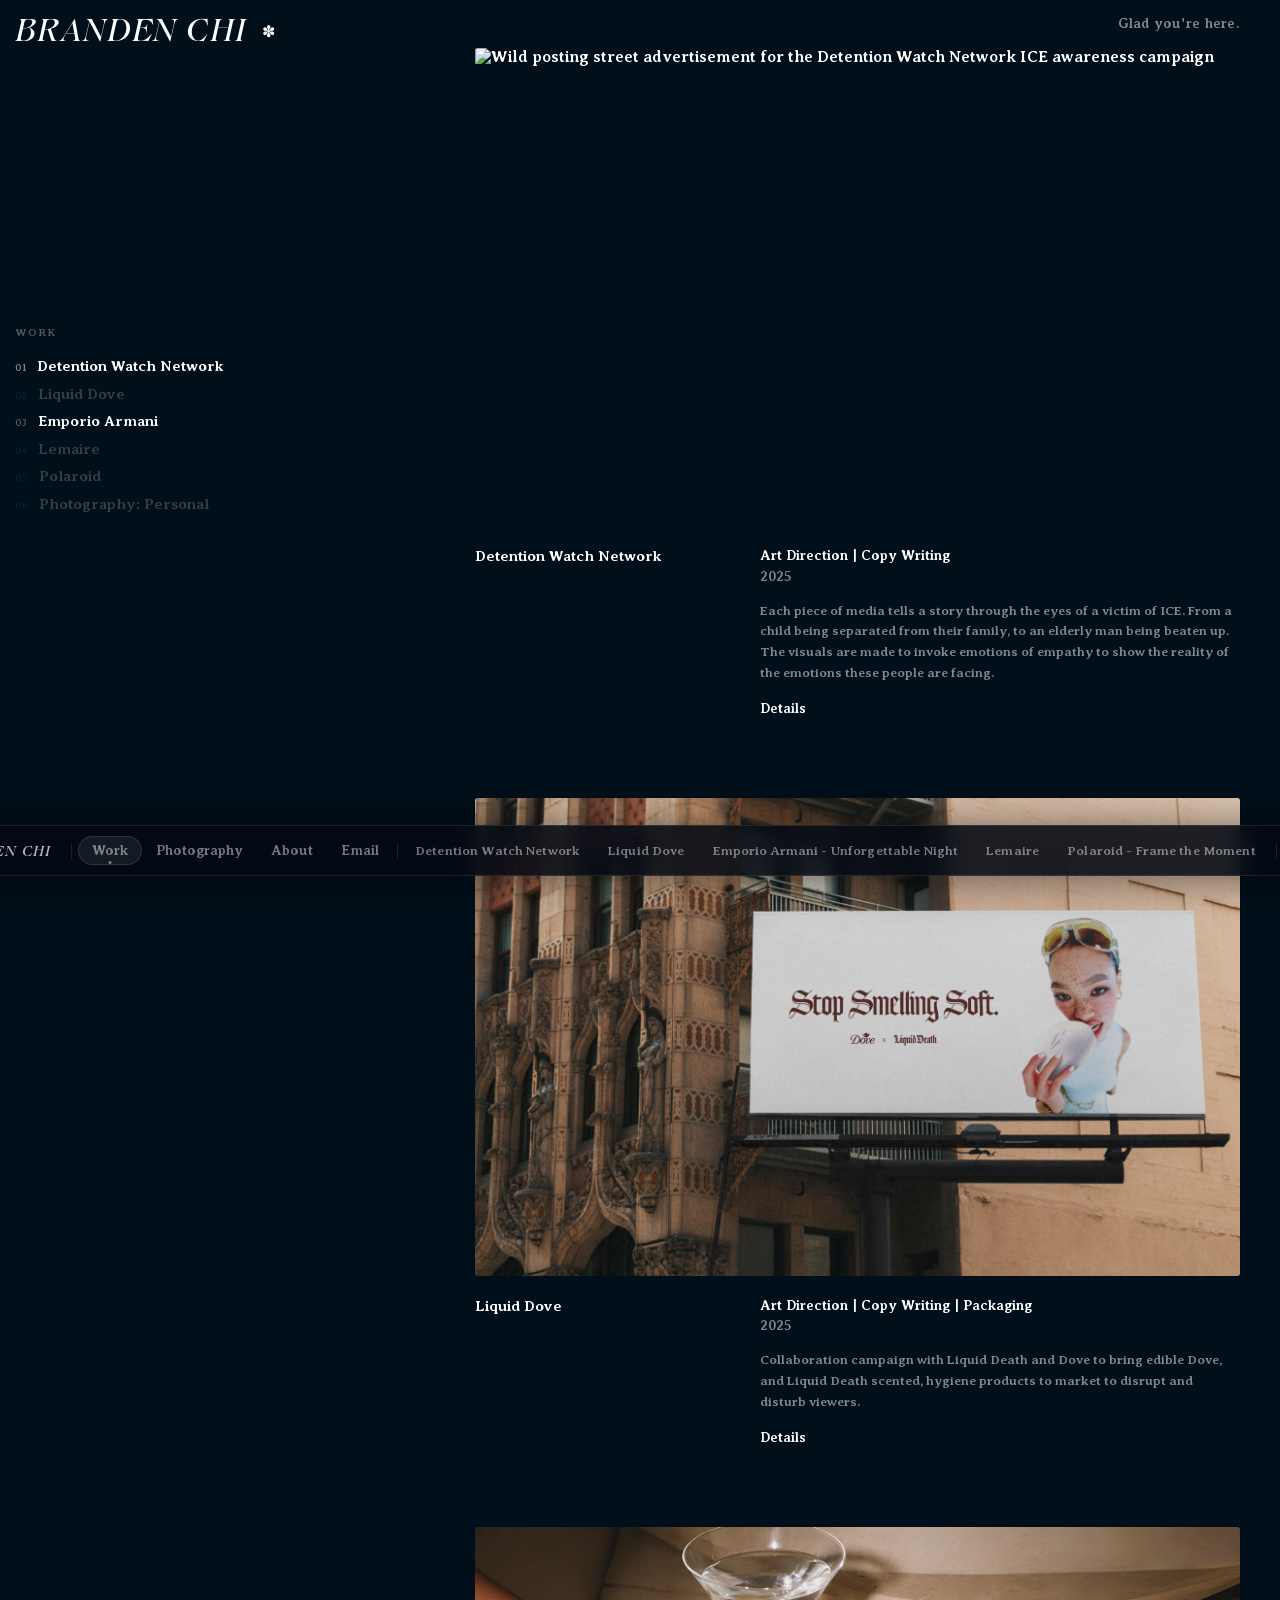
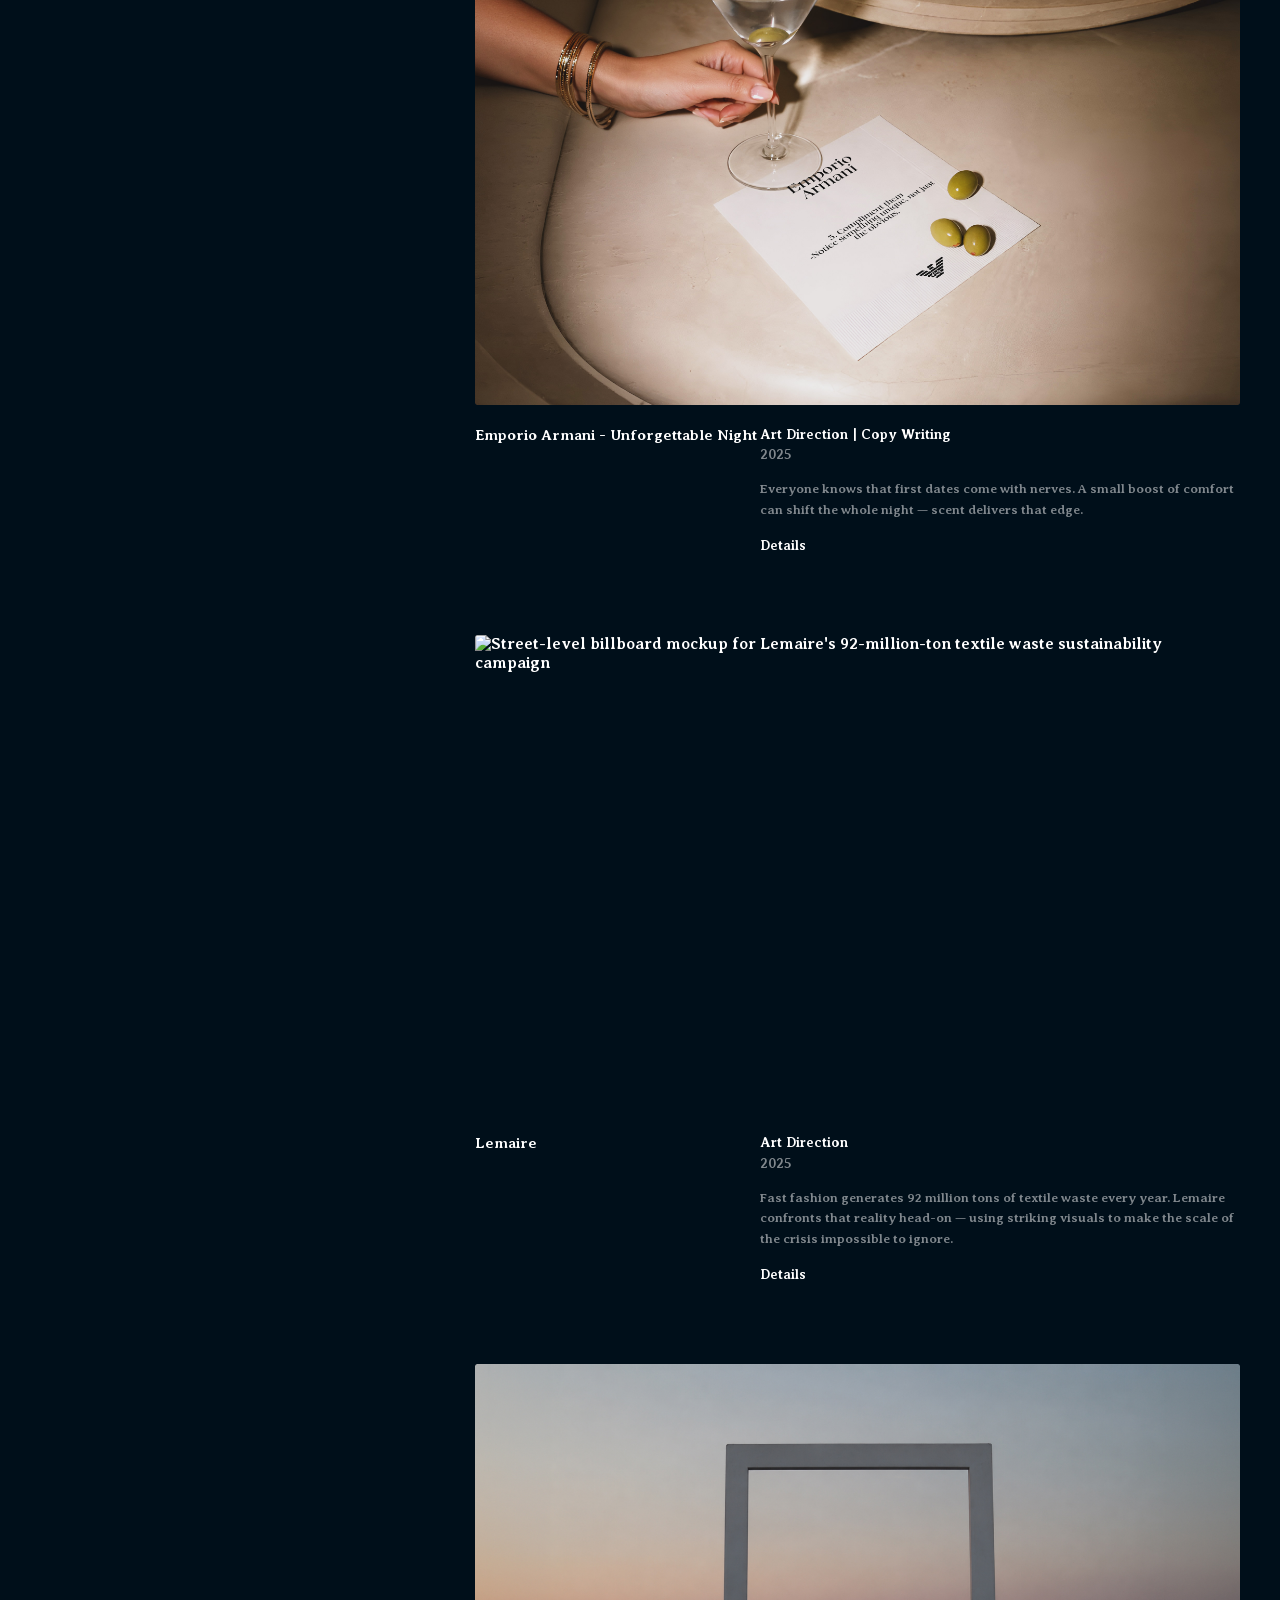
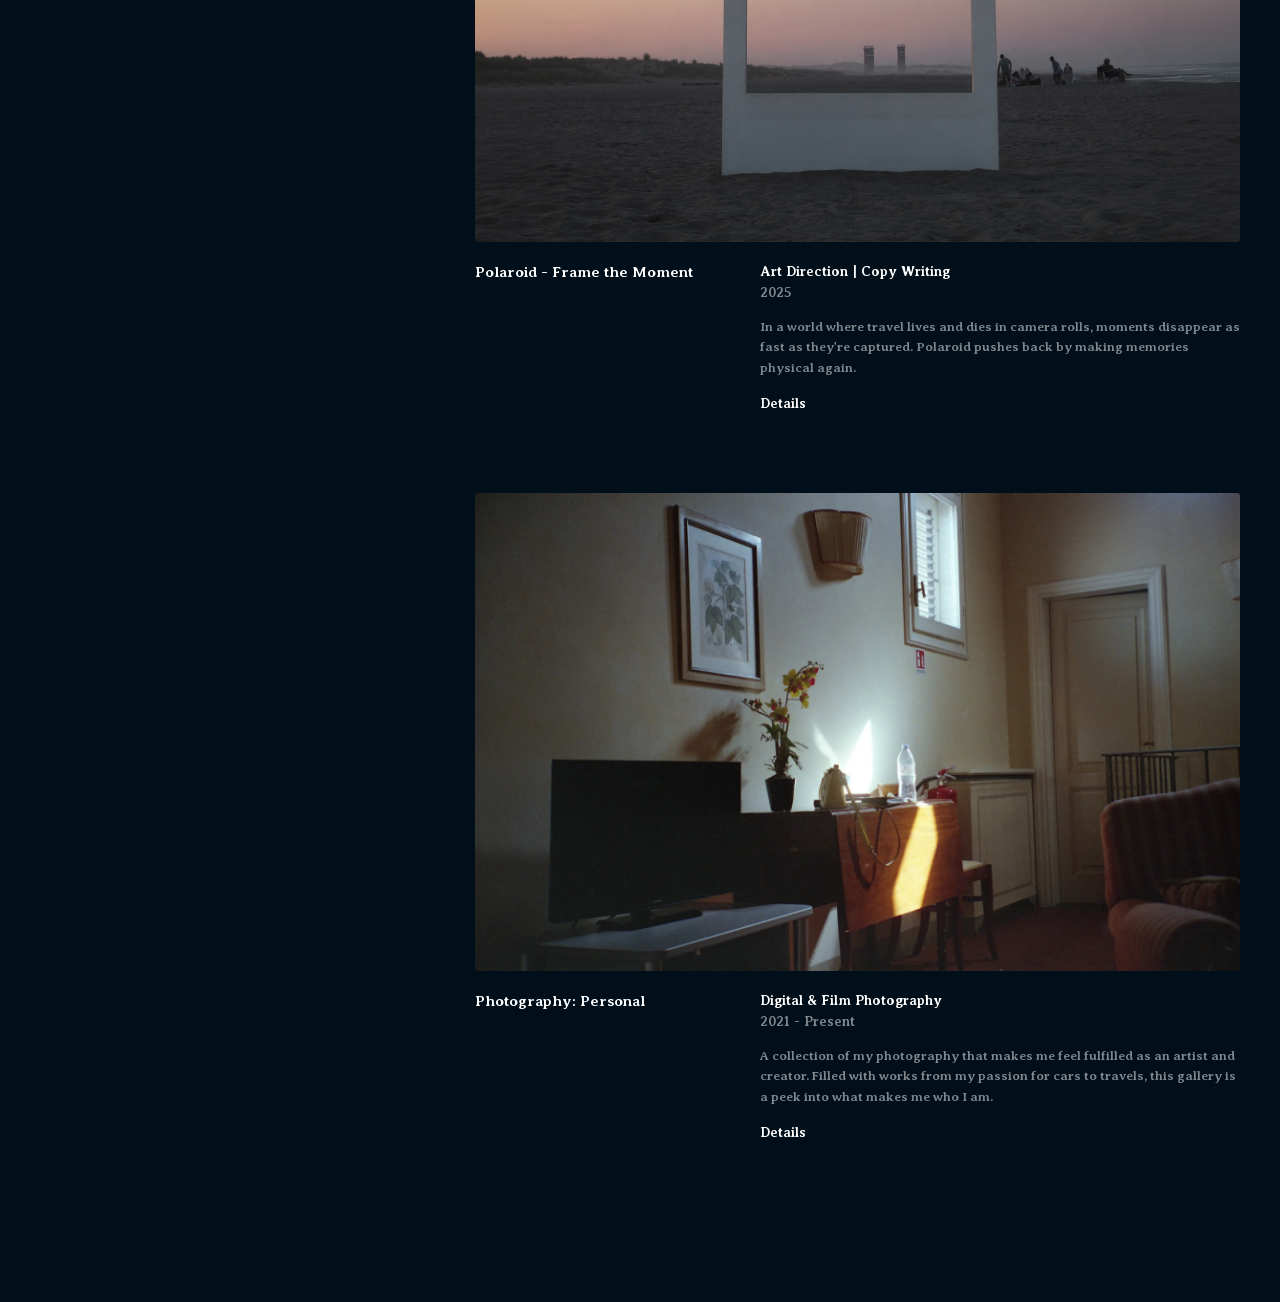
==== commit 4b97cc7c: "Fix photo top bar centering, quip text, scroll clearance, cursor on next-project - photo-top-name an" ====
--- a/index.html
+++ b/index.html
@@ -409,7 +409,7 @@
         </div>
         <div class="photo-top-bar" id="photo-top-bar">
           <a href="#" class="photo-top-name" id="photo-home-link">BRANDEN CHI <svg class="scroll-motif" xmlns="http://www.w3.org/2000/svg" viewBox="0 0 100 100" width="14" height="14"><text x="50" y="58" text-anchor="middle" dominant-baseline="central" font-size="90" fill="#fff" font-style="normal" font-family="serif">✽</text></svg></a>
-          <span class="photo-top-quip">yes i shoot film, please ask me about it</span>
+          <span class="photo-top-quip">everybody look at me i shoot 35mm!</span>
         </div>
         <div class="photo-filters" id="photo-filters">
           <button class="photo-filter active" data-filter="all">All</button>
--- a/css/styles.css
+++ b/css/styles.css
@@ -9,6 +9,14 @@
 @font-face {
   font-family: 'NHGText';
   src: url('../assets/fonts/neuehaasgrottextround-56italic-trial.woff') format('woff');
+  font-weight: 400;
+  font-style: italic;
+  font-display: block;
+}
+
+@font-face {
+  font-family: 'FansanItalic';
+  src: url('../assets/fonts/Fansan-Italic-iF666bfc3729305.otf') format('opentype');
   font-weight: 400;
   font-style: italic;
   font-display: block;
@@ -1071,10 +1079,11 @@
 
 .photo-top-name {
   font-family: var(--font-display);
-  font-size: 15px;
+  font-size: 30px;
   font-weight: 300;
   font-style: italic;
   letter-spacing: 0.03em;
+  line-height: 1;
   color: rgba(255, 255, 255, 0.85);
   text-decoration: none;
   display: inline-flex;
@@ -1092,8 +1101,10 @@
   font-family: var(--font-body);
   font-size: 12px;
   font-style: italic;
+  line-height: 1;
   color: rgba(255, 255, 255, 0.28);
   letter-spacing: 0.02em;
+  align-self: center;
 }
 
 body.photo-active .sidebar {
@@ -2897,7 +2908,7 @@
 
 .project-next-footer {
   margin-top: 0;
-  padding: 60px 15px 60px 15px;
+  padding: 60px 15px 140px 15px;
   cursor: pointer;
 }
 
@@ -3053,7 +3064,7 @@
 }
 
 .footer-wordmark {
-  font-family: 'NHGText', var(--font-body);
+  font-family: 'FansanItalic', var(--font-body);
   font-size: 14px;
   font-style: italic;
   text-transform: uppercase;
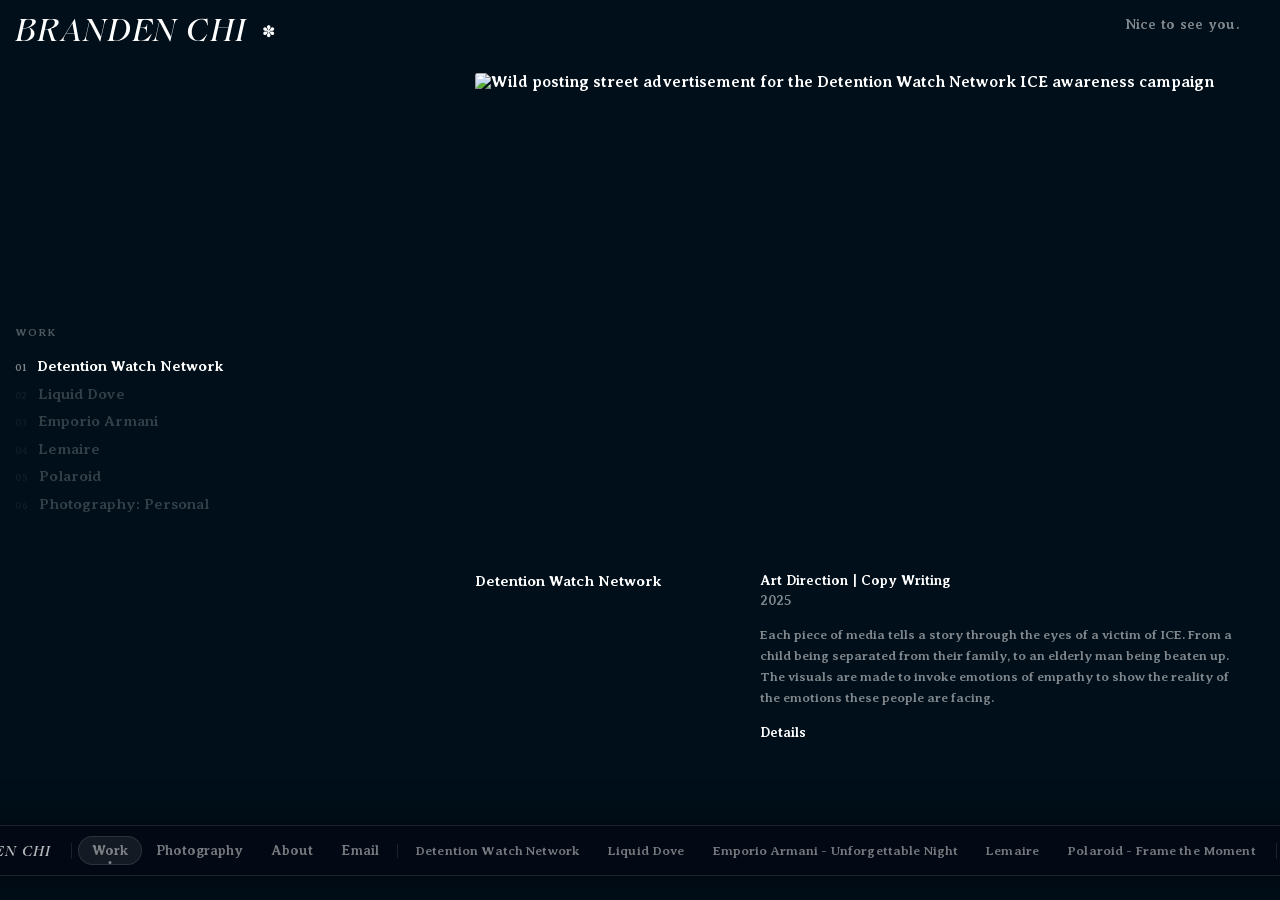
==== commit 177db45b: "Convert home screen from vertical to horizontal scroll Each project card now fills the full content " ====
--- a/index.html
+++ b/index.html
@@ -134,6 +134,7 @@
 
         <h1 id="page-h1" class="sr-only">Branden Chi — Art Director, New York City</h1>
 
+        <div class="index-scroll-area" id="index-scroll-area">
         <div class="projects-feed">
 
           <article class="project-card" data-index="0">
@@ -228,6 +229,7 @@
 
 
         </div>
+        </div><!-- /index-scroll-area -->
       </section>
 
       <!-- Detail View -->
--- a/css/styles.css
+++ b/css/styles.css
@@ -410,14 +410,48 @@
 
 /* ==================== INDEX VIEW ==================== */
 
+#index-view {
+  height: 100%;
+  overflow: hidden;
+  position: relative;
+}
+
+body.index-active .content {
+  padding: 0;
+  min-height: unset;
+  height: 100vh;
+  overflow: hidden;
+}
+
+.content-top-bar {
+  position: absolute;
+  top: 15px;
+  right: 40px;
+  z-index: 10;
+  pointer-events: none;
+}
+
+.index-scroll-area {
+  height: 100%;
+  overflow-x: scroll;
+  overflow-y: hidden;
+  scroll-snap-type: x mandatory;
+  scrollbar-width: none;
+  -ms-overflow-style: none;
+}
+
+.index-scroll-area::-webkit-scrollbar {
+  display: none;
+}
+
+.projects-feed {
+  display: flex;
+  flex-direction: row;
+  height: 100%;
+}
+
 #detail-view {
   display: none;
-}
-
-.content-top-bar {
-  display: flex;
-  justify-content: flex-end;
-  margin-bottom: 16px;
 }
 
 .scroll-motif {
@@ -439,13 +473,23 @@
 /* ==================== PROJECT CARDS ==================== */
 
 .project-card {
-  margin-bottom: 80px;
+  flex: 0 0 100%;
+  width: 100%;
+  height: 100%;
+  scroll-snap-align: start;
+  display: flex;
+  flex-direction: column;
+  justify-content: center;
+  padding: 15px 40px 100px;
+  box-sizing: border-box;
+  overflow: hidden;
 }
 
 .thumbnail {
   width: 100%;
   border-radius: 2px;
   overflow: hidden;
+  max-height: 56vh;
 }
 
 .placeholder-img {
@@ -457,6 +501,7 @@
 
 .thumbnail img {
   width: 100%;
+  max-height: 56vh;
   aspect-ratio: 16 / 10;
   object-fit: cover;
   display: block;
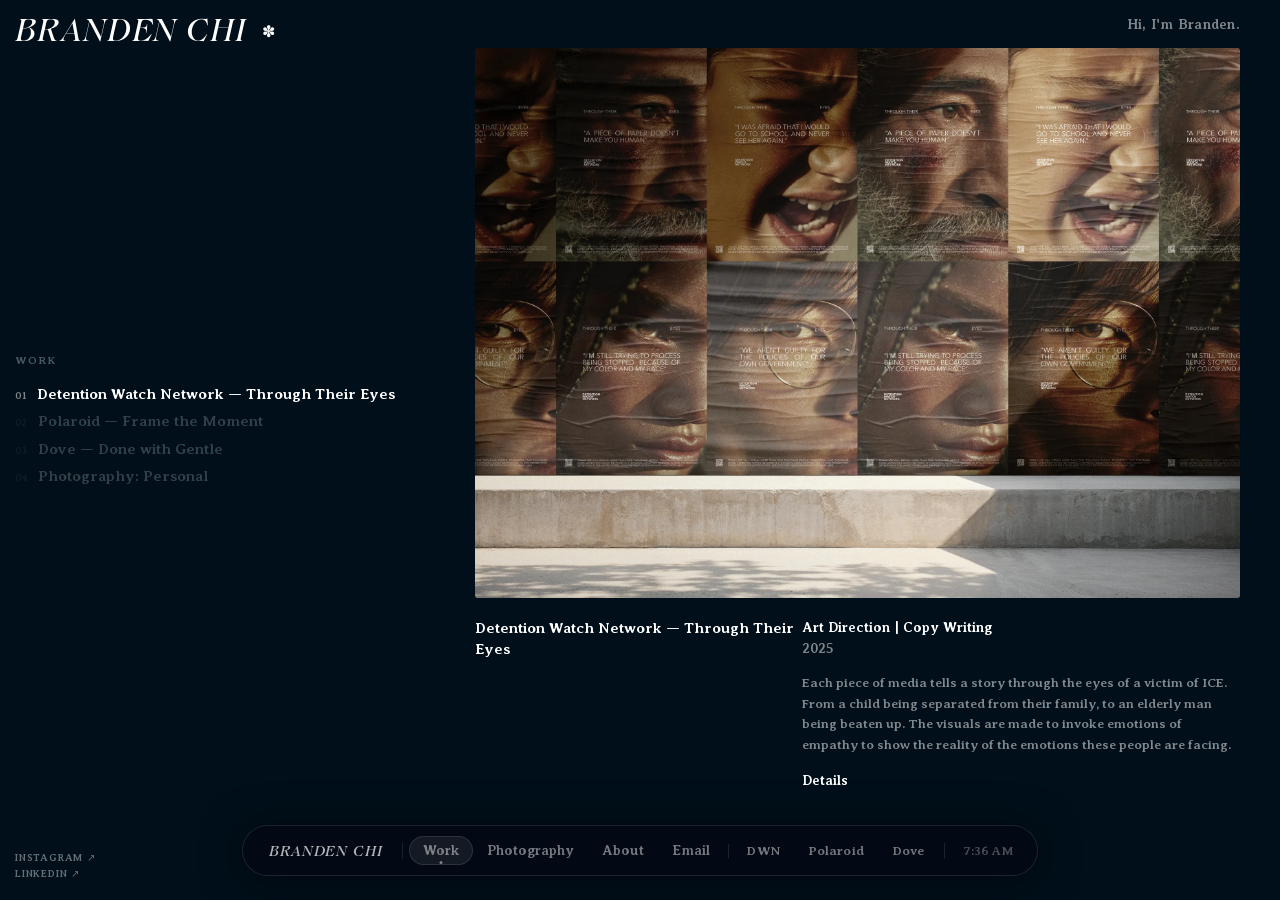
==== commit f864b0ca: "Portfolio refresh: new case studies, media, and performance fixes - Projects: DWN — Through Their Ey" ====
--- a/index.html
+++ b/index.html
@@ -15,13 +15,13 @@
   <meta property="og:title" content="Branden Chi — Art Director, New York City">
   <meta property="og:description" content="Portfolio of Branden Chi, a Korean American Art Director based in New York City, creating work in art direction, copy writing, and photography.">
   <meta property="og:url" content="https://brandenchi.com/">
-  <meta property="og:image" content="https://brandenchi.com/assets/Thumbnails/Branden Chi Detention Watch Network Wild Postings.jpg">
+  <meta property="og:image" content="https://brandenchi.com/assets/Thumbnails/Branden Chi Detention Watch Network Wall Mockup Share.jpg">
 
   <!-- Twitter Card -->
   <meta name="twitter:card" content="summary_large_image">
   <meta name="twitter:title" content="Branden Chi — Art Director, New York City">
   <meta name="twitter:description" content="Portfolio of Branden Chi, a Korean American Art Director based in New York City, creating work in art direction, copy writing, and photography.">
-  <meta name="twitter:image" content="https://brandenchi.com/assets/Thumbnails/Branden Chi Detention Watch Network Wild Postings.jpg">
+  <meta name="twitter:image" content="https://brandenchi.com/assets/Thumbnails/Branden Chi Detention Watch Network Wall Mockup Share.jpg">
 
   <!-- Google Search Console — replace value below after starting verification in GSC -->
   <meta name="google-site-verification" content="PASTE_YOUR_GSC_CODE_HERE">
@@ -48,8 +48,10 @@
   </script>
 
   <base href="/">
-  <link rel="icon" href="favicon.svg" type="image/svg+xml">
-  <link rel="icon" href="favicon.png" type="image/png">
+  <link rel="icon" href="/favicon.ico" sizes="48x48">
+  <link rel="icon" href="/favicon.svg" type="image/svg+xml">
+  <link rel="icon" href="/favicon-192.png" type="image/png" sizes="192x192">
+  <link rel="apple-touch-icon" href="/apple-touch-icon.png">
   <link rel="preload" href="assets/fonts/Fansan-Display-Medium-iF666bfc3717abf.woff" as="font" type="font/woff" crossorigin>
   <link rel="preload" href="assets/fonts/Fansan-Display-Light-Italic-iF666bfc371353e.woff" as="font" type="font/woff" crossorigin>
   <link rel="stylesheet" href="css/styles.css">
@@ -93,12 +95,10 @@
       <nav class="work-nav" id="work-nav" aria-label="Work">
         <span class="work-label sidebar-item">Work</span>
         <ul class="project-list" id="project-list">
-          <li class="sidebar-item"><a href="#" data-project="0"><span class="proj-num">01</span>Detention Watch Network</a></li>
-          <li class="sidebar-item"><a href="#" data-project="1"><span class="proj-num">02</span>Liquid Dove</a></li>
-          <li class="sidebar-item"><a href="#" data-project="2"><span class="proj-num">03</span>Emporio Armani</a></li>
-          <li class="sidebar-item"><a href="#" data-project="3"><span class="proj-num">04</span>Lemaire</a></li>
-          <li class="sidebar-item"><a href="#" data-project="4"><span class="proj-num">05</span>Polaroid</a></li>
-          <li class="sidebar-item"><a href="#" data-project="5"><span class="proj-num">06</span>Photography: Personal</a></li>
+          <li class="sidebar-item"><a href="#" data-project="0"><span class="proj-num">01</span>Detention Watch Network — Through Their Eyes</a></li>
+          <li class="sidebar-item"><a href="#" data-project="1"><span class="proj-num">02</span>Polaroid — Frame the Moment</a></li>
+          <li class="sidebar-item"><a href="#" data-project="2"><span class="proj-num">03</span>Dove — Done with Gentle</a></li>
+          <li class="sidebar-item"><a href="#" data-project="3"><span class="proj-num">04</span>Photography: Personal</a></li>
         </ul>
       </nav>
 
@@ -107,6 +107,11 @@
         <ul class="project-list" id="collection-list"></ul>
       </nav>
 
+
+      <nav class="sidebar-socials" aria-label="Social links">
+        <a href="https://www.instagram.com/brand.en_/" target="_blank" rel="noopener" class="sidebar-social-link sidebar-item">INSTAGRAM ↗</a>
+        <a href="https://www.linkedin.com/in/branden-chi-360a06298" target="_blank" rel="noopener" class="sidebar-social-link sidebar-item">LINKEDIN ↗</a>
+      </nav>
 
       <!-- Mobile Spinner -->
       <svg class="mobile-spinner scroll-motif" id="mobile-scroll-motif" xmlns="http://www.w3.org/2000/svg" viewBox="0 0 100 100" width="18" height="18">
@@ -139,10 +144,10 @@
 
           <article class="project-card" data-index="0">
             <div class="thumbnail">
-              <img src="assets/Thumbnails/Branden Chi Detention Watch Network Wild Posting.gif" alt="Wild posting street advertisement for the Detention Watch Network ICE awareness campaign" onerror="this.onerror=null;this.src='assets/Thumbnails/Branden Chi Detention Watch Network Wild Postings.jpg'">
+              <img src="assets/Detention Watch Network Web Photos/Branden Chi Detention Watch Network Wall Mockup.webp" alt="Wall of Through Their Eyes wild posting posters for the Detention Watch Network campaign" decoding="async">
             </div>
             <div class="card-info">
-              <h2 class="card-title">Detention Watch Network</h2>
+              <h2 class="card-title">Detention Watch Network — Through Their Eyes</h2>
               <div class="card-meta">
                 <div class="card-category">Art Direction | Copy Writing</div>
                 <div class="card-year">2025</div>
@@ -154,65 +159,35 @@
 
           <article class="project-card" data-index="1">
             <div class="thumbnail">
-              <img src="assets/Thumbnails/Branden Chi Liquid Dove Rage Bait Ad Mockup.jpg" alt="Rage bait billboard mockup for Liquid Dove, a Liquid Death and Dove collaboration campaign" loading="lazy">
+              <img src="assets/Polaroid/Branden Chi Polaroid Frame the Moment Park.webp" alt="Polaroid frame installation in a park — Polaroid Frame the Moment guerrilla campaign" decoding="async">
             </div>
             <div class="card-info">
-              <h2 class="card-title">Liquid Dove</h2>
-              <div class="card-meta">
-                <div class="card-category">Art Direction | Copy Writing | Packaging</div>
-                <div class="card-year">2025</div>
-                <p class="card-description">Collaboration campaign with Liquid Death and Dove to bring edible Dove, and Liquid Death scented, Hygiene products to market to disrupt and disturb viewers.</p>
-                <a href="#" class="details-link" data-project="1">Details <span class="nav-arrow"></span></a>
-              </div>
-            </div>
-          </article>
-
-          <article class="project-card" data-index="2">
-            <div class="thumbnail">
-              <img src="assets/Thumbnails/Branden Chi Emporio Armani.gif" alt="Cocktail napkin and martini at a restaurant table for the Emporio Armani Unforgettable Night fragrance campaign" onerror="this.onerror=null;this.src='assets/Thumbnails/Branden Chi Emporio Armani Table.jpg'" loading="lazy">
-            </div>
-            <div class="card-info">
-              <h2 class="card-title">Emporio Armani - Unforgettable Night</h2>
-              <div class="card-meta">
-                <div class="card-category">Art Direction | Copy Writing</div>
-                <div class="card-year">2025</div>
-                <p class="card-description">Everyone knows that First dates comes with nerves. A small boost of comfort can shift the whole night–Scent delivers that edge.</p>
-                <a href="#" class="details-link" data-project="2">Details <span class="nav-arrow"></span></a>
-              </div>
-            </div>
-          </article>
-
-          <article class="project-card" data-index="3">
-            <div class="thumbnail">
-              <img src="assets/Thumbnails/Branden Chi Lemaire Street Billboard Mockup.jpg" alt="Street-level billboard mockup for Lemaire's 92-million-ton textile waste sustainability campaign" loading="lazy">
-            </div>
-            <div class="card-info">
-              <h2 class="card-title">Lemaire</h2>
-              <div class="card-meta">
-                <div class="card-category">Art Direction</div>
-                <div class="card-year">2025</div>
-                <p class="card-description">Fast fashion generates 92 million tons of textile waste every year. Lemaire confronts that reality head-on — using striking visuals to make the scale of the crisis impossible to ignore.</p>
-                <a href="#" class="details-link" data-project="3">Details <span class="nav-arrow"></span></a>
-              </div>
-            </div>
-          </article>
-
-          <article class="project-card" data-index="4">
-            <div class="thumbnail">
-              <img src="assets/Polaroid/Polaroid at the beach.jpg" alt="Beach scene viewed through a Polaroid frame — Polaroid Frame the Moment guerrilla campaign" loading="lazy">
-            </div>
-            <div class="card-info">
-              <h2 class="card-title">Polaroid - Frame the Moment</h2>
+              <h2 class="card-title">Polaroid — Frame the Moment</h2>
               <div class="card-meta">
                 <div class="card-category">Art Direction | Copy Writing</div>
                 <div class="card-year">2025</div>
                 <p class="card-description">In a world where travel lives and dies in camera rolls, moments disappear as fast as they’re captured. Polaroid pushes back by making memories physical again.</p>
-                <a href="#" class="details-link" data-project="4">Details <span class="nav-arrow"></span></a>
+                <a href="#" class="details-link" data-project="1">Details <span class="nav-arrow"></span></a>
               </div>
             </div>
           </article>
 
-          <article class="project-card" data-index="5">
+          <article class="project-card" data-index="2">
+            <div class="thumbnail">
+              <img src="assets/Dove/Branden Chi Dove Guy Biting Soap.webp" alt="Close-up of a man in silver sunglasses and rings biting into a bar of Dove — Dove, Done with Gentle" decoding="async">
+            </div>
+            <div class="card-info">
+              <h2 class="card-title">Dove — Done with Gentle</h2>
+              <div class="card-meta">
+                <div class="card-category">Art Direction | Concept | Copywriting</div>
+                <div class="card-year">2025</div>
+                <p class="card-description">The softest brand on the shelf stops playing nice, in a city that never did.</p>
+                <a href="#" class="details-link" data-project="2">Details <span class="nav-arrow"></span></a>
+              </div>
+            </div>
+          </article>
+
+          <article class="project-card" data-index="3">
             <div class="thumbnail">
               <div class="placeholder-img" style="background: linear-gradient(135deg, #0a1a2e, #1b2d4e, #0a0f1e);"></div>
             </div>
@@ -222,7 +197,7 @@
                 <div class="card-category">Digital & Film Photography</div>
                 <div class="card-year">2021 - Present</div>
                 <p class="card-description">A collection of my photography that makes me feel fulfilled as an artist and creator. Filled with works from my passion for cars to travels, this gallery is a peek into what makes me who I am</p>
-                <a href="#" class="details-link" data-project="5">Details <span class="nav-arrow"></span></a>
+                <a href="#" class="details-link" data-project="3">Details <span class="nav-arrow"></span></a>
               </div>
             </div>
           </article>
@@ -330,6 +305,18 @@
               <div class="cv-entry-detail">August, 2024 - Present</div>
             </div>
             <div class="cv-entry">
+              <div class="cv-entry-title">University of Washington Rome Center</div>
+              <div class="cv-entry-detail">Graphic Design</div>
+              <div class="cv-entry-detail">Rome, Italy</div>
+              <div class="cv-entry-detail">Spring, 2026</div>
+            </div>
+            <div class="cv-entry">
+              <div class="cv-entry-title">ISIA Roma Design</div>
+              <div class="cv-entry-detail">Graphic Design</div>
+              <div class="cv-entry-detail">Rome, Italy</div>
+              <div class="cv-entry-detail">Spring, 2026</div>
+            </div>
+            <div class="cv-entry">
               <div class="cv-entry-title">Adobe Photoshop Certification</div>
               <div class="cv-entry-detail">Adobe Suite</div>
             </div>
@@ -345,10 +332,21 @@
         <div class="cv-section">
           <div class="cv-section-label">Employment</div>
           <div class="cv-section-content">
-            <div class="cv-entry">
-              <div class="cv-entry-title">SOCIAL MEDIA INTERN</div>
-              <div class="cv-entry-detail">Mucca Design (New York, NY)</div>
-              <div class="cv-entry-detail">May, 2026 - September, 2026</div>
+            <div class="cv-entry cv-entry-group">
+              <div class="cv-entry-title">MUCCA DESIGN</div>
+              <div class="cv-entry-detail">New York, NY · Remote</div>
+              <ul class="cv-roles">
+                <li class="cv-role">
+                  <div class="cv-role-title">SOCIAL MEDIA MANAGER</div>
+                  <div class="cv-entry-detail">Part-time</div>
+                  <div class="cv-entry-detail">September, 2026 - Present</div>
+                </li>
+                <li class="cv-role">
+                  <div class="cv-role-title">INTERN SOCIAL MEDIA MANAGER</div>
+                  <div class="cv-entry-detail">Internship</div>
+                  <div class="cv-entry-detail">May, 2026 - September, 2026</div>
+                </li>
+              </ul>
             </div>
             <div class="cv-entry">
               <div class="cv-entry-title">CONTRACT PHOTOGRAPHER AND DESIGNER</div>
@@ -405,13 +403,9 @@
 
       <!-- Photography Landing View -->
       <section id="photo-view">
-        <div class="detail-header">
-          <h1 class="detail-title">Photography: Personal</h1>
-          <a href="#" class="index-link" id="photo-index-link">Home <span class="up-arrow">↑</span></a>
-        </div>
         <div class="photo-top-bar" id="photo-top-bar">
-          <a href="#" class="photo-top-name" id="photo-home-link">BRANDEN CHI <svg class="scroll-motif" xmlns="http://www.w3.org/2000/svg" viewBox="0 0 100 100" width="14" height="14"><text x="50" y="58" text-anchor="middle" dominant-baseline="central" font-size="90" fill="#fff" font-style="normal" font-family="serif">✽</text></svg></a>
-          <span class="photo-top-quip">everybody look at me i shoot 35mm!</span>
+          <a href="#" class="photo-top-name" id="photo-home-link">BRANDEN CHI <svg class="scroll-motif" xmlns="http://www.w3.org/2000/svg" viewBox="0 0 100 100" width="18" height="18"><text x="50" y="58" text-anchor="middle" dominant-baseline="central" font-size="90" fill="#fff" font-style="normal" font-family="serif">✽</text></svg></a>
+          <span class="photo-top-quip" id="photo-top-quip">Everybody look at me i shoot 35mm!</span>
         </div>
         <div class="photo-filters" id="photo-filters">
           <button class="photo-filter active" data-filter="all">All</button>
@@ -451,7 +445,7 @@
       <!-- About View -->
       <section id="about-view">
         <div class="about-header">
-          <a href="#" class="index-link" id="about-index-link">Home <span class="up-arrow">↑</span></a>
+          <span class="greeting" id="about-greeting">Good day!</span>
         </div>
 
         <div class="about-scroll" id="about-scroll">
@@ -467,6 +461,18 @@
             <div class="about-scroll-indicator" id="about-scroll-indicator" aria-hidden="true">
               <span class="scroll-indicator-text">Scroll</span>
               <span class="scroll-indicator-arrow">↓</span>
+            </div>
+          </div>
+
+          <!-- Social Icons -->
+          <div class="about-panel about-social-panel">
+            <div class="about-social-icons">
+              <a href="https://www.instagram.com/brand.en_/" target="_blank" rel="noopener" class="about-social-icon" aria-label="Instagram">
+                <img src="assets/icons/instagram.png" alt="Instagram" width="36" height="36">
+              </a>
+              <a href="https://www.linkedin.com/in/branden-chi-360a06298" target="_blank" rel="noopener" class="about-social-icon" aria-label="LinkedIn">
+                <img src="assets/icons/linkedin.png" alt="LinkedIn" width="36" height="36">
+              </a>
             </div>
           </div>
 
@@ -504,6 +510,18 @@
                   <div class="cv-entry-detail">August, 2024 - Present</div>
                 </div>
                 <div class="cv-entry">
+                  <div class="cv-entry-title">University of Washington Rome Center</div>
+                  <div class="cv-entry-detail">Graphic Design</div>
+                  <div class="cv-entry-detail">Rome, Italy</div>
+                  <div class="cv-entry-detail">Spring, 2026</div>
+                </div>
+                <div class="cv-entry">
+                  <div class="cv-entry-title">ISIA Roma Design</div>
+                  <div class="cv-entry-detail">Graphic Design</div>
+                  <div class="cv-entry-detail">Rome, Italy</div>
+                  <div class="cv-entry-detail">Spring, 2026</div>
+                </div>
+                <div class="cv-entry">
                   <div class="cv-entry-title">Adobe Photoshop Certification</div>
                   <div class="cv-entry-detail">Adobe Suite</div>
                 </div>
@@ -519,10 +537,21 @@
             <div class="cv-section">
               <div class="cv-section-label">Employment</div>
               <div class="cv-section-content">
-                <div class="cv-entry">
-                  <div class="cv-entry-title">SOCIAL MEDIA INTERN</div>
-                  <div class="cv-entry-detail">Mucca Design (New York, NY)</div>
-                  <div class="cv-entry-detail">May, 2026 - September, 2026</div>
+                <div class="cv-entry cv-entry-group">
+                  <div class="cv-entry-title">MUCCA DESIGN</div>
+                  <div class="cv-entry-detail">New York, NY · Remote</div>
+                  <ul class="cv-roles">
+                    <li class="cv-role">
+                      <div class="cv-role-title">SOCIAL MEDIA MANAGER</div>
+                      <div class="cv-entry-detail">Part-time</div>
+                      <div class="cv-entry-detail">September, 2026 - Present</div>
+                    </li>
+                    <li class="cv-role">
+                      <div class="cv-role-title">INTERN SOCIAL MEDIA MANAGER</div>
+                      <div class="cv-entry-detail">Internship</div>
+                      <div class="cv-entry-detail">May, 2026 - September, 2026</div>
+                    </li>
+                  </ul>
                 </div>
                 <div class="cv-entry">
                   <div class="cv-entry-title">CONTRACT PHOTOGRAPHER AND DESIGNER</div>
@@ -592,14 +621,6 @@
     <div class="lightbox-frame" id="lightbox-frame"></div>
   </div>
 
-  <!-- Photography Bottom Nav -->
-  <nav class="photo-bottom-nav" id="photo-bottom-nav" aria-label="Photography navigation">
-    <span class="photo-nav-label">Photography</span>
-    <svg class="photo-nav-pinwheel" id="photo-nav-pinwheel" xmlns="http://www.w3.org/2000/svg" viewBox="0 0 100 100" width="22" height="22" aria-hidden="true">
-      <text x="50" y="58" text-anchor="middle" dominant-baseline="central" font-size="90" fill="#fff" font-family="serif">✽</text>
-    </svg>
-    <a href="#" id="photo-nav-back" class="photo-nav-link">Home ↑</a>
-  </nav>
 
   <!-- Fixed site name (detail pages, fades on scroll) -->
   <a href="#" class="detail-site-name" id="detail-site-name-fixed" aria-label="Back to index">BRANDEN CHI <svg xmlns="http://www.w3.org/2000/svg" viewBox="0 0 100 100" width="18" height="18" aria-hidden="true"><text x="50" y="58" text-anchor="middle" dominant-baseline="central" font-size="90" fill="#fff" font-style="normal" font-family="serif">✽</text></svg></a>
--- a/css/styles.css
+++ b/css/styles.css
@@ -431,11 +431,65 @@
   pointer-events: none;
 }
 
+.about-social-panel {
+  display: flex;
+  align-items: center;
+  justify-content: center;
+  padding: 20px 0;
+  margin-top: -60px;
+}
+
+.about-social-icons {
+  display: flex;
+  gap: 28px;
+  align-items: center;
+  justify-content: center;
+}
+
+.about-social-icon {
+  display: flex;
+  align-items: center;
+  text-decoration: none;
+  opacity: 0.5;
+  transition: opacity 0.2s ease;
+}
+
+.about-social-icon:hover {
+  opacity: 1;
+}
+
+.about-social-icon img {
+  display: block;
+  width: 36px;
+  height: 36px;
+}
+
+.sidebar-socials {
+  position: absolute;
+  bottom: 20px;
+  left: 15px;
+  display: flex;
+  flex-direction: column;
+  gap: 4px;
+}
+
+.sidebar-social-link {
+  font-size: 10px;
+  letter-spacing: 0.08em;
+  color: rgba(255, 255, 255, 0.4);
+  text-decoration: none;
+  transition: color 0.2s ease;
+  white-space: nowrap;
+}
+
+.sidebar-social-link:hover {
+  color: rgba(255, 255, 255, 1);
+}
+
 .index-scroll-area {
   height: 100%;
   overflow-x: scroll;
   overflow-y: hidden;
-  scroll-snap-type: x mandatory;
   scrollbar-width: none;
   -ms-overflow-style: none;
 }
@@ -476,33 +530,32 @@
   flex: 0 0 100%;
   width: 100%;
   height: 100%;
-  scroll-snap-align: start;
   display: flex;
   flex-direction: column;
-  justify-content: center;
-  padding: 15px 40px 100px;
+  padding: 48px 40px 110px;
   box-sizing: border-box;
   overflow: hidden;
+  will-change: opacity, transform;
 }
 
 .thumbnail {
+  flex: 1;
+  min-height: 0;
   width: 100%;
   border-radius: 2px;
   overflow: hidden;
-  max-height: 56vh;
 }
 
 .placeholder-img {
   width: 100%;
-  aspect-ratio: 16 / 10;
+  height: 100%;
   background: linear-gradient(135deg, #0a1628, #1a2a4a);
   border-radius: 2px;
 }
 
 .thumbnail img {
   width: 100%;
-  max-height: 56vh;
-  aspect-ratio: 16 / 10;
+  height: 100%;
   object-fit: cover;
   display: block;
   border-radius: 2px;
@@ -883,6 +936,53 @@
   color: var(--text-muted);
 }
 
+/* Promotion: one company, several roles on a small timeline */
+.cv-roles {
+  list-style: none;
+  margin: 12px 0 0;
+  padding: 0;
+}
+
+.cv-role {
+  position: relative;
+  padding-left: 20px;
+  padding-bottom: 14px;
+}
+
+.cv-role:last-child {
+  padding-bottom: 0;
+}
+
+/* Dot */
+.cv-role::before {
+  content: '';
+  position: absolute;
+  left: 2px;
+  top: 7px;
+  width: 7px;
+  height: 7px;
+  border-radius: 50%;
+  background: var(--text-muted);
+}
+
+/* Line connecting to the next role */
+.cv-role:not(:last-child)::after {
+  content: '';
+  position: absolute;
+  left: 5px;
+  top: 19px;
+  bottom: 2px;
+  width: 1px;
+  background: var(--text-muted);
+  opacity: 0.5;
+}
+
+.cv-role-title {
+  font-size: 14px;
+  font-weight: 700;
+  line-height: 1.5;
+}
+
 /* ==================== PHOTOGRAPHY ==================== */
 
 #photo-view {
@@ -955,8 +1055,6 @@
   aspect-ratio: 1;
   cursor: pointer;
   overflow: hidden;
-  content-visibility: auto;
-  contain-intrinsic-size: 1px 300px;
 }
 
 .photo-grid-item img {
@@ -1007,6 +1105,20 @@
   display: flex !important;
 }
 
+/* Gallery: show top bar (name + quip only, no filters) */
+body.gallery-active .photo-top-bar {
+  display: flex;
+  z-index: 600;
+}
+
+body.gallery-active .photo-filters {
+  display: none !important;
+}
+
+body.gallery-active .gallery-back {
+  display: none;
+}
+
 .gallery-info {
   width: var(--sidebar-width);
   flex-shrink: 0;
@@ -1031,15 +1143,15 @@
 
 .gallery-collection-name {
   font-family: var(--font-display);
-  font-size: clamp(18px, 2vw, 30px);
+  font-size: clamp(36px, 4vw, 56px);
   font-weight: 300;
   color: var(--text);
-  line-height: 1.1;
-  margin: 0 0 14px;
+  line-height: 1.05;
+  margin: 0 0 16px;
 }
 
 .gallery-collection-sub {
-  font-size: 11px;
+  font-size: 13px;
   color: rgba(255, 255, 255, 0.3);
   line-height: 1.7;
   font-family: var(--font-body);
@@ -1115,11 +1227,19 @@
   top: 0;
   left: 0;
   right: 0;
-  padding: 18px 32px;
+  height: 80px;
+  padding: 0 40px;
   z-index: 200;
   justify-content: space-between;
   align-items: center;
   pointer-events: none;
+  will-change: transform;
+  transition: transform 0.35s cubic-bezier(0.25, 0.46, 0.45, 0.94), opacity 0.35s ease;
+}
+
+.photo-top-bar.bar-hidden {
+  transform: translateY(-100%);
+  opacity: 0;
 }
 
 .photo-top-name {
@@ -1142,12 +1262,16 @@
   opacity: 0.6;
 }
 
+.photo-top-name .scroll-motif {
+  margin-top: 0;
+}
+
 .photo-top-quip {
   font-family: var(--font-body);
-  font-size: 12px;
+  font-size: 15px;
   font-style: italic;
   line-height: 1;
-  color: rgba(255, 255, 255, 0.28);
+  color: var(--text-muted);
   letter-spacing: 0.02em;
   align-self: center;
 }
@@ -1174,7 +1298,7 @@
   flex-direction: column;
   align-items: flex-start;
   justify-content: flex-start;
-  padding-top: 60px;
+  padding-top: 80px;
 }
 
 body.photo-active .detail-header {
@@ -1183,12 +1307,13 @@
 
 body.photo-active .photo-filters {
   position: fixed;
-  top: 22px;
+  top: 40px;
   left: 50%;
-  transform: translateX(-50%);
+  transform: translate(-50%, -50%);
   z-index: 200;
   margin-bottom: 0;
   background: none;
+  will-change: transform;
 }
 
 body.photo-active #photo-collections {
@@ -1347,7 +1472,7 @@
   position: fixed;
   inset: 0;
   z-index: 99999;
-  background: #000913;
+  background: var(--bg);
   display: flex;
   align-items: center;
   justify-content: center;
@@ -1356,12 +1481,12 @@
 }
 
 .pt-logo {
-  clip-path: inset(0 0 100% 0);
+  clip-path: inset(100% 0 0 0);
   transition: clip-path 0.55s cubic-bezier(0.16, 1, 0.3, 1) 0.52s;
 }
 
 #page-transition.pt-visible .pt-logo {
-  clip-path: inset(0 0 0% 0);
+  clip-path: inset(0% 0 0 0);
 }
 
 /* ==================== ABOUT VIEW ==================== */
@@ -1390,6 +1515,10 @@
   padding: 15px 40px 0;
 }
 
+body.about-active .sidebar-socials {
+  display: none;
+}
+
 .about-scroll {
   display: flex;
   flex-direction: column;
@@ -1428,6 +1557,7 @@
 .text-panel {
   max-width: 600px;
   margin: 0 auto;
+  position: relative;
 }
 
 .about-bio p {
@@ -1458,11 +1588,14 @@
 /* ==================== ABOUT SCROLL INDICATOR ==================== */
 
 .about-scroll-indicator {
+  position: absolute;
+  bottom: -60px;
+  left: 50%;
+  transform: translateX(-50%);
   display: flex;
   flex-direction: column;
   align-items: center;
   gap: 8px;
-  margin: 40px auto 0;
   pointer-events: none;
   opacity: 0;
   transition: opacity 0.6s ease;
@@ -1698,6 +1831,19 @@
 
 .mobile-menu-project-link:hover {
   opacity: 1;
+}
+
+/* When a section is active, dim everything; then restore the current item */
+.mobile-menu.menu-has-current .mobile-menu-project-link,
+.mobile-menu.menu-has-current .mobile-menu-contact a {
+  opacity: 0.2;
+  pointer-events: none;
+}
+
+.mobile-menu.menu-has-current .mobile-menu-project-link.menu-current,
+.mobile-menu.menu-has-current .mobile-menu-contact a.menu-current {
+  opacity: 0.85;
+  pointer-events: auto;
 }
 
 .mobile-menu-contact {
@@ -1893,17 +2039,18 @@
   }
 
   .work-nav,
-  .contact-nav {
+  .contact-nav,
+  .sidebar-socials {
     display: none !important;
   }
 
   .content {
     margin-left: 0;
-    padding: 24px 20px 60px;
+    padding: 24px 40px 60px;
   }
 
   .content-top-bar {
-    margin-bottom: 40px;
+    display: none;
   }
 
   .about-header {
@@ -2063,24 +2210,32 @@
     letter-spacing: 0.04em;
   }
 
-  /* Collections grid: 2 columns on mobile */
+  /* Collections grid: 1 column on mobile */
   body.photo-active #photo-collections {
     padding: 12px 12px 120px;
     overflow-y: auto;
   }
 
   .photo-grid {
-    grid-template-columns: repeat(2, 1fr);
-    gap: 2px;
-  }
-
-  /* Gallery: stack vertically on mobile */
+    grid-template-columns: 1fr;
+    gap: 4px;
+  }
+
+  /* Gallery: vertical scroll on mobile */
+  body.gallery-active {
+    overflow: hidden;
+    position: fixed;
+    width: 100%;
+  }
+
   body.gallery-active #photo-gallery-view {
     flex-direction: column;
+    overflow: hidden;
   }
 
   .gallery-info {
     width: 100%;
+    flex-shrink: 0;
     padding: 20px 20px 16px;
     border-right: none;
     border-bottom: 0.5px solid rgba(255, 255, 255, 0.07);
@@ -2107,8 +2262,32 @@
     display: none;
   }
 
+  /* viewport is the scroll container on mobile */
   .gallery-viewport {
     flex: 1;
+    min-height: 0;
+    overflow-x: hidden;
+    overflow-y: scroll;
+    -webkit-overflow-scrolling: touch;
+    touch-action: pan-y;
+    overscroll-behavior: contain;
+  }
+
+  .gallery-strip {
+    flex-direction: column;
+    height: auto;
+    width: 100%;
+    padding: 0;
+    gap: 4px;
+    will-change: unset;
+    transform: none;
+  }
+
+  .gallery-strip img {
+    width: 100%;
+    height: auto;
+    max-width: 100%;
+    flex-shrink: 0;
   }
 
   /* Hide the photo bottom nav (Photography / star / Home) on mobile */
@@ -2162,6 +2341,70 @@
   details.project-intro-accordion[open] .project-intro-accordion-summary::after {
     content: '−';
   }
+
+  /* Mobile: restore vertical scroll on home screen */
+  body.index-active .content {
+    height: auto;
+    overflow: visible;
+    padding: 0 40px;
+  }
+  #index-view {
+    height: auto;
+    overflow: visible;
+  }
+  .index-scroll-area {
+    height: auto;
+    overflow: visible;
+  }
+  .projects-feed {
+    flex-direction: column;
+    height: auto;
+  }
+  .project-card {
+    flex: none;
+    width: 100%;
+    height: auto;
+    padding: 0 0 60px;
+    opacity: 1 !important;
+    transform: none !important;
+  }
+  .thumbnail {
+    flex: none;
+    width: calc(100% + 80px);
+    margin-left: -40px;
+    margin-right: -40px;
+    height: auto;
+  }
+  .thumbnail img {
+    width: 100%;
+    height: auto;
+    aspect-ratio: 16 / 10;
+  }
+  /* Collections grid: 1 column on mobile */
+
+  /* Hide taskbar on mobile */
+  .site-footer {
+    display: none !important;
+  }
+
+  /* Photography: hide the fixed photo-top-bar (sidebar already shows name) */
+  body.photo-active .photo-top-bar {
+    display: none !important;
+  }
+
+  /* Hamburger + spinner: vertically centre within the sticky sidebar */
+  .hamburger {
+    position: absolute;
+    top: 50%;
+    right: 20px;
+    transform: translateY(-50%);
+  }
+  .mobile-spinner {
+    position: absolute;
+    top: 50%;
+    left: 20px;
+    transform: translateY(-50%);
+  }
 }
 
 /* =====================================================
@@ -2349,6 +2592,58 @@
   display: block;
   border-radius: 2px;
   clip-path: inset(0 2px 2px 0);
+}
+
+/* Video with play/pause + sound buttons */
+.gallery-video-wrap {
+  position: relative;
+  width: 100%;
+}
+
+.gallery-video-wrap video {
+  border-radius: 2px;
+}
+
+.gallery-video-controls {
+  position: absolute;
+  right: 14px;
+  bottom: 14px;
+  display: flex;
+  gap: 8px;
+}
+
+.gallery-video-btn {
+  width: 36px;
+  height: 36px;
+  padding: 9px;
+  border: none;
+  border-radius: 50%;
+  background: rgba(0, 0, 0, 0.55);
+  -webkit-backdrop-filter: blur(6px);
+  backdrop-filter: blur(6px);
+  color: #fff;
+  cursor: pointer;
+  opacity: 0.8;
+  transition: opacity 0.2s ease, background 0.2s ease;
+}
+
+.gallery-video-btn:hover,
+.gallery-video-btn:focus-visible {
+  opacity: 1;
+  background: rgba(0, 0, 0, 0.75);
+}
+
+.gallery-video-btn svg {
+  display: block;
+  width: 100%;
+  height: 100%;
+  fill: currentColor;
+}
+
+/* Vertical videos: centered at half width so they don't run two screens tall */
+video.gallery-video-narrow {
+  width: 50% !important;
+  margin: 0 auto;
 }
 
 .section-right .gallery-img-row {
@@ -2926,7 +3221,7 @@
   z-index: 99999;
   transform: translate(-50%, -50%);
   transition: width 0.22s ease, height 0.22s ease, background 0.22s ease, border-color 0.22s ease, opacity 0.2s;
-  will-change: transform;
+  will-change: left, top;
   opacity: 1;
 }
 
@@ -3232,4 +3527,23 @@
     width: calc(100vw - 48px);
     max-width: 280px;
   }
-}
+
+  /* Next-project footer: stack vertically, image full width */
+  .project-next-content {
+    flex-direction: column;
+    gap: 24px;
+  }
+
+  .project-next-right {
+    width: 100%;
+    order: -1;
+  }
+
+  .project-next-name {
+    font-size: clamp(28px, 8vw, 44px);
+  }
+}
+
+@media (max-width: 768px) {
+  video.gallery-video-narrow { width: 100% !important; }
+}
